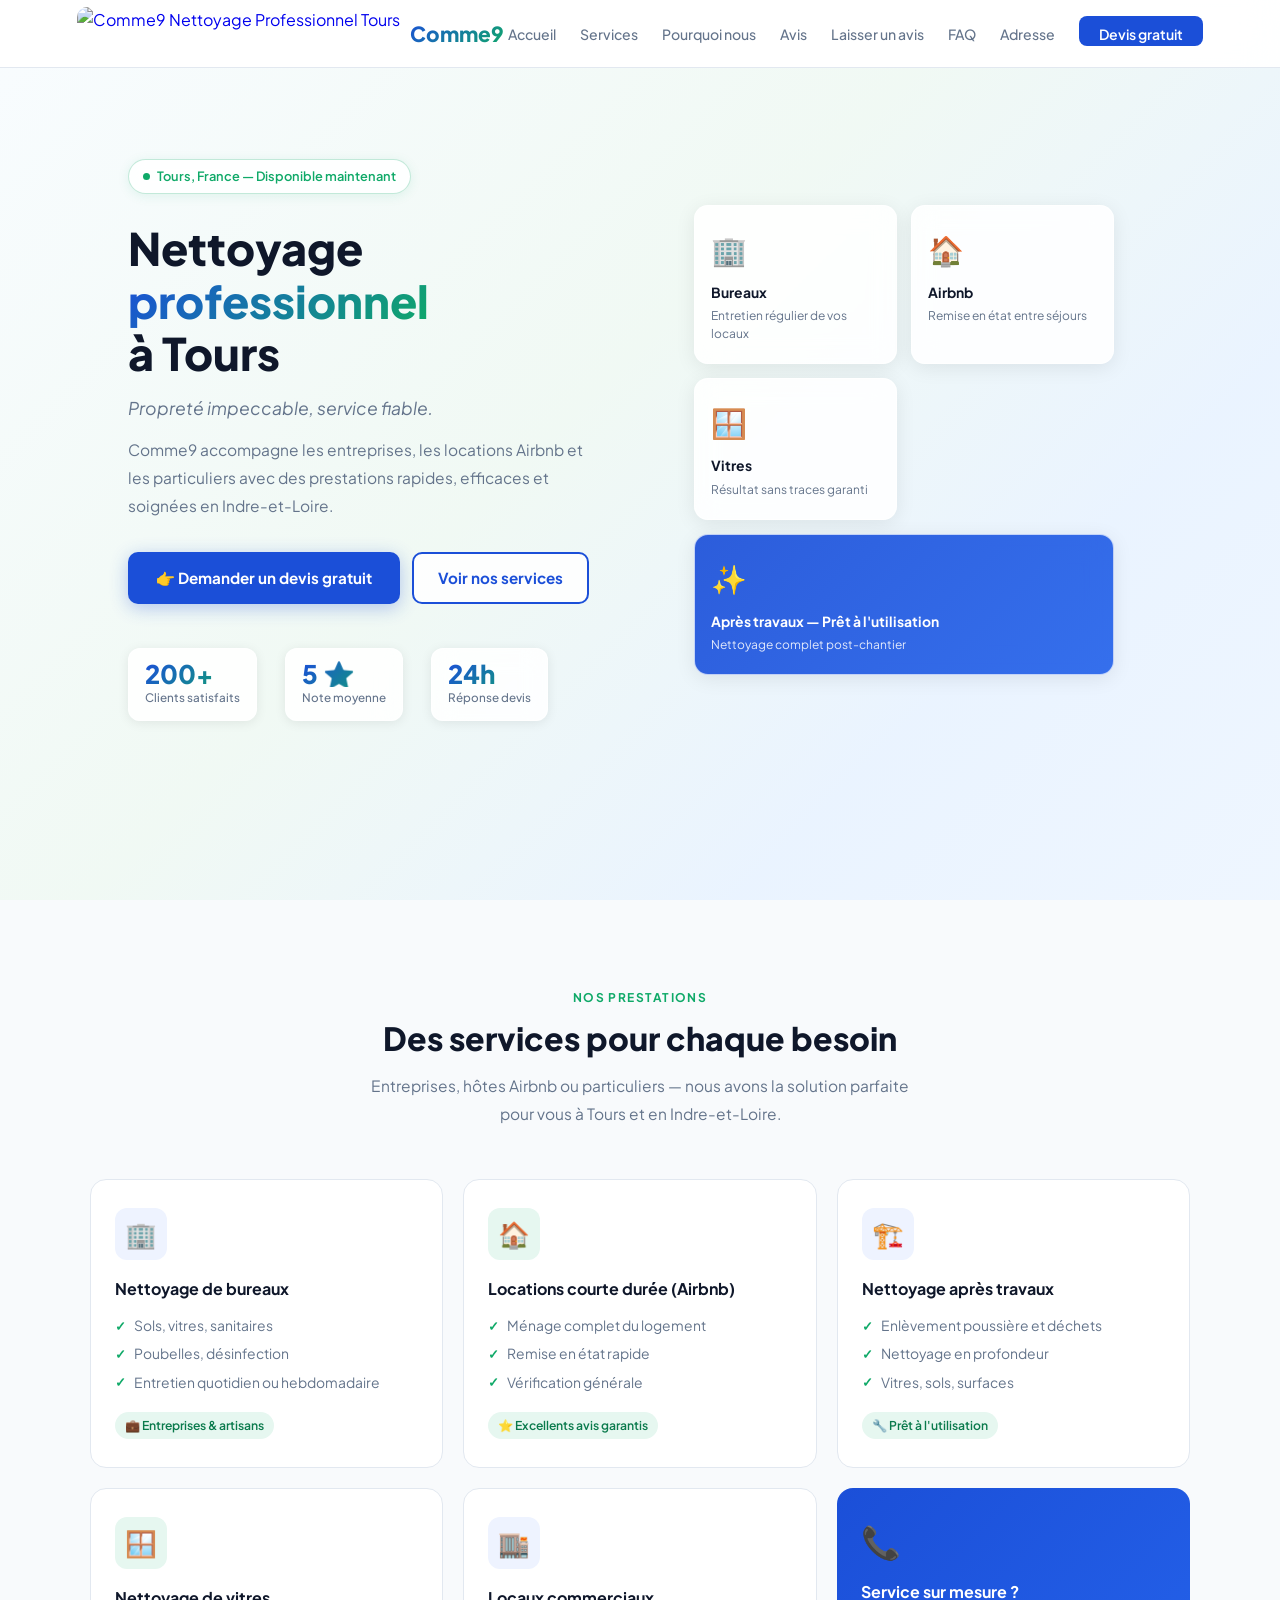
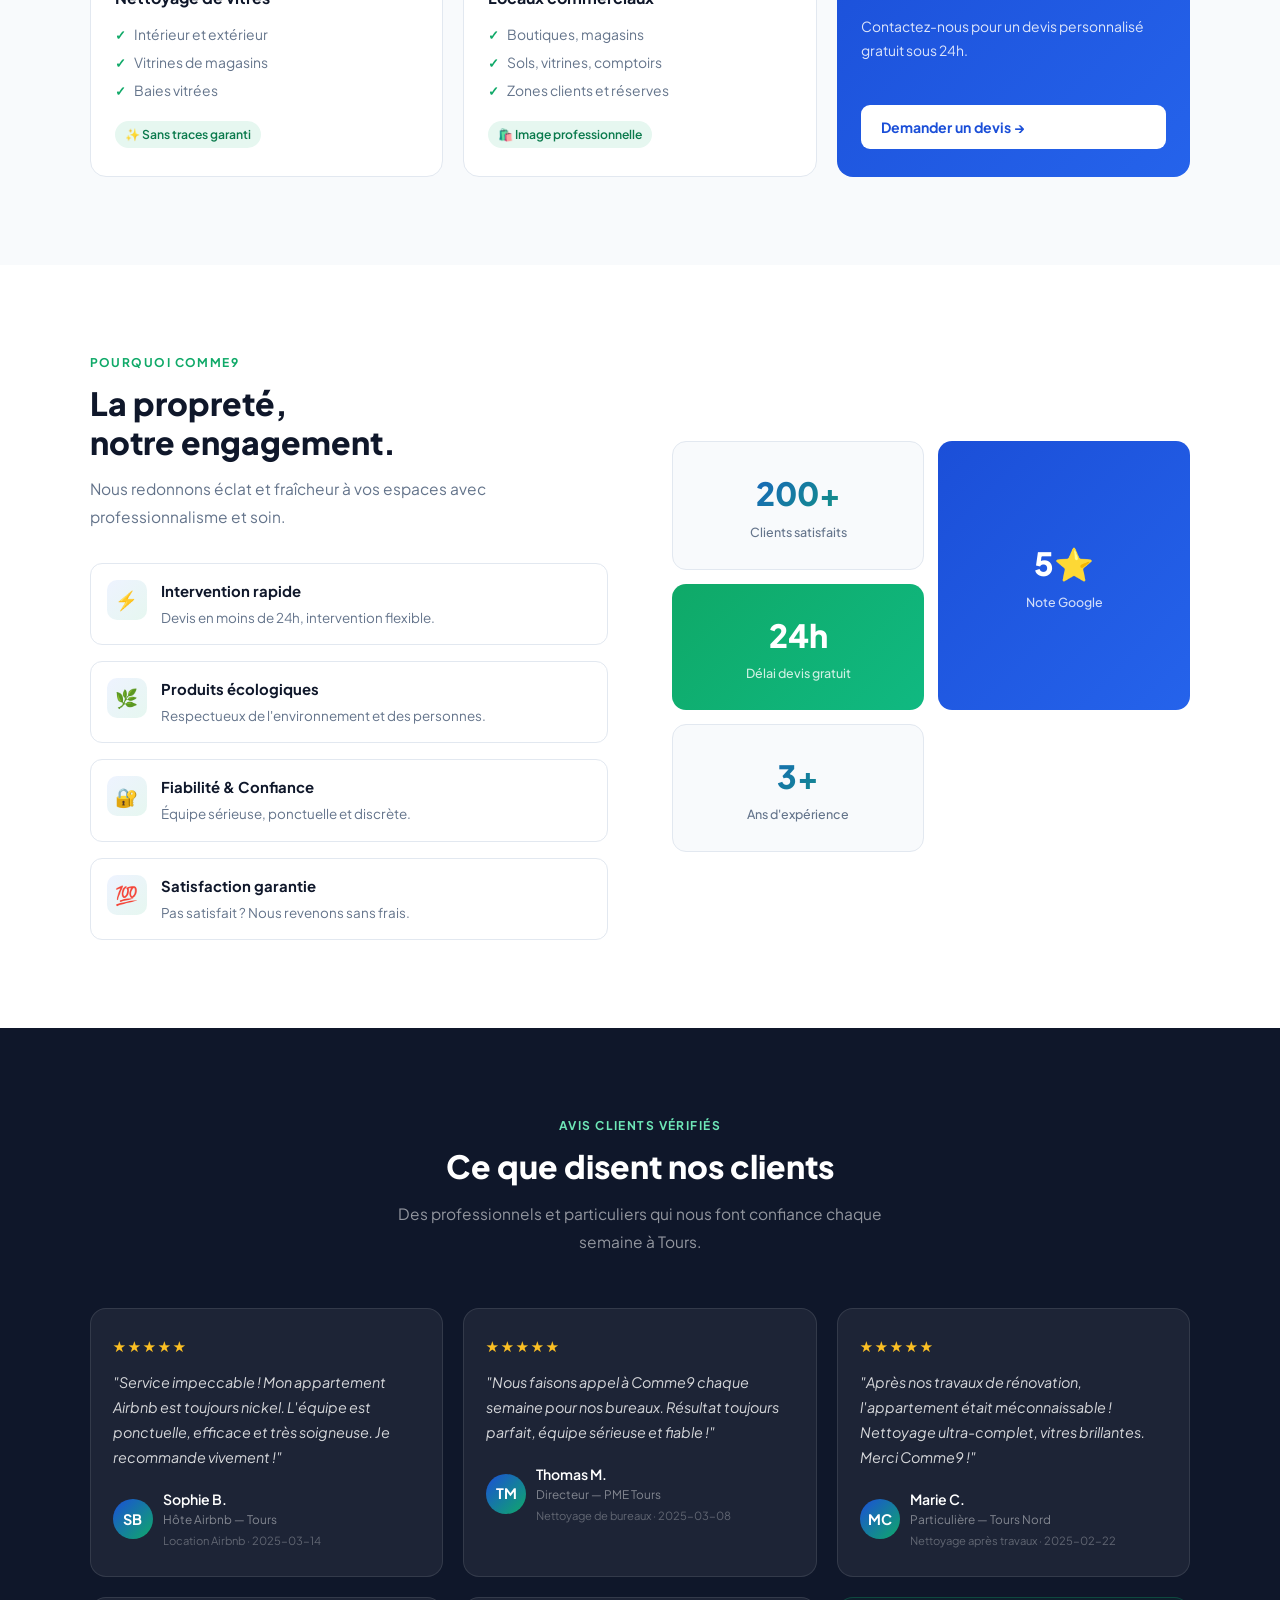
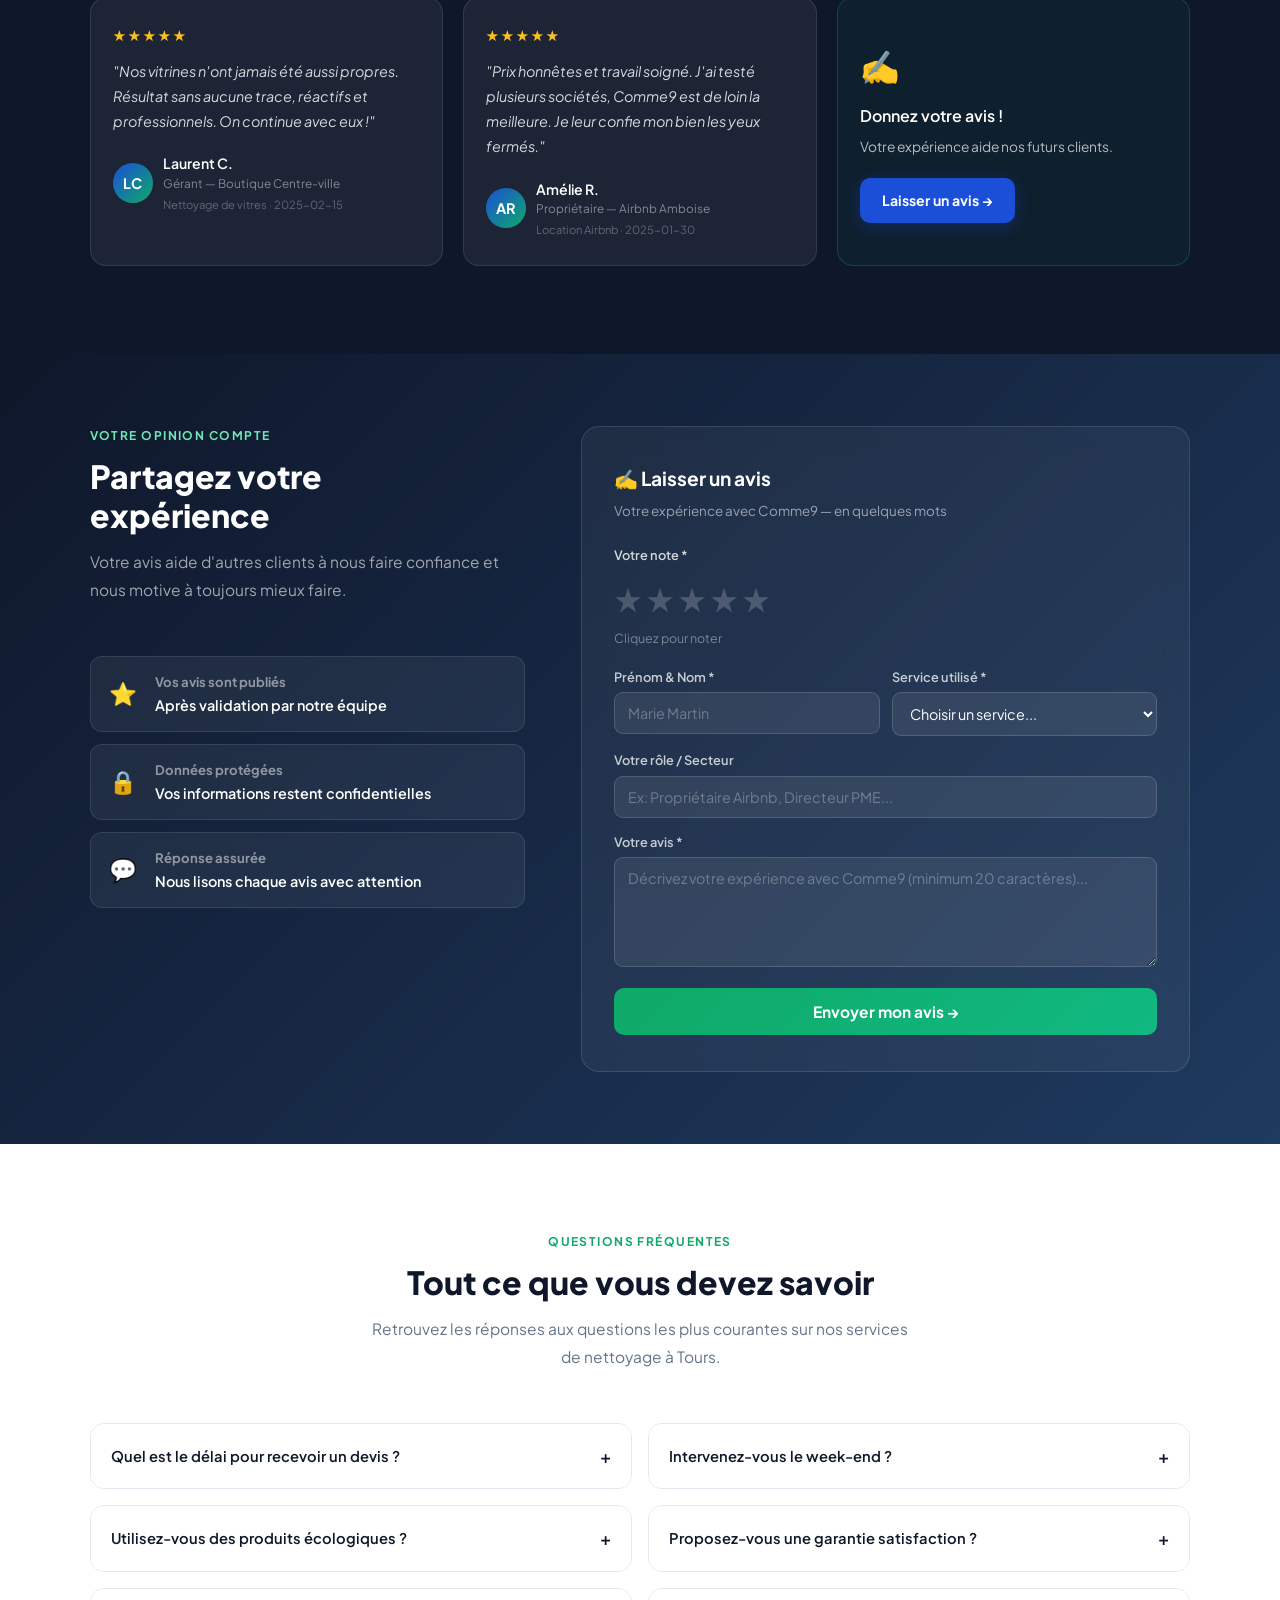
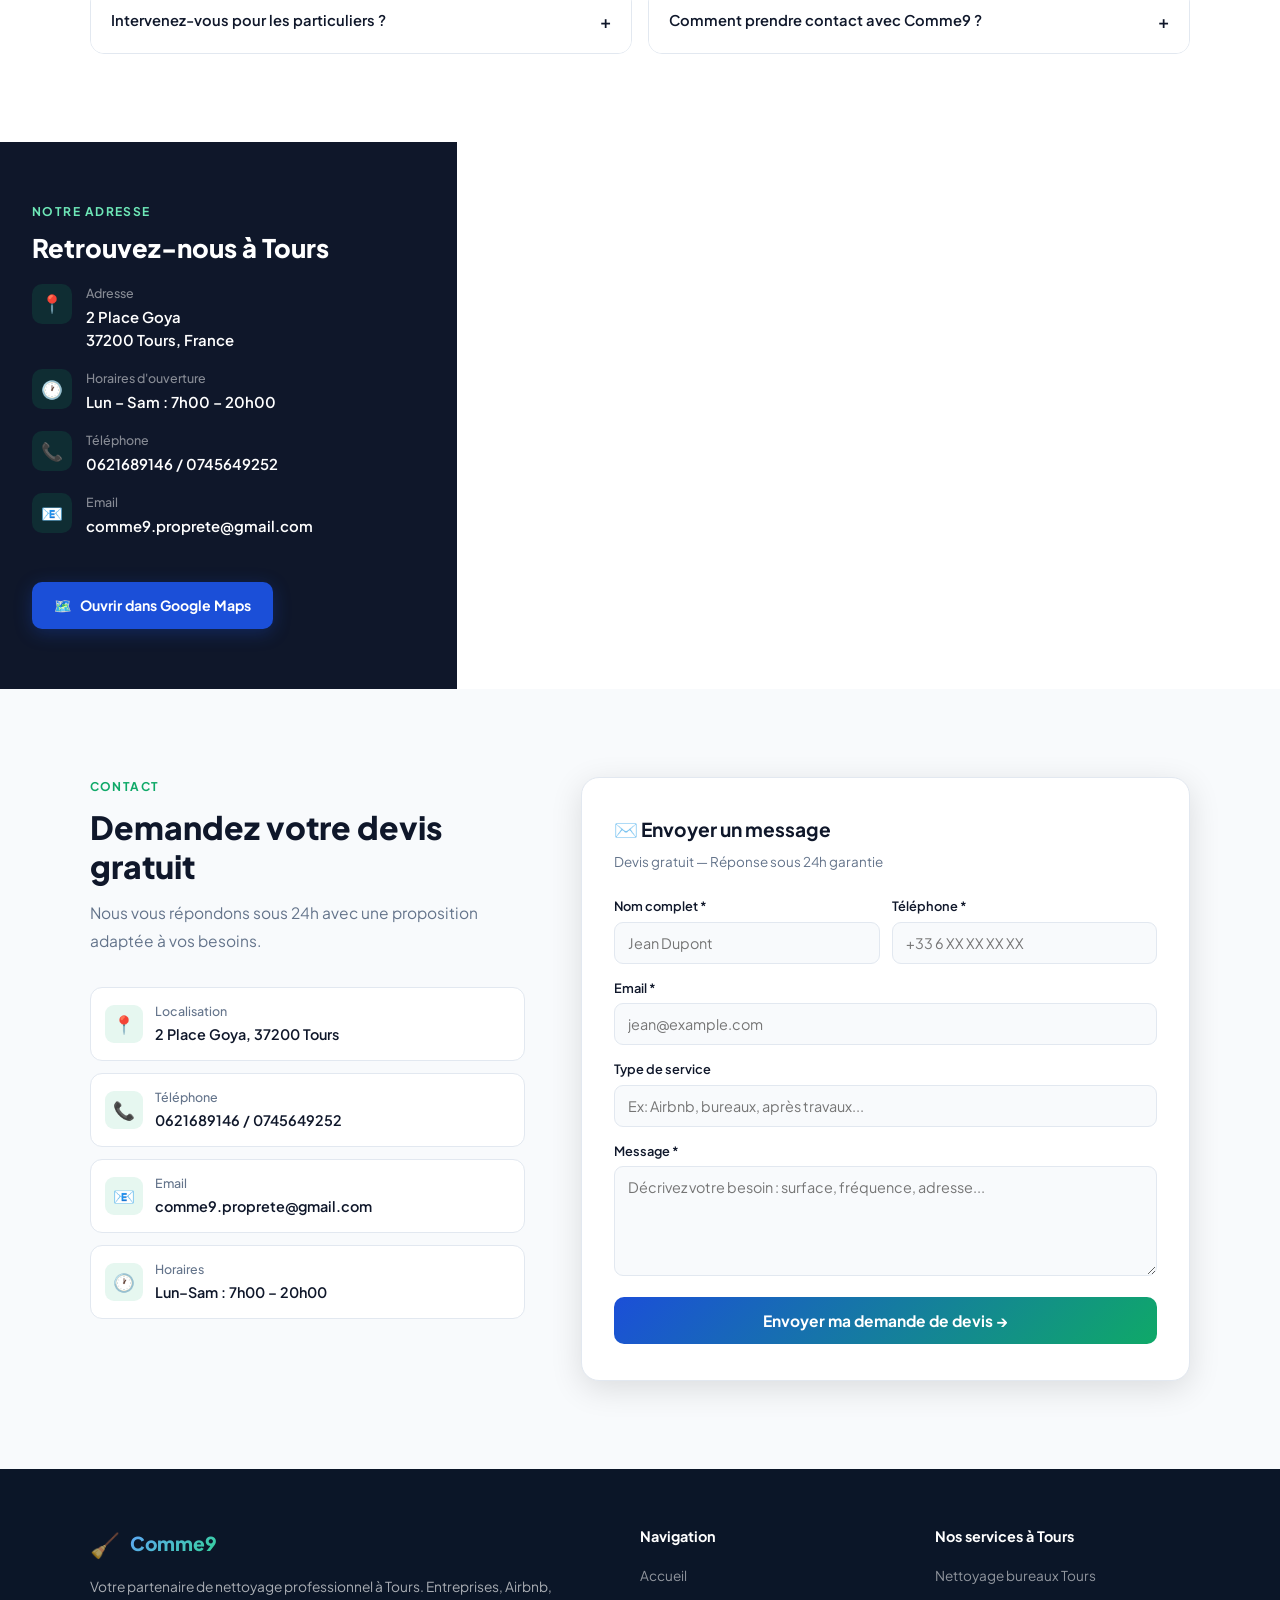
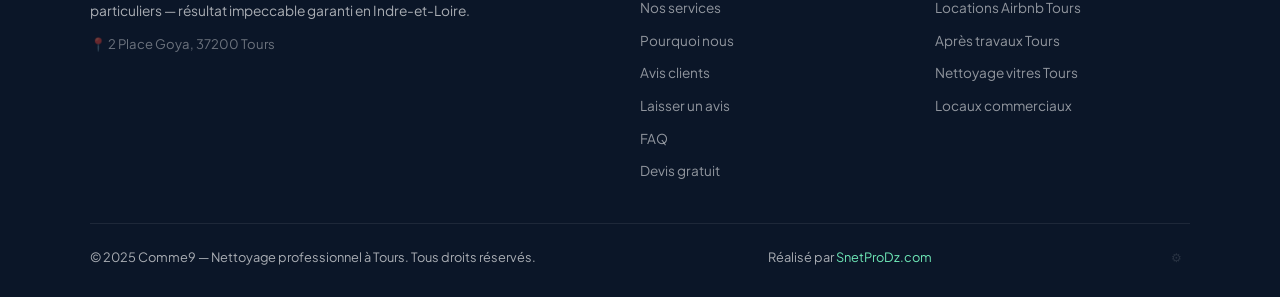
==== index.html @ 7db63b50 "Update index.html" ====
<!DOCTYPE html>
<html lang="fr">
<head>
<meta charset="UTF-8"/>
<meta name="viewport" content="width=device-width, initial-scale=1.0"/>
<title>Comme9 – Nettoyage Professionnel à Tours | Bureaux, Airbnb, Après Travaux, Vitres</title>
<meta name="description" content="Comme9 : entreprise de nettoyage professionnel à Tours (37). Bureaux, Airbnb, après travaux, vitres, locaux commerciaux. Note 5⭐ Google. Devis gratuit sous 24h. ☎ 0621689146"/>
<meta name="keywords" content="nettoyage professionnel Tours, nettoyage bureaux Tours, nettoyage Airbnb Tours, nettoyage après travaux Tours 37, nettoyage vitres Tours, entreprise nettoyage Indre-et-Loire, société nettoyage Tours centre, ménage professionnel 37200"/>
<meta name="robots" content="index, follow, max-snippet:-1, max-image-preview:large, max-video-preview:-1"/>
<meta name="author" content="Comme9 – Nettoyage Professionnel Tours"/>
<meta name="geo.region" content="FR-37"/>
<meta name="geo.placename" content="Tours, Indre-et-Loire"/>
<meta name="geo.position" content="47.3900;0.6893"/>
<meta name="ICBM" content="47.3900, 0.6893"/>
<meta name="google-site-verification" content="qbn3lZifsZK_HCF29XgU5KIbedRPqyZS6TgOVJDwxtU"/>
<link rel="canonical" href="https://www.comme9pro.fr/"/>
<meta property="og:title" content="Comme9 – Nettoyage Professionnel à Tours | Bureaux, Airbnb, Après Travaux"/>
<meta property="og:description" content="Comme9, entreprise de nettoyage à Tours. Bureaux, Airbnb, vitres, après travaux. ⭐5/5 Google. Devis gratuit en 24h. ☎ 0621689146"/>
<meta property="og:type" content="website"/>
<meta property="og:url" content="https://www.comme9pro.fr/"/>
<meta property="og:locale" content="fr_FR"/>
<meta property="og:site_name" content="Comme9 Nettoyage Tours"/>
<meta name="twitter:card" content="summary_large_image"/>
<meta name="twitter:title" content="Comme9 – Nettoyage Professionnel à Tours"/>
<meta name="twitter:description" content="Nettoyage professionnel à Tours : bureaux, Airbnb, vitres. Devis gratuit 24h. ⭐5/5"/>
<script type="application/ld+json">{"@context":"https://schema.org","@type":"LocalBusiness","@id":"https://www.comme9pro.fr/","name":"Comme9","description":"Entreprise de nettoyage professionnel à Tours spécialisée dans les bureaux, logements Airbnb, nettoyage après travaux, vitres et locaux commerciaux. Indre-et-Loire (37).","url":"https://www.comme9pro.fr/","telephone":"+33621689146","email":"comme9.proprete@gmail.com","address":{"@type":"PostalAddress","streetAddress":"2 Place Goya","addressLocality":"Tours","postalCode":"37200","addressCountry":"FR","addressRegion":"Indre-et-Loire"},"geo":{"@type":"GeoCoordinates","latitude":47.39,"longitude":0.6893},"openingHoursSpecification":[{"@type":"OpeningHoursSpecification","dayOfWeek":["Monday","Tuesday","Wednesday","Thursday","Friday","Saturday"],"opens":"07:00","closes":"20:00"}],"priceRange":"€€","aggregateRating":{"@type":"AggregateRating","ratingValue":"5","bestRating":"5","worstRating":"1","reviewCount":"205"}}</script>
<script type="application/ld+json">{"@context":"https://schema.org","@type":"FAQPage","mainEntity":[{"@type":"Question","name":"Quel est le délai de réponse pour un devis de nettoyage à Tours ?","acceptedAnswer":{"@type":"Answer","text":"Comme9 vous répond sous 24 heures avec une proposition personnalisée et 100% gratuite, du lundi au samedi."}},{"@type":"Question","name":"Quels services de nettoyage proposez-vous à Tours ?","acceptedAnswer":{"@type":"Answer","text":"Nettoyage bureaux, logements Airbnb, après travaux, vitres, locaux commerciaux dans toute l agglomération de Tours (37)."}},{"@type":"Question","name":"Utilisez-vous des produits écologiques ?","acceptedAnswer":{"@type":"Answer","text":"Oui, Comme9 utilise exclusivement des produits écologiques et professionnels, certifiés, respectueux de l environnement."}},{"@type":"Question","name":"Proposez-vous une garantie satisfaction ?","acceptedAnswer":{"@type":"Answer","text":"Oui, si vous n êtes pas entièrement satisfait, nous revenons sans frais supplémentaires pour corriger le problème."}}]}</script>
<link rel="preconnect" href="https://fonts.googleapis.com"/>
<link href="https://fonts.googleapis.com/css2?family=Plus+Jakarta+Sans:wght@400;500;600;700;800&display=swap" rel="stylesheet"/>
<script src="https://cdn.jsdelivr.net/npm/@emailjs/browser@4/dist/email.min.js"></script>
<style>
*,*::before,*::after{box-sizing:border-box;margin:0;padding:0}
:root{
  --blue:#1B4FD8;--blue-dark:#1338A8;--blue-pale:#EEF3FF;
  --green:#0FA968;--green-dark:#0A7A4C;--green-pale:#E6F7F0;
  --dark:#0F172A;--mid:#64748B;--light:#F8FAFC;
  --border:#E2E8F0;--white:#fff;
  --shadow:0 1px 3px rgba(0,0,0,.08),0 4px 16px rgba(0,0,0,.06);
  --shadow-lg:0 8px 32px rgba(0,0,0,.12);
}
html{scroll-behavior:smooth}
body{font-family:'Plus Jakarta Sans',sans-serif;color:var(--dark);background:var(--white);overflow-x:hidden;line-height:1.6}
nav{position:fixed;top:0;left:0;right:0;z-index:999;background:rgba(255,255,255,.95);backdrop-filter:blur(16px);border-bottom:1px solid var(--border);height:68px;display:flex;align-items:center;justify-content:space-between;padding:0 6%;transition:box-shadow .3s}
.logo{display:flex;align-items:center;gap:10px;text-decoration:none}
.logo img{height:54px;width:auto;border-radius:10px;object-fit:contain}
.logo-text{font-size:1.3rem;font-weight:800;background:linear-gradient(135deg,var(--blue),var(--green));-webkit-background-clip:text;-webkit-text-fill-color:transparent}
.nav-links{display:flex;gap:24px;list-style:none}
.nav-links a{text-decoration:none;color:var(--mid);font-size:.88rem;font-weight:500;transition:color .2s;position:relative;padding-bottom:3px}
.nav-links a::after{content:'';position:absolute;bottom:0;left:0;right:0;height:2px;background:var(--green);transform:scaleX(0);transition:transform .25s}
.nav-links a:hover{color:var(--blue)}.nav-links a:hover::after{transform:scaleX(1)}
.nav-cta{background:var(--blue)!important;color:white!important;padding:9px 20px;border-radius:8px;font-weight:600!important}
.nav-cta::after{display:none!important}.nav-cta:hover{background:var(--blue-dark)!important;color:white!important}
.hamburger{display:none;background:none;border:none;cursor:pointer;flex-direction:column;gap:5px;padding:4px}
.hamburger span{display:block;width:22px;height:2px;background:var(--dark);border-radius:2px;transition:all .3s}
.mob-menu{display:none;position:fixed;top:68px;left:0;right:0;background:white;border-bottom:1px solid var(--border);z-index:998;flex-direction:column}
.mob-menu.open{display:flex}
.mob-menu a{padding:14px 6%;font-weight:500;text-decoration:none;color:var(--dark);border-bottom:1px solid var(--border);font-size:.95rem}
#accueil{min-height:100vh;padding-top:68px;display:grid;grid-template-columns:1fr 1fr;position:relative;overflow:hidden}
.hero-bg-img{position:absolute;inset:0;background-image:url('https://images.unsplash.com/photo-1581578731548-c64695cc6952?w=1920&q=85&auto=format&fit=crop');background-size:cover;background-position:center;z-index:0;transform:scale(1.03);transition:transform 8s ease}
.hero-bg-img.loaded{transform:scale(1)}
.hero-bg-overlay{position:absolute;inset:0;background:linear-gradient(135deg,rgba(248,252,255,.92) 0%,rgba(238,248,242,.85) 45%,rgba(220,236,255,.60) 75%,rgba(200,225,255,.30) 100%);z-index:1}
.hero-left{position:relative;z-index:2;padding:80px 5% 80px 7%;display:flex;flex-direction:column;justify-content:center}
.hero-right{position:relative;z-index:2;display:flex;align-items:center;justify-content:center;padding:60px 7% 60px 3%}
.badge{display:inline-flex;align-items:center;gap:7px;background:rgba(255,255,255,.9);backdrop-filter:blur(8px);border:1px solid rgba(15,169,104,.25);border-radius:100px;padding:6px 14px;font-size:.8rem;font-weight:600;color:var(--green);margin-bottom:28px;width:fit-content;box-shadow:0 2px 12px rgba(15,169,104,.1)}
.badge-dot{width:7px;height:7px;background:var(--green);border-radius:50%;animation:pulse 2s infinite}
@keyframes pulse{0%,100%{opacity:1;transform:scale(1)}50%{opacity:.5;transform:scale(1.4)}}
.hero-title{font-size:clamp(2rem,3.5vw,3.2rem);font-weight:800;line-height:1.18;color:var(--dark);margin-bottom:14px}
.hero-title .accent{background:linear-gradient(135deg,var(--blue),var(--green));-webkit-background-clip:text;-webkit-text-fill-color:transparent}
.hero-slogan{font-size:1.1rem;color:var(--mid);font-style:italic;margin-bottom:14px}
.hero-desc{font-size:.97rem;color:var(--mid);line-height:1.8;max-width:460px;margin-bottom:32px}
.hero-btns{display:flex;gap:12px;flex-wrap:wrap;margin-bottom:44px}
.btn-primary{background:var(--blue);color:white;border:none;padding:14px 28px;border-radius:10px;font-size:.95rem;font-weight:700;cursor:pointer;font-family:inherit;text-decoration:none;display:inline-block;transition:background .2s,transform .2s;box-shadow:0 4px 18px rgba(27,79,216,.3)}
.btn-primary:hover{background:var(--blue-dark);transform:translateY(-2px)}
.btn-secondary{background:rgba(255,255,255,.9);color:var(--blue);border:2px solid var(--blue);padding:12px 24px;border-radius:10px;font-size:.95rem;font-weight:700;cursor:pointer;font-family:inherit;text-decoration:none;display:inline-block;transition:all .2s}
.btn-secondary:hover{background:var(--blue);color:white}
.hero-stats{display:flex;gap:28px}
.stat{background:rgba(255,255,255,.88);backdrop-filter:blur(12px);border:1px solid rgba(255,255,255,.7);border-radius:12px;padding:12px 16px;box-shadow:0 2px 12px rgba(0,0,0,.08)}
.stat-num{font-size:1.6rem;font-weight:800;background:linear-gradient(135deg,var(--blue),var(--green));-webkit-background-clip:text;-webkit-text-fill-color:transparent;line-height:1}
.stat-label{font-size:.73rem;color:var(--mid);font-weight:500;margin-top:2px}
.cards-grid{display:grid;grid-template-columns:1fr 1fr;gap:14px;width:100%;max-width:420px}
.mini{background:rgba(255,255,255,.88);backdrop-filter:blur(12px);border-radius:14px;padding:20px 16px;border:1px solid rgba(255,255,255,.7);box-shadow:0 4px 20px rgba(0,0,0,.08);transition:transform .3s,box-shadow .3s}
.mini:hover{transform:translateY(-5px);box-shadow:0 10px 30px rgba(0,0,0,.12)}
.mini.span2{grid-column:span 2;background:linear-gradient(135deg,rgba(27,79,216,.92),rgba(37,99,235,.92))}
.mini-ico{font-size:1.8rem;margin-bottom:10px}
.mini h4{font-size:.87rem;font-weight:700;color:var(--dark);margin-bottom:3px}
.mini p{font-size:.75rem;color:var(--mid);line-height:1.5}
.mini.span2 h4,.mini.span2 p{color:white}.mini.span2 p{opacity:.85}
section{padding:88px 7%}
.sec-tag{font-size:.75rem;font-weight:700;letter-spacing:.12em;text-transform:uppercase;color:var(--green);margin-bottom:12px;display:block}
.sec-title{font-size:clamp(1.6rem,2.5vw,2.3rem);font-weight:800;color:var(--dark);line-height:1.2;margin-bottom:14px}
.sec-sub{font-size:.97rem;color:var(--mid);line-height:1.8;max-width:540px;margin-bottom:52px}
.centered{text-align:center}.centered .sec-sub{margin:0 auto 52px}
#services{background:var(--light)}
.srv-grid{display:grid;grid-template-columns:repeat(auto-fit,minmax(270px,1fr));gap:20px}
.srv-card{background:white;border-radius:16px;padding:28px 24px;border:1px solid var(--border);transition:transform .3s,box-shadow .3s,border-color .3s;position:relative;overflow:hidden}
.srv-card::before{content:'';position:absolute;top:0;left:0;right:0;height:3px;background:linear-gradient(90deg,var(--blue),var(--green));transform:scaleX(0);transform-origin:left;transition:transform .35s}
.srv-card:hover{transform:translateY(-6px);box-shadow:var(--shadow-lg);border-color:#CBD5E1}
.srv-card:hover::before{transform:scaleX(1)}
.srv-ico{width:52px;height:52px;border-radius:12px;display:flex;align-items:center;justify-content:center;font-size:1.6rem;margin-bottom:16px}
.ico-b{background:var(--blue-pale)}.ico-g{background:var(--green-pale)}
.srv-card h3{font-size:1rem;font-weight:700;color:var(--dark);margin-bottom:10px}
.srv-card ul{list-style:none;margin-bottom:14px}
.srv-card li{font-size:.87rem;color:var(--mid);padding:3px 0;display:flex;align-items:center;gap:8px}
.srv-card li::before{content:'✓';color:var(--green);font-weight:700;font-size:.8rem;flex-shrink:0}
.badge-s{font-size:.76rem;font-weight:600;background:var(--green-pale);color:#0A7A4C;padding:4px 10px;border-radius:100px;display:inline-block}
.srv-cta{background:linear-gradient(135deg,var(--blue),#2563EB);border-radius:16px;padding:28px 24px;display:flex;flex-direction:column;justify-content:space-between}
.srv-cta h3{font-size:1rem;font-weight:700;color:white;margin-bottom:10px}
.srv-cta p{font-size:.87rem;color:rgba(255,255,255,.85);line-height:1.7;margin-bottom:20px}
.btn-w{background:white;color:var(--blue);padding:11px 20px;border-radius:9px;font-size:.88rem;font-weight:700;text-decoration:none;display:inline-block;transition:all .2s}
.btn-w:hover{background:var(--blue-pale)}
#pourquoi{background:white}
.why-grid{display:grid;grid-template-columns:1fr 1fr;gap:64px;align-items:center}
.why-items{display:flex;flex-direction:column;gap:16px}
.why-item{display:flex;gap:14px;align-items:flex-start;padding:16px;border-radius:12px;border:1px solid var(--border);transition:background .2s,border-color .2s}
.why-item:hover{background:var(--light);border-color:#CBD5E1}
.why-ico{min-width:40px;height:40px;border-radius:10px;background:linear-gradient(135deg,var(--blue-pale),var(--green-pale));display:flex;align-items:center;justify-content:center;font-size:1.15rem}
.why-item h4{font-size:.93rem;font-weight:700;color:var(--dark);margin-bottom:3px}
.why-item p{font-size:.84rem;color:var(--mid);line-height:1.6}
.why-nums{display:grid;grid-template-columns:1fr 1fr;gap:14px}
.num-card{background:var(--light);border-radius:14px;padding:26px 18px;text-align:center;border:1px solid var(--border)}
.num-card.accent{background:linear-gradient(135deg,var(--blue),#2563EB);border:none}
.num-card.green{background:linear-gradient(135deg,var(--green),#10B981);border:none}
.num-card.tall{grid-row:span 2;display:flex;flex-direction:column;justify-content:center}
.num-val{font-size:2rem;font-weight:800;background:linear-gradient(135deg,var(--blue),var(--green));-webkit-background-clip:text;-webkit-text-fill-color:transparent}
.num-card.accent .num-val,.num-card.green .num-val{color:white;-webkit-text-fill-color:white;background:none}
.num-lbl{font-size:.78rem;color:var(--mid);font-weight:500;margin-top:3px}
.num-card.accent .num-lbl,.num-card.green .num-lbl{color:rgba(255,255,255,.8)}
#temoignages{background:var(--dark);color:white}
#temoignages .sec-tag{color:#6EE7B7}
#temoignages .sec-title{color:white}
#temoignages .sec-sub{color:rgba(255,255,255,.55)}
.testi-grid{display:grid;grid-template-columns:repeat(auto-fit,minmax(270px,1fr));gap:20px}
.testi-card{background:rgba(255,255,255,.06);border:1px solid rgba(255,255,255,.1);border-radius:16px;padding:26px 22px;transition:background .3s,transform .3s}
.testi-card:hover{background:rgba(255,255,255,.1);transform:translateY(-4px)}
.stars{color:#FBBF24;font-size:.9rem;letter-spacing:2px;margin-bottom:12px}
.testi-txt{font-size:.9rem;line-height:1.75;color:rgba(255,255,255,.82);font-style:italic;margin-bottom:18px}
.testi-auth{display:flex;align-items:center;gap:10px}
.testi-av{width:40px;height:40px;border-radius:50%;background:linear-gradient(135deg,var(--blue),var(--green));display:flex;align-items:center;justify-content:center;font-weight:700;color:white;font-size:.9rem;flex-shrink:0}
.testi-name{font-weight:600;color:white;font-size:.88rem}
.testi-role{font-size:.74rem;color:rgba(255,255,255,.45)}
.testi-date{font-size:.7rem;color:rgba(255,255,255,.3);margin-top:2px}
#laisser-avis{background:linear-gradient(135deg,#0F172A 0%,#1E3A5F 100%);padding:72px 7%}
#laisser-avis .sec-tag{color:#6EE7B7}
#laisser-avis .sec-title{color:white}
#laisser-avis .sec-sub{color:rgba(255,255,255,.6)}
.review-form-wrap{display:grid;grid-template-columns:1fr 1.4fr;gap:56px;align-items:start}
.review-info-item{display:flex;gap:14px;align-items:center;background:rgba(255,255,255,.06);border:1px solid rgba(255,255,255,.1);border-radius:12px;padding:14px;margin-bottom:12px}
.review-info-ico{font-size:1.4rem;min-width:36px;text-align:center}
.review-info-item h5{font-size:.82rem;color:rgba(255,255,255,.5);margin-bottom:2px}
.review-info-item p{font-size:.9rem;font-weight:600;color:white}
.review-box{background:rgba(255,255,255,.05);backdrop-filter:blur(12px);border:1px solid rgba(255,255,255,.12);border-radius:18px;padding:36px 32px}
.review-box .form-title{color:white;font-size:1.2rem;font-weight:700;margin-bottom:6px}
.review-box .form-sub{color:rgba(255,255,255,.55);font-size:.84rem;margin-bottom:24px}
.star-rating-wrap{margin-bottom:18px}
.star-rating-wrap label.sr-main{display:block;font-size:.8rem;font-weight:600;color:rgba(255,255,255,.8);margin-bottom:8px}
.star-selector{display:flex;flex-direction:row-reverse;justify-content:flex-end;gap:4px}
.star-selector input{display:none}
.star-selector label{font-size:2rem;color:rgba(255,255,255,.2);cursor:pointer;transition:color .15s,transform .15s}
.star-selector label:hover,.star-selector label:hover~label,.star-selector input:checked~label{color:#FBBF24}
.star-selector label:hover{transform:scale(1.1)}
.star-count-display{font-size:.78rem;color:rgba(255,255,255,.4);margin-top:4px}
.review-box .form-group label{display:block;color:rgba(255,255,255,.75);font-size:.8rem;font-weight:600;margin-bottom:5px}
.review-box input,.review-box textarea,.review-box select{background:rgba(255,255,255,.08)!important;border:1.5px solid rgba(255,255,255,.15)!important;color:white!important;border-radius:9px;padding:11px 13px;font-size:.9rem;font-family:inherit;width:100%;outline:none;transition:border-color .2s;margin-bottom:0}
.review-box input::placeholder,.review-box textarea::placeholder{color:rgba(255,255,255,.3)}
.review-box input:focus,.review-box textarea:focus,.review-box select:focus{border-color:var(--green)!important}
.review-box select option{background:#1E3A5F;color:white}
.review-box textarea{resize:vertical;min-height:100px}
.btn-green{background:linear-gradient(135deg,var(--green),#10B981);color:white;border:none;padding:14px;border-radius:10px;font-size:.97rem;font-weight:700;cursor:pointer;font-family:inherit;transition:opacity .2s,transform .2s;width:100%}
.btn-green:hover{opacity:.9;transform:translateY(-1px)}
.btn-green:disabled{opacity:.5;cursor:default;transform:none}
#faq{background:white}
.faq-grid{display:grid;grid-template-columns:1fr 1fr;gap:16px}
.faq-item{border:1px solid var(--border);border-radius:14px;overflow:hidden;transition:border-color .2s}
.faq-item:hover{border-color:#CBD5E1}
.faq-q{display:flex;justify-content:space-between;align-items:center;padding:18px 20px;cursor:pointer;font-weight:600;font-size:.92rem;color:var(--dark);gap:12px;background:white;transition:background .2s}
.faq-q:hover{background:var(--light)}
.faq-q .faq-ico{font-size:1.1rem;transition:transform .3s;flex-shrink:0}
.faq-item.open .faq-ico{transform:rotate(45deg)}
.faq-a{max-height:0;overflow:hidden;transition:max-height .35s ease,padding .3s}
.faq-item.open .faq-a{max-height:200px;padding-bottom:16px}
.faq-a p{padding:0 20px;font-size:.87rem;color:var(--mid);line-height:1.7}
#localisation{background:white;padding:0}
.map-wrap{display:grid;grid-template-columns:1fr 1.8fr;min-height:420px}
.map-info{padding:60px 5% 60px 7%;background:var(--dark);display:flex;flex-direction:column;justify-content:center}
.map-info .sec-tag{color:#6EE7B7}
.map-info .sec-title{color:white;font-size:clamp(1.4rem,2vw,2rem);margin-bottom:20px}
.map-detail{display:flex;gap:14px;align-items:flex-start;margin-bottom:16px}
.map-ico{min-width:40px;height:40px;border-radius:10px;background:rgba(15,169,104,.15);display:flex;align-items:center;justify-content:center;font-size:1.1rem;flex-shrink:0}
.map-detail h5{font-size:.78rem;color:rgba(255,255,255,.5);font-weight:500;margin-bottom:2px}
.map-detail p{font-size:.93rem;font-weight:600;color:white}
.map-frame{width:100%;height:100%;min-height:420px;border:none;display:block;filter:grayscale(10%) contrast(1.05)}
#contact{background:var(--light)}
.contact-wrap{display:grid;grid-template-columns:1fr 1.4fr;gap:56px;align-items:start}
.cinfo-items{display:flex;flex-direction:column;gap:12px;margin-top:4px}
.cinfo-item{display:flex;gap:12px;align-items:center;background:white;padding:14px;border-radius:12px;border:1px solid var(--border)}
.cinfo-ico{min-width:38px;height:38px;border-radius:9px;background:var(--green-pale);display:flex;align-items:center;justify-content:center;font-size:1.1rem}
.cinfo-item h5{font-size:.78rem;color:var(--mid);font-weight:500;margin-bottom:1px}
.cinfo-item p{font-size:.9rem;font-weight:600;color:var(--dark)}
.form-box{background:white;border-radius:18px;padding:36px 32px;box-shadow:var(--shadow-lg);border:1px solid var(--border)}
.form-title{font-size:1.2rem;font-weight:700;color:var(--dark);margin-bottom:6px}
.form-sub{font-size:.84rem;color:var(--mid);margin-bottom:24px}
.form-row{display:grid;grid-template-columns:1fr 1fr;gap:12px}
.form-group{margin-bottom:14px}
.form-group label{display:block;font-size:.8rem;font-weight:600;color:var(--dark);margin-bottom:5px}
.form-group input,.form-group textarea{width:100%;padding:11px 13px;border:1.5px solid var(--border);border-radius:9px;font-size:.9rem;font-family:inherit;color:var(--dark);background:var(--light);outline:none;transition:border-color .2s,background .2s}
.form-group input:focus,.form-group textarea:focus{border-color:var(--green);background:white}
.form-group textarea{resize:vertical;min-height:110px}
.form-btn{width:100%;background:linear-gradient(135deg,var(--blue),var(--green));color:white;border:none;padding:14px;border-radius:10px;font-size:.97rem;font-weight:700;cursor:pointer;font-family:inherit;transition:opacity .2s,transform .2s}
.form-btn:hover{opacity:.9;transform:translateY(-1px)}
.form-btn:disabled{opacity:.6;cursor:default;transform:none}
.fmsg{margin-top:12px;padding:11px 14px;border-radius:9px;font-size:.87rem;font-weight:500;display:none}
.fmsg.ok{background:var(--green-pale);color:#0A7A4C;display:block}
.fmsg.err{background:#FEE2E2;color:#991B1B;display:block}
footer{background:#0B1628;color:rgba(255,255,255,.65);padding:56px 7% 28px}
.footer-grid{display:grid;grid-template-columns:2fr 1fr 1fr;gap:40px;margin-bottom:40px}
.footer-desc{font-size:.86rem;line-height:1.75;margin:12px 0 0}
.footer-h{font-weight:700;color:white;font-size:.9rem;margin-bottom:14px}
.footer-links{list-style:none;display:flex;flex-direction:column;gap:7px}
.footer-links a{text-decoration:none;color:rgba(255,255,255,.55);font-size:.85rem;transition:color .2s}
.footer-links a:hover{color:#6EE7B7}
.footer-bot{border-top:1px solid rgba(255,255,255,.08);padding-top:22px;display:flex;justify-content:space-between;align-items:center;font-size:.8rem;flex-wrap:wrap;gap:8px}
.footer-bot a{color:#6EE7B7;text-decoration:none}
.admin-trigger{background:none;border:none;color:rgba(255,255,255,.12);font-size:.75rem;cursor:pointer;padding:4px 8px;border-radius:4px;transition:color .3s;font-family:inherit}
.admin-trigger:hover{color:rgba(255,255,255,.5)}
.back-top{position:fixed;bottom:24px;right:24px;width:44px;height:44px;border-radius:50%;background:linear-gradient(135deg,var(--blue),var(--green));color:white;border:none;cursor:pointer;font-size:1rem;display:flex;align-items:center;justify-content:center;box-shadow:0 4px 16px rgba(27,79,216,.35);opacity:0;transition:opacity .3s,transform .3s;z-index:98}
.back-top.show{opacity:1}.back-top:hover{transform:translateY(-2px)}
.reveal{opacity:0;transform:translateY(28px);transition:opacity .6s ease,transform .6s ease}
.reveal.in{opacity:1;transform:translateY(0)}
/* ADMIN PANEL */
.admin-overlay{position:fixed;inset:0;background:#0B1628;z-index:10000;display:none;overflow-y:auto;font-family:'Plus Jakarta Sans',sans-serif}
.admin-overlay.open{display:block}
.admin-header{background:#111827;border-bottom:1px solid rgba(255,255,255,.08);padding:0 32px;height:64px;display:flex;align-items:center;justify-content:space-between;position:sticky;top:0;z-index:10}
.admin-logo{font-size:1.1rem;font-weight:800;color:white;display:flex;align-items:center;gap:10px}
.admin-logo span{background:linear-gradient(135deg,#3B82F6,#10B981);-webkit-background-clip:text;-webkit-text-fill-color:transparent}
.admin-close{background:rgba(255,255,255,.08);border:1px solid rgba(255,255,255,.12);color:rgba(255,255,255,.7);padding:8px 16px;border-radius:8px;cursor:pointer;font-size:.85rem;font-weight:600;transition:all .2s;font-family:inherit}
.admin-close:hover{background:rgba(239,68,68,.2);border-color:rgba(239,68,68,.4);color:#FCA5A5}
.admin-body{padding:32px}
.admin-stats{display:grid;grid-template-columns:repeat(4,1fr);gap:16px;margin-bottom:32px}
.stat-card{background:rgba(255,255,255,.04);border:1px solid rgba(255,255,255,.08);border-radius:14px;padding:20px 22px}
.stat-card .sc-val{font-size:2.2rem;font-weight:800;line-height:1;margin-bottom:4px}
.stat-card .sc-lbl{font-size:.78rem;color:rgba(255,255,255,.45);font-weight:500}
.stat-card.blue .sc-val{color:#60A5FA}.stat-card.green .sc-val{color:#34D399}
.stat-card.yellow .sc-val{color:#FBBF24}.stat-card.red .sc-val{color:#F87171}
.admin-tabs{display:flex;gap:8px;margin-bottom:20px}
.admin-tab{background:rgba(255,255,255,.06);border:1px solid rgba(255,255,255,.1);color:rgba(255,255,255,.6);padding:8px 18px;border-radius:8px;cursor:pointer;font-size:.85rem;font-weight:600;transition:all .2s;font-family:inherit}
.admin-tab.active{background:linear-gradient(135deg,#1B4FD8,#0FA968);border-color:transparent;color:white}
.admin-reviews-list{display:flex;flex-direction:column;gap:12px}
.admin-review-card{background:rgba(255,255,255,.04);border:1px solid rgba(255,255,255,.08);border-radius:12px;padding:20px 22px;display:grid;grid-template-columns:1fr auto;gap:16px;align-items:start}
.admin-review-card.pending{border-left:3px solid #FBBF24}
.admin-review-card.approved{border-left:3px solid #34D399}
.admin-review-card.rejected{border-left:3px solid #F87171;opacity:.6}
.arc-meta{display:flex;align-items:center;gap:10px;margin-bottom:8px}
.arc-av{width:36px;height:36px;border-radius:50%;background:linear-gradient(135deg,#1B4FD8,#0FA968);display:flex;align-items:center;justify-content:center;font-weight:700;color:white;font-size:.82rem;flex-shrink:0}
.arc-name{font-weight:700;color:white;font-size:.9rem}
.arc-role{font-size:.75rem;color:rgba(255,255,255,.4)}
.arc-date{font-size:.7rem;color:rgba(255,255,255,.3)}
.arc-stars{color:#FBBF24;font-size:.8rem;margin-bottom:6px}
.arc-text{font-size:.87rem;color:rgba(255,255,255,.7);line-height:1.6;font-style:italic}
.arc-status{display:inline-block;font-size:.72rem;font-weight:700;padding:3px 10px;border-radius:100px;margin-top:8px}
.arc-status.pending{background:rgba(251,191,36,.15);color:#FBBF24}
.arc-status.approved{background:rgba(52,211,153,.15);color:#34D399}
.arc-status.rejected{background:rgba(248,113,113,.15);color:#F87171}
.arc-actions{display:flex;flex-direction:column;gap:8px;flex-shrink:0}
.arc-btn{border:none;padding:8px 14px;border-radius:8px;font-size:.78rem;font-weight:700;cursor:pointer;transition:all .2s;font-family:inherit;white-space:nowrap}
.arc-btn.approve{background:rgba(52,211,153,.15);color:#34D399;border:1px solid rgba(52,211,153,.3)}
.arc-btn.approve:hover{background:rgba(52,211,153,.25)}
.arc-btn.reject{background:rgba(251,191,36,.1);color:#FBBF24;border:1px solid rgba(251,191,36,.2)}
.arc-btn.reject:hover{background:rgba(251,191,36,.2)}
.arc-btn.delete{background:rgba(248,113,113,.1);color:#F87171;border:1px solid rgba(248,113,113,.2)}
.arc-btn.delete:hover{background:rgba(248,113,113,.2)}
.admin-empty{text-align:center;padding:60px 20px;color:rgba(255,255,255,.3)}
.admin-empty .ae-ico{font-size:3rem;margin-bottom:12px}
.admin-login{display:flex;align-items:center;justify-content:center;min-height:100vh;padding:20px}
.admin-login-box{background:rgba(255,255,255,.04);border:1px solid rgba(255,255,255,.1);border-radius:20px;padding:48px 40px;width:100%;max-width:400px;text-align:center}
.admin-login-box h2{color:white;font-size:1.5rem;font-weight:800;margin-bottom:8px}
.admin-login-box p{color:rgba(255,255,255,.5);font-size:.87rem;margin-bottom:32px}
.admin-pwd-input{width:100%;background:rgba(255,255,255,.08);border:1.5px solid rgba(255,255,255,.15);color:white;border-radius:10px;padding:13px 16px;font-size:.95rem;font-family:inherit;outline:none;text-align:center;letter-spacing:.1em;margin-bottom:16px;transition:border-color .2s}
.admin-pwd-input:focus{border-color:#0FA968}
.admin-pwd-input::placeholder{color:rgba(255,255,255,.3);letter-spacing:0}
.admin-login-btn{width:100%;background:linear-gradient(135deg,#1B4FD8,#0FA968);color:white;border:none;padding:13px;border-radius:10px;font-size:.97rem;font-weight:700;cursor:pointer;font-family:inherit;transition:opacity .2s}
.admin-login-btn:hover{opacity:.9}
.admin-login-err{color:#F87171;font-size:.84rem;margin-top:12px;display:none}
.toast{position:fixed;bottom:80px;left:50%;transform:translateX(-50%) translateY(20px);background:#1E293B;color:white;border:1px solid rgba(255,255,255,.1);border-radius:10px;padding:12px 20px;font-size:.88rem;font-weight:500;opacity:0;transition:all .3s;z-index:99999;pointer-events:none;white-space:nowrap}
.toast.show{opacity:1;transform:translateX(-50%) translateY(0)}
.toast.ok{border-color:rgba(52,211,153,.4);color:#6EE7B7}
.toast.err{border-color:rgba(248,113,113,.4);color:#FCA5A5}
@media(max-width:900px){
  #accueil{grid-template-columns:1fr}.hero-right{display:none}
  .hero-left{padding:56px 5%;text-align:center}.hero-btns{justify-content:center}
  .hero-stats{justify-content:center;flex-wrap:wrap}.badge{margin:0 auto 28px}
  .why-grid,.contact-wrap,.review-form-wrap{grid-template-columns:1fr}
  .map-wrap{grid-template-columns:1fr}.footer-grid{grid-template-columns:1fr 1fr}
  .nav-links{display:none}.hamburger{display:flex}
  .faq-grid{grid-template-columns:1fr}.admin-stats{grid-template-columns:1fr 1fr}
  .admin-review-card{grid-template-columns:1fr;gap:12px}
  .arc-actions{flex-direction:row;flex-wrap:wrap}
}
@media(max-width:600px){
  .form-row{grid-template-columns:1fr}.footer-grid{grid-template-columns:1fr}
  .form-box,.review-box,.admin-login-box{padding:24px 18px}
  section{padding:68px 5%}nav{padding:0 5%}.map-frame{min-height:300px}
  .admin-stats{grid-template-columns:1fr 1fr}.admin-body{padding:16px}
}
</style>
</head>
<body>
<!-- NAV -->
<nav id="navbar">
  <a href="#accueil" class="logo">
    <img src="G:\comme9.jpg" id="navLogo" alt="Comme9 Nettoyage Professionnel Tours"/>
    <span class="logo-text">Comme9</span>
  </a>
  <ul class="nav-links">
    <li><a href="#accueil">Accueil</a></li>
    <li><a href="#services">Services</a></li>
    <li><a href="#pourquoi">Pourquoi nous</a></li>
    <li><a href="#temoignages">Avis</a></li>
    <li><a href="#laisser-avis">Laisser un avis</a></li>
    <li><a href="#faq">FAQ</a></li>
    <li><a href="#localisation">Adresse</a></li>
    <li><a href="#contact" class="nav-cta">Devis gratuit</a></li>
  </ul>
  <button class="hamburger" id="hamburger"><span></span><span></span><span></span></button>
</nav>
<div class="mob-menu" id="mobMenu">
  <a href="#accueil" onclick="closeMob()">Accueil</a>
  <a href="#services" onclick="closeMob()">Services</a>
  <a href="#pourquoi" onclick="closeMob()">Pourquoi nous</a>
  <a href="#temoignages" onclick="closeMob()">Avis clients</a>
  <a href="#laisser-avis" onclick="closeMob()">Laisser un avis</a>
  <a href="#faq" onclick="closeMob()">FAQ</a>
  <a href="#localisation" onclick="closeMob()">Notre adresse</a>
  <a href="#contact" onclick="closeMob()" style="color:var(--green);font-weight:700;">→ Devis gratuit</a>
</div>

<!-- HERO -->
<section id="accueil">
  <div class="hero-bg-img" id="heroBg"></div>
  <div class="hero-bg-overlay"></div>
  <div class="hero-left">
    <div class="badge"><span class="badge-dot"></span>Tours, France — Disponible maintenant</div>
    <h1 class="hero-title">Nettoyage <span class="accent">professionnel</span><br/>à Tours</h1>
    <p class="hero-slogan">Propreté impeccable, service fiable.</p>
    <p class="hero-desc">Comme9 accompagne les entreprises, les locations Airbnb et les particuliers avec des prestations rapides, efficaces et soignées en Indre-et-Loire.</p>
    <div class="hero-btns">
      <a href="#contact" class="btn-primary">👉 Demander un devis gratuit</a>
      <a href="#services" class="btn-secondary">Voir nos services</a>
    </div>
    <div class="hero-stats">
      <div class="stat"><div class="stat-num">200+</div><div class="stat-label">Clients satisfaits</div></div>
      <div class="stat"><div class="stat-num">5 ⭐</div><div class="stat-label">Note moyenne</div></div>
      <div class="stat"><div class="stat-num">24h</div><div class="stat-label">Réponse devis</div></div>
    </div>
  </div>
  <div class="hero-right">
    <div class="cards-grid">
      <div class="mini"><div class="mini-ico">🏢</div><h4>Bureaux</h4><p>Entretien régulier de vos locaux</p></div>
      <div class="mini"><div class="mini-ico">🏠</div><h4>Airbnb</h4><p>Remise en état entre séjours</p></div>
      <div class="mini"><div class="mini-ico">🪟</div><h4>Vitres</h4><p>Résultat sans traces garanti</p></div>
      <div class="mini span2"><div class="mini-ico">✨</div><h4>Après travaux — Prêt à l'utilisation</h4><p>Nettoyage complet post-chantier</p></div>
    </div>
  </div>
</section>

<!-- SERVICES -->
<section id="services">
  <div class="centered reveal">
    <span class="sec-tag">Nos Prestations</span>
    <h2 class="sec-title">Des services pour chaque besoin</h2>
    <p class="sec-sub">Entreprises, hôtes Airbnb ou particuliers — nous avons la solution parfaite pour vous à Tours et en Indre-et-Loire.</p>
  </div>
  <div class="srv-grid">
    <div class="srv-card reveal"><div class="srv-ico ico-b">🏢</div><h3>Nettoyage de bureaux</h3><ul><li>Sols, vitres, sanitaires</li><li>Poubelles, désinfection</li><li>Entretien quotidien ou hebdomadaire</li></ul><span class="badge-s">💼 Entreprises &amp; artisans</span></div>
    <div class="srv-card reveal"><div class="srv-ico ico-g">🏠</div><h3>Locations courte durée (Airbnb)</h3><ul><li>Ménage complet du logement</li><li>Remise en état rapide</li><li>Vérification générale</li></ul><span class="badge-s">⭐ Excellents avis garantis</span></div>
    <div class="srv-card reveal"><div class="srv-ico ico-b">🏗️</div><h3>Nettoyage après travaux</h3><ul><li>Enlèvement poussière et déchets</li><li>Nettoyage en profondeur</li><li>Vitres, sols, surfaces</li></ul><span class="badge-s">🔧 Prêt à l'utilisation</span></div>
    <div class="srv-card reveal"><div class="srv-ico ico-g">🪟</div><h3>Nettoyage de vitres</h3><ul><li>Intérieur et extérieur</li><li>Vitrines de magasins</li><li>Baies vitrées</li></ul><span class="badge-s">✨ Sans traces garanti</span></div>
    <div class="srv-card reveal"><div class="srv-ico ico-b">🏬</div><h3>Locaux commerciaux</h3><ul><li>Boutiques, magasins</li><li>Sols, vitrines, comptoirs</li><li>Zones clients et réserves</li></ul><span class="badge-s">🛍️ Image professionnelle</span></div>
    <div class="srv-cta reveal"><div><div style="font-size:2rem;margin-bottom:12px">📞</div><h3>Service sur mesure ?</h3><p>Contactez-nous pour un devis personnalisé gratuit sous 24h.</p></div><a href="#contact" class="btn-w">Demander un devis →</a></div>
  </div>
</section>

<!-- POURQUOI -->
<section id="pourquoi">
  <div class="why-grid">
    <div class="reveal">
      <span class="sec-tag">Pourquoi Comme9</span>
      <h2 class="sec-title">La propreté,<br/>notre engagement.</h2>
      <p class="sec-sub" style="margin-bottom:32px">Nous redonnons éclat et fraîcheur à vos espaces avec professionnalisme et soin.</p>
      <div class="why-items">
        <div class="why-item"><div class="why-ico">⚡</div><div><h4>Intervention rapide</h4><p>Devis en moins de 24h, intervention flexible.</p></div></div>
        <div class="why-item"><div class="why-ico">🌿</div><div><h4>Produits écologiques</h4><p>Respectueux de l'environnement et des personnes.</p></div></div>
        <div class="why-item"><div class="why-ico">🔐</div><div><h4>Fiabilité &amp; Confiance</h4><p>Équipe sérieuse, ponctuelle et discrète.</p></div></div>
        <div class="why-item"><div class="why-ico">💯</div><div><h4>Satisfaction garantie</h4><p>Pas satisfait ? Nous revenons sans frais.</p></div></div>
      </div>
    </div>
    <div class="why-nums reveal">
      <div class="num-card"><div class="num-val">200+</div><div class="num-lbl">Clients satisfaits</div></div>
      <div class="num-card accent tall"><div class="num-val">5⭐</div><div class="num-lbl">Note Google</div></div>
      <div class="num-card green"><div class="num-val">24h</div><div class="num-lbl">Délai devis gratuit</div></div>
      <div class="num-card"><div class="num-val">3+</div><div class="num-lbl">Ans d'expérience</div></div>
    </div>
  </div>
</section>

<!-- AVIS CLIENTS (dynamique) -->
<section id="temoignages">
  <div class="centered reveal">
    <span class="sec-tag">Avis Clients Vérifiés</span>
    <h2 class="sec-title">Ce que disent nos clients</h2>
    <p class="sec-sub">Des professionnels et particuliers qui nous font confiance chaque semaine à Tours.</p>
  </div>
  <div class="testi-grid" id="testiGrid">
    <!-- Chargement dynamique par JS -->
  </div>
</section>

<!-- LAISSER UN AVIS -->
<section id="laisser-avis">
  <div class="review-form-wrap">
    <div class="reveal">
      <span class="sec-tag">Votre opinion compte</span>
      <h2 class="sec-title" style="color:white">Partagez votre<br/>expérience</h2>
      <p class="sec-sub">Votre avis aide d'autres clients à nous faire confiance et nous motive à toujours mieux faire.</p>
      <div class="review-info-item"><div class="review-info-ico">⭐</div><div><h5>Vos avis sont publiés</h5><p>Après validation par notre équipe</p></div></div>
      <div class="review-info-item"><div class="review-info-ico">🔒</div><div><h5>Données protégées</h5><p>Vos informations restent confidentielles</p></div></div>
      <div class="review-info-item"><div class="review-info-ico">💬</div><div><h5>Réponse assurée</h5><p>Nous lisons chaque avis avec attention</p></div></div>
    </div>
    <div class="review-box reveal">
      <h3 class="form-title">✍️ Laisser un avis</h3>
      <p class="form-sub">Votre expérience avec Comme9 — en quelques mots</p>
      <form id="reviewForm" novalidate>
        <div class="star-rating-wrap">
          <label class="sr-main">Votre note *</label>
          <div class="star-selector" id="starSelector">
            <input type="radio" name="rating" id="s5" value="5"><label for="s5">★</label>
            <input type="radio" name="rating" id="s4" value="4"><label for="s4">★</label>
            <input type="radio" name="rating" id="s3" value="3"><label for="s3">★</label>
            <input type="radio" name="rating" id="s2" value="2"><label for="s2">★</label>
            <input type="radio" name="rating" id="s1" value="1"><label for="s1">★</label>
          </div>
          <div class="star-count-display" id="starDisplay">Cliquez pour noter</div>
        </div>
        <div class="form-row" style="display:grid;grid-template-columns:1fr 1fr;gap:12px">
          <div class="form-group"><label>Prénom &amp; Nom *</label><input type="text" id="rName" placeholder="Marie Martin" required/></div>
          <div class="form-group"><label>Service utilisé *</label>
            <select id="rService" required>
              <option value="">Choisir un service...</option>
              <option>Nettoyage de bureaux</option>
              <option>Location Airbnb</option>
              <option>Nettoyage après travaux</option>
              <option>Nettoyage de vitres</option>
              <option>Locaux commerciaux</option>
              <option>Autre service</option>
            </select>
          </div>
        </div>
        <div class="form-group"><label>Votre rôle / Secteur</label><input type="text" id="rRole" placeholder="Ex: Propriétaire Airbnb, Directeur PME..."/></div>
        <div class="form-group"><label>Votre avis *</label><textarea id="rMsg" placeholder="Décrivez votre expérience avec Comme9 (minimum 20 caractères)..." required></textarea></div>
        <button type="submit" class="btn-green" id="rBtn">Envoyer mon avis →</button>
        <div id="rRes" class="fmsg"></div>
      </form>
    </div>
  </div>
</section>

<!-- FAQ SEO -->
<section id="faq">
  <div class="centered reveal">
    <span class="sec-tag">Questions fréquentes</span>
    <h2 class="sec-title">Tout ce que vous devez savoir</h2>
    <p class="sec-sub">Retrouvez les réponses aux questions les plus courantes sur nos services de nettoyage à Tours.</p>
  </div>
  <div class="faq-grid reveal">
    <div class="faq-item"><div class="faq-q" onclick="toggleFaq(this)"><span>Quel est le délai pour recevoir un devis ?</span><span class="faq-ico">+</span></div><div class="faq-a"><p>Nous vous répondons sous 24 heures ouvrées avec un devis personnalisé et 100% gratuit, du lundi au samedi.</p></div></div>
    <div class="faq-item"><div class="faq-q" onclick="toggleFaq(this)"><span>Intervenez-vous le week-end ?</span><span class="faq-ico">+</span></div><div class="faq-a"><p>Oui, nous intervenons du lundi au samedi de 7h à 20h pour nous adapter à vos contraintes personnelles et professionnelles.</p></div></div>
    <div class="faq-item"><div class="faq-q" onclick="toggleFaq(this)"><span>Utilisez-vous des produits écologiques ?</span><span class="faq-ico">+</span></div><div class="faq-a"><p>Absolument. Comme9 utilise exclusivement des produits professionnels écologiques, certifiés et sans danger pour les occupants.</p></div></div>
    <div class="faq-item"><div class="faq-q" onclick="toggleFaq(this)"><span>Proposez-vous une garantie satisfaction ?</span><span class="faq-ico">+</span></div><div class="faq-a"><p>Oui ! Si vous n'êtes pas entièrement satisfait du résultat, notre équipe revient sans frais supplémentaires pour corriger le problème.</p></div></div>
    <div class="faq-item"><div class="faq-q" onclick="toggleFaq(this)"><span>Intervenez-vous pour les particuliers ?</span><span class="faq-ico">+</span></div><div class="faq-a"><p>Oui, nous travaillons pour les particuliers, les hôtes Airbnb, les entreprises et gestionnaires de biens à Tours et en Indre-et-Loire.</p></div></div>
    <div class="faq-item"><div class="faq-q" onclick="toggleFaq(this)"><span>Comment prendre contact avec Comme9 ?</span><span class="faq-ico">+</span></div><div class="faq-a"><p>Par téléphone au 0621689146 ou 0745649252, par email à comme9.proprete@gmail.com, ou via le formulaire ci-dessous.</p></div></div>
  </div>
</section>

<!-- MAP -->
<section id="localisation">
  <div class="map-wrap">
    <div class="map-info reveal">
      <span class="sec-tag">Notre adresse</span>
      <h2 class="sec-title">Retrouvez-nous à Tours</h2>
      <div class="map-detail"><div class="map-ico">📍</div><div><h5>Adresse</h5><p>2 Place Goya<br/>37200 Tours, France</p></div></div>
      <div class="map-detail"><div class="map-ico">🕐</div><div><h5>Horaires d'ouverture</h5><p>Lun – Sam : 7h00 – 20h00</p></div></div>
      <div class="map-detail"><div class="map-ico">📞</div><div><h5>Téléphone</h5><p>0621689146 / 0745649252</p></div></div>
      <div class="map-detail"><div class="map-ico">📧</div><div><h5>Email</h5><p>comme9.proprete@gmail.com</p></div></div>
      <div style="margin-top:28px"><a href="https://maps.google.com/maps?q=2+Place+Goya+37200+Tours+France" target="_blank" class="btn-primary" style="font-size:.88rem;padding:12px 22px;display:inline-flex;align-items:center;gap:8px"><span>🗺️</span> Ouvrir dans Google Maps</a></div>
    </div>
    <iframe class="map-frame" src="https://maps.google.com/maps?q=2+Place+Goya,+37200+Tours,+France&t=&z=16&ie=UTF8&iwloc=&output=embed" allowfullscreen="" loading="lazy" referrerpolicy="no-referrer-when-downgrade" title="Comme9 – 2 Place Goya, 37200 Tours – Nettoyage professionnel"></iframe>
  </div>
</section>

<!-- CONTACT -->
<section id="contact">
  <div class="contact-wrap">
    <div class="reveal">
      <span class="sec-tag">Contact</span>
      <h2 class="sec-title">Demandez votre devis gratuit</h2>
      <p class="sec-sub" style="margin-bottom:32px">Nous vous répondons sous 24h avec une proposition adaptée à vos besoins.</p>
      <div class="cinfo-items">
        <div class="cinfo-item"><div class="cinfo-ico">📍</div><div><h5>Localisation</h5><p>2 Place Goya, 37200 Tours</p></div></div>
        <div class="cinfo-item"><div class="cinfo-ico">📞</div><div><h5>Téléphone</h5><p>0621689146 / 0745649252</p></div></div>
        <div class="cinfo-item"><div class="cinfo-ico">📧</div><div><h5>Email</h5><p>comme9.proprete@gmail.com</p></div></div>
        <div class="cinfo-item"><div class="cinfo-ico">🕐</div><div><h5>Horaires</h5><p>Lun–Sam : 7h00 – 20h00</p></div></div>
      </div>
    </div>
    <div class="form-box reveal">
      <h3 class="form-title">✉️ Envoyer un message</h3>
      <p class="form-sub">Devis gratuit — Réponse sous 24h garantie</p>
      <form id="cForm" novalidate>
        <div class="form-row">
          <div class="form-group"><label>Nom complet *</label><input type="text" id="fname" placeholder="Jean Dupont" required/></div>
          <div class="form-group"><label>Téléphone *</label><input type="tel" id="fphone" placeholder="+33 6 XX XX XX XX" required/></div>
        </div>
        <div class="form-group"><label>Email *</label><input type="email" id="femail" placeholder="jean@example.com" required/></div>
        <div class="form-group"><label>Type de service</label><input type="text" id="fservice" placeholder="Ex: Airbnb, bureaux, après travaux..."/></div>
        <div class="form-group"><label>Message *</label><textarea id="fmsg" placeholder="Décrivez votre besoin : surface, fréquence, adresse..." required></textarea></div>
        <button type="submit" class="form-btn" id="fbtn">Envoyer ma demande de devis →</button>
        <div id="fres" class="fmsg"></div>
      </form>
    </div>
  </div>
</section>

<!-- FOOTER -->
<footer>
  <div class="footer-grid">
    <div>
      <div style="display:flex;align-items:center;gap:10px;margin-bottom:12px">
        <span style="font-size:1.5rem">🧹</span>
        <span style="font-size:1.2rem;font-weight:800;background:linear-gradient(135deg,#60A5FA,#34D399);-webkit-background-clip:text;-webkit-text-fill-color:transparent">Comme9</span>
      </div>
      <p class="footer-desc">Votre partenaire de nettoyage professionnel à Tours. Entreprises, Airbnb, particuliers — résultat impeccable garanti en Indre-et-Loire.</p>
      <p style="font-size:.82rem;color:rgba(255,255,255,.4);margin-top:10px">📍 2 Place Goya, 37200 Tours</p>
    </div>
    <div>
      <h4 class="footer-h">Navigation</h4>
      <ul class="footer-links">
        <li><a href="#accueil">Accueil</a></li>
        <li><a href="#services">Nos services</a></li>
        <li><a href="#pourquoi">Pourquoi nous</a></li>
        <li><a href="#temoignages">Avis clients</a></li>
        <li><a href="#laisser-avis">Laisser un avis</a></li>
        <li><a href="#faq">FAQ</a></li>
        <li><a href="#contact">Devis gratuit</a></li>
      </ul>
    </div>
    <div>
      <h4 class="footer-h">Nos services à Tours</h4>
      <ul class="footer-links">
        <li><a href="#services">Nettoyage bureaux Tours</a></li>
        <li><a href="#services">Locations Airbnb Tours</a></li>
        <li><a href="#services">Après travaux Tours</a></li>
        <li><a href="#services">Nettoyage vitres Tours</a></li>
        <li><a href="#services">Locaux commerciaux</a></li>
      </ul>
    </div>
  </div>
  <div class="footer-bot">
    <p>© 2025 Comme9 — Nettoyage professionnel à Tours. Tous droits réservés.</p>
    <p>Réalisé par <a href="https://snetprodz.com" target="_blank">SnetProDz.com</a></p>
    <button class="admin-trigger" onclick="handleAdminClick()" title="Admin">⚙</button>
  </div>
</footer>

<button class="back-top" id="bTop" onclick="window.scrollTo({top:0,behavior:'smooth'})">↑</button>
<div class="toast" id="toast"></div>

<!-- ADMIN PANEL -->
<div class="admin-overlay" id="adminOverlay">
  <div id="adminLogin" class="admin-login">
    <div class="admin-login-box">
      <div style="font-size:3rem;margin-bottom:16px">🔐</div>
      <h2>Espace Administrateur</h2>
      <p>Comme9 — Tableau de bord privé</p>
      <input type="password" class="admin-pwd-input" id="adminPwd" placeholder="Mot de passe" onkeydown="if(event.key==='Enter')doLogin()"/>
      <button class="admin-login-btn" onclick="doLogin()">Se connecter →</button>
      <div class="admin-login-err" id="loginErr">❌ Mot de passe incorrect</div>
      <button onclick="closeAdmin()" style="background:none;border:none;color:rgba(255,255,255,.3);font-size:.82rem;margin-top:20px;cursor:pointer;font-family:inherit">Annuler ✕</button>
    </div>
  </div>
  <div id="adminDash" style="display:none">
    <div class="admin-header">
      <div class="admin-logo">🧹 <span>Comme9</span> Admin</div>
      <div style="display:flex;gap:10px;align-items:center">
        <span style="color:rgba(255,255,255,.4);font-size:.78rem">Gestion des avis clients</span>
        <button class="admin-close" onclick="closeAdmin()">Quitter ✕</button>
      </div>
    </div>
    <div class="admin-body">
      <div class="admin-stats" id="adminStats"></div>
      <div class="admin-tabs">
        <button class="admin-tab active" onclick="filterReviews('all',this)">📋 Tous les avis</button>
        <button class="admin-tab" onclick="filterReviews('pending',this)">⏳ En attente</button>
        <button class="admin-tab" onclick="filterReviews('approved',this)">✅ Publiés</button>
        <button class="admin-tab" onclick="filterReviews('rejected',this)">🚫 Rejetés</button>
      </div>
      <div class="admin-reviews-list" id="adminReviewsList"></div>
    </div>
  </div>
</div>

<script>
// ============================================================
// DATA — Avis par défaut
// ============================================================
const DEFAULT_REVIEWS=[
  {id:'r1',name:'Sophie B.',role:'Hôte Airbnb — Tours',service:'Location Airbnb',rating:5,text:'Service impeccable ! Mon appartement Airbnb est toujours nickel. L\'équipe est ponctuelle, efficace et très soigneuse. Je recommande vivement !',date:'2025-03-14',status:'approved'},
  {id:'r2',name:'Thomas M.',role:'Directeur — PME Tours',service:'Nettoyage de bureaux',rating:5,text:'Nous faisons appel à Comme9 chaque semaine pour nos bureaux. Résultat toujours parfait, équipe sérieuse et fiable !',date:'2025-03-08',status:'approved'},
  {id:'r3',name:'Marie C.',role:'Particulière — Tours Nord',service:'Nettoyage après travaux',rating:5,text:'Après nos travaux de rénovation, l\'appartement était méconnaissable ! Nettoyage ultra-complet, vitres brillantes. Merci Comme9 !',date:'2025-02-22',status:'approved'},
  {id:'r4',name:'Laurent C.',role:'Gérant — Boutique Centre-ville',service:'Nettoyage de vitres',rating:5,text:'Nos vitrines n\'ont jamais été aussi propres. Résultat sans aucune trace, réactifs et professionnels. On continue avec eux !',date:'2025-02-15',status:'approved'},
  {id:'r5',name:'Amélie R.',role:'Propriétaire — Airbnb Amboise',service:'Location Airbnb',rating:5,text:'Prix honnêtes et travail soigné. J\'ai testé plusieurs sociétés, Comme9 est de loin la meilleure. Je leur confie mon bien les yeux fermés.',date:'2025-01-30',status:'approved'}
];
const ADMIN_PWD='comme9admin2025';
const STORAGE_KEY='comme9_reviews_v2';

// STORAGE
function getReviews(){
  try{
    const stored=localStorage.getItem(STORAGE_KEY);
    if(stored){
      const parsed=JSON.parse(stored);
      const ids=parsed.map(r=>r.id);
      const merged=[...parsed];
      DEFAULT_REVIEWS.forEach(d=>{if(!ids.includes(d.id))merged.push(d);});
      return merged;
    }
  }catch(e){}
  return[...DEFAULT_REVIEWS];
}
function saveReviews(reviews){try{localStorage.setItem(STORAGE_KEY,JSON.stringify(reviews));}catch(e){}}
function addReview(review){const r=getReviews();r.unshift(review);saveReviews(r);}
function updateReview(id,status){const r=getReviews();const x=r.find(v=>v.id===id);if(x){x.status=status;saveReviews(r);}}
function deleteReviewById(id){saveReviews(getReviews().filter(x=>x.id!==id));}

// RENDER TESTIMONIALS
const starStr=n=>'★'.repeat(n)+'☆'.repeat(5-n);
function renderTestimonials(){
  const grid=document.getElementById('testiGrid');
  if(!grid)return;
  const approved=getReviews().filter(r=>r.status==='approved');
  let html=approved.map(r=>{
    const ini=r.name.split(' ').map(w=>w[0]).join('').substring(0,2).toUpperCase();
    return`<div class="testi-card reveal">
      <div class="stars">${starStr(r.rating)}</div>
      <p class="testi-txt">"${r.text}"</p>
      <div class="testi-auth">
        <div class="testi-av">${ini}</div>
        <div><div class="testi-name">${r.name}</div><div class="testi-role">${r.role}</div><div class="testi-date">${r.service} · ${r.date}</div></div>
      </div>
    </div>`;
  }).join('');
  html+=`<div class="testi-card reveal" style="display:flex;flex-direction:column;justify-content:center;border-color:rgba(15,169,104,.3);background:rgba(15,169,104,.06)">
    <div style="font-size:2rem;margin-bottom:12px">✍️</div>
    <p style="color:white;font-size:1rem;font-weight:600;margin-bottom:8px">Donnez votre avis !</p>
    <p style="color:rgba(255,255,255,.7);font-size:.86rem;margin-bottom:20px">Votre expérience aide nos futurs clients.</p>
    <a href="#laisser-avis" class="btn-primary" style="font-size:.88rem;padding:11px 22px;width:fit-content">Laisser un avis →</a>
  </div>`;
  grid.innerHTML=html;
  grid.querySelectorAll('.reveal').forEach(el=>obs.observe(el));
}

// STAR RATING
const starLabels=['','Très mauvais','Mauvais','Correct','Bien','Excellent !'];
document.querySelectorAll('.star-selector input').forEach(inp=>{
  inp.addEventListener('change',function(){
    document.getElementById('starDisplay').textContent=starLabels[this.value]+' ('+this.value+'/5)';
  });
});

// REVIEW FORM SUBMIT
document.getElementById('reviewForm').addEventListener('submit',function(e){
  e.preventDefault();
  const rating=document.querySelector('.star-selector input:checked');
  const name=document.getElementById('rName').value.trim();
  const service=document.getElementById('rService').value;
  const role=document.getElementById('rRole').value.trim();
  const msg=document.getElementById('rMsg').value.trim();
  const res=document.getElementById('rRes');
  const btn=document.getElementById('rBtn');
  res.style.display='none';
  if(!rating){res.className='fmsg err';res.textContent='⚠️ Veuillez choisir une note.';res.style.display='block';return;}
  if(!name){res.className='fmsg err';res.textContent='⚠️ Votre nom est requis.';res.style.display='block';return;}
  if(!service){res.className='fmsg err';res.textContent='⚠️ Veuillez choisir le service.';res.style.display='block';return;}
  if(!msg||msg.length<20){res.className='fmsg err';res.textContent='⚠️ Votre avis doit comporter au moins 20 caractères.';res.style.display='block';return;}
  btn.disabled=true;btn.textContent='Envoi en cours...';
  addReview({id:'r_'+Date.now(),name,role:role||service,service,rating:parseInt(rating.value),text:msg,date:new Date().toISOString().split('T')[0],status:'pending'});
  res.className='fmsg ok';
  res.textContent='✅ Merci '+name+' ! Votre avis a été soumis et sera publié après validation.';
  res.style.display='block';
  this.reset();
  document.getElementById('starDisplay').textContent='Cliquez pour noter';
  btn.disabled=false;btn.textContent='Envoyer mon avis →';
  renderAdminStats();
});

// ADMIN
let adminLoggedIn=false,currentFilter='all';
function handleAdminClick(){
  document.getElementById('adminOverlay').classList.add('open');
  adminLoggedIn?showDash():showLogin();
}
function showLogin(){
  document.getElementById('adminLogin').style.display='flex';
  document.getElementById('adminDash').style.display='none';
  document.getElementById('adminPwd').value='';
  document.getElementById('loginErr').style.display='none';
}
function showDash(){
  document.getElementById('adminLogin').style.display='none';
  document.getElementById('adminDash').style.display='block';
  renderAdminStats();renderAdminReviews('all');
}
function doLogin(){
  if(document.getElementById('adminPwd').value===ADMIN_PWD){adminLoggedIn=true;showDash();}
  else{document.getElementById('loginErr').style.display='block';}
}
function closeAdmin(){document.getElementById('adminOverlay').classList.remove('open');}

function renderAdminStats(){
  const all=getReviews();
  const pending=all.filter(r=>r.status==='pending').length;
  const approved=all.filter(r=>r.status==='approved').length;
  const avgArr=all.filter(r=>r.status==='approved');
  const avg=avgArr.length?(avgArr.reduce((s,r)=>s+r.rating,0)/avgArr.length).toFixed(1):'-';
  document.getElementById('adminStats').innerHTML=`
    <div class="stat-card blue"><div class="sc-val">${all.length}</div><div class="sc-lbl">Total avis reçus</div></div>
    <div class="stat-card yellow"><div class="sc-val">${pending}</div><div class="sc-lbl">En attente de validation</div></div>
    <div class="stat-card green"><div class="sc-val">${approved}</div><div class="sc-lbl">Avis publiés sur le site</div></div>
    <div class="stat-card red"><div class="sc-val">${avg}⭐</div><div class="sc-lbl">Note moyenne publiée</div></div>`;
}
function filterReviews(filter,btn){
  currentFilter=filter;
  document.querySelectorAll('.admin-tab').forEach(t=>t.classList.remove('active'));
  btn.classList.add('active');
  renderAdminReviews(filter);
}
function renderAdminReviews(filter){
  const list=document.getElementById('adminReviewsList');
  let reviews=getReviews();
  if(filter!=='all')reviews=reviews.filter(r=>r.status===filter);
  if(reviews.length===0){list.innerHTML=`<div class="admin-empty"><div class="ae-ico">📭</div><p>Aucun avis dans cette catégorie.</p></div>`;return;}
  const statusLabel={pending:'⏳ En attente',approved:'✅ Publié',rejected:'🚫 Rejeté'};
  list.innerHTML=reviews.map(r=>{
    const ini=r.name.split(' ').map(w=>w[0]).join('').substring(0,2).toUpperCase();
    let actions='';
    if(r.status==='pending')actions=`<button class="arc-btn approve" onclick="adminAction('approve','${r.id}')">✅ Approuver</button><button class="arc-btn reject" onclick="adminAction('reject','${r.id}')">🚫 Rejeter</button>`;
    else if(r.status==='approved')actions=`<button class="arc-btn reject" onclick="adminAction('reject','${r.id}')">🚫 Dépublier</button>`;
    else actions=`<button class="arc-btn approve" onclick="adminAction('approve','${r.id}')">✅ Republier</button>`;
    actions+=`<button class="arc-btn delete" onclick="adminAction('delete','${r.id}')">🗑 Supprimer</button>`;
    return`<div class="admin-review-card ${r.status}">
      <div>
        <div class="arc-meta"><div class="testi-av arc-av">${ini}</div><div><div class="arc-name">${r.name}</div><div class="arc-role">${r.role} · ${r.service}</div><div class="arc-date">${r.date}</div></div></div>
        <div class="arc-stars">${starStr(r.rating)} (${r.rating}/5)</div>
        <p class="arc-text">"${r.text}"</p>
        <span class="arc-status ${r.status}">${statusLabel[r.status]}</span>
      </div>
      <div class="arc-actions">${actions}</div>
    </div>`;
  }).join('');
}
function adminAction(action,id){
  if(action==='approve'){updateReview(id,'approved');showToast('✅ Avis publié sur le site !','ok');}
  else if(action==='reject'){updateReview(id,'rejected');showToast('🚫 Avis dépublié','ok');}
  else if(action==='delete'){if(!confirm('Supprimer définitivement cet avis ?'))return;deleteReviewById(id);showToast('🗑 Avis supprimé','ok');}
  renderAdminStats();renderAdminReviews(currentFilter);renderTestimonials();
}

// TOAST
function showToast(msg,type){
  const t=document.getElementById('toast');
  t.textContent=msg;t.className='toast '+type+' show';
  setTimeout(()=>t.className='toast',2800);
}

// FAQ
function toggleFaq(el){
  const item=el.parentElement;
  const isOpen=item.classList.contains('open');
  document.querySelectorAll('.faq-item.open').forEach(i=>i.classList.remove('open'));
  if(!isOpen)item.classList.add('open');
}

// SCROLL & HAMBURGER
window.addEventListener('load',()=>{
  document.getElementById('heroBg').classList.add('loaded');
  renderTestimonials();
});
window.addEventListener('scroll',()=>{
  document.getElementById('navbar').style.boxShadow=window.scrollY>30?'0 2px 20px rgba(0,0,0,.1)':'none';
  document.getElementById('bTop').classList.toggle('show',window.scrollY>400);
});
document.getElementById('hamburger').addEventListener('click',()=>document.getElementById('mobMenu').classList.toggle('open'));
function closeMob(){document.getElementById('mobMenu').classList.remove('open');}

// SCROLL REVEAL
const obs=new IntersectionObserver((entries)=>{
  entries.forEach((e,i)=>{if(e.isIntersecting){setTimeout(()=>e.target.classList.add('in'),i*70);obs.unobserve(e.target);}});
},{threshold:0.1});
document.querySelectorAll('.reveal').forEach(el=>obs.observe(el));

// EMAILJS CONTACT
const EMAILJS_PK='NNr7kYRbwQjkIkM3q',EMAILJS_SV='service_2xm5zua',EMAILJS_TM='template_lgm67bu';
emailjs.init(EMAILJS_PK);
document.getElementById('cForm').addEventListener('submit',async(e)=>{
  e.preventDefault();
  const n=document.getElementById('fname').value.trim(),em=document.getElementById('femail').value.trim(),
    ph=document.getElementById('fphone').value.trim(),sv=document.getElementById('fservice').value.trim(),
    ms=document.getElementById('fmsg').value.trim(),res=document.getElementById('fres'),btn=document.getElementById('fbtn');
  res.className='fmsg';
  if(!n||!em||!ph||!ms){res.className='fmsg err';res.textContent='⚠️ Veuillez remplir tous les champs obligatoires.';return;}
  if(!em.includes('@')){res.className='fmsg err';res.textContent='⚠️ Email invalide.';return;}
  btn.disabled=true;btn.textContent='Envoi en cours...';
  try{
    await emailjs.send(EMAILJS_SV,EMAILJS_TM,{from_name:n,from_email:em,phone:ph,service:sv||'Non précisé',message:ms});
    res.className='fmsg ok';res.textContent='✅ Message envoyé ! Merci, '+n+' !';
    document.getElementById('cForm').reset();
  }catch{res.className='fmsg err';res.textContent='❌ Erreur. Veuillez réessayer ou nous appeler directement.';}
  btn.disabled=false;btn.textContent='Envoyer ma demande de devis →';
});
</script>
</body>
</html>
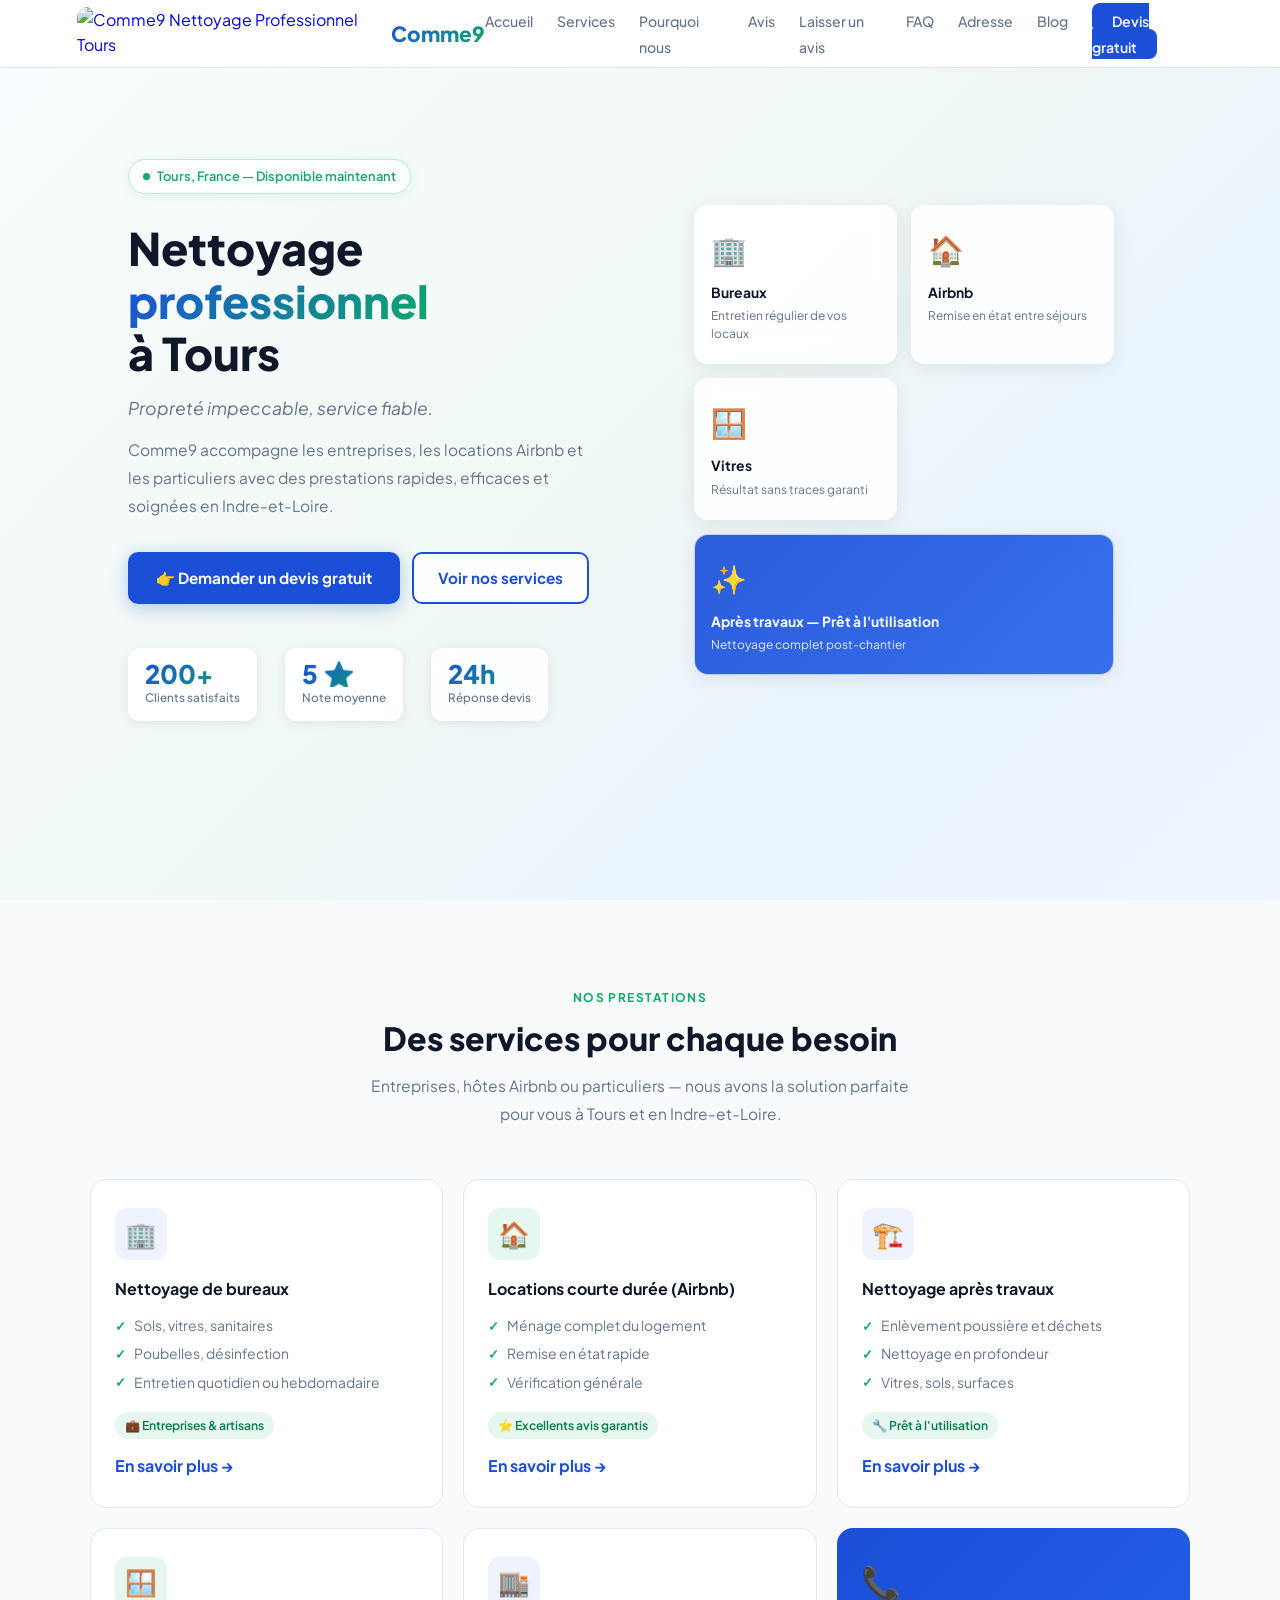
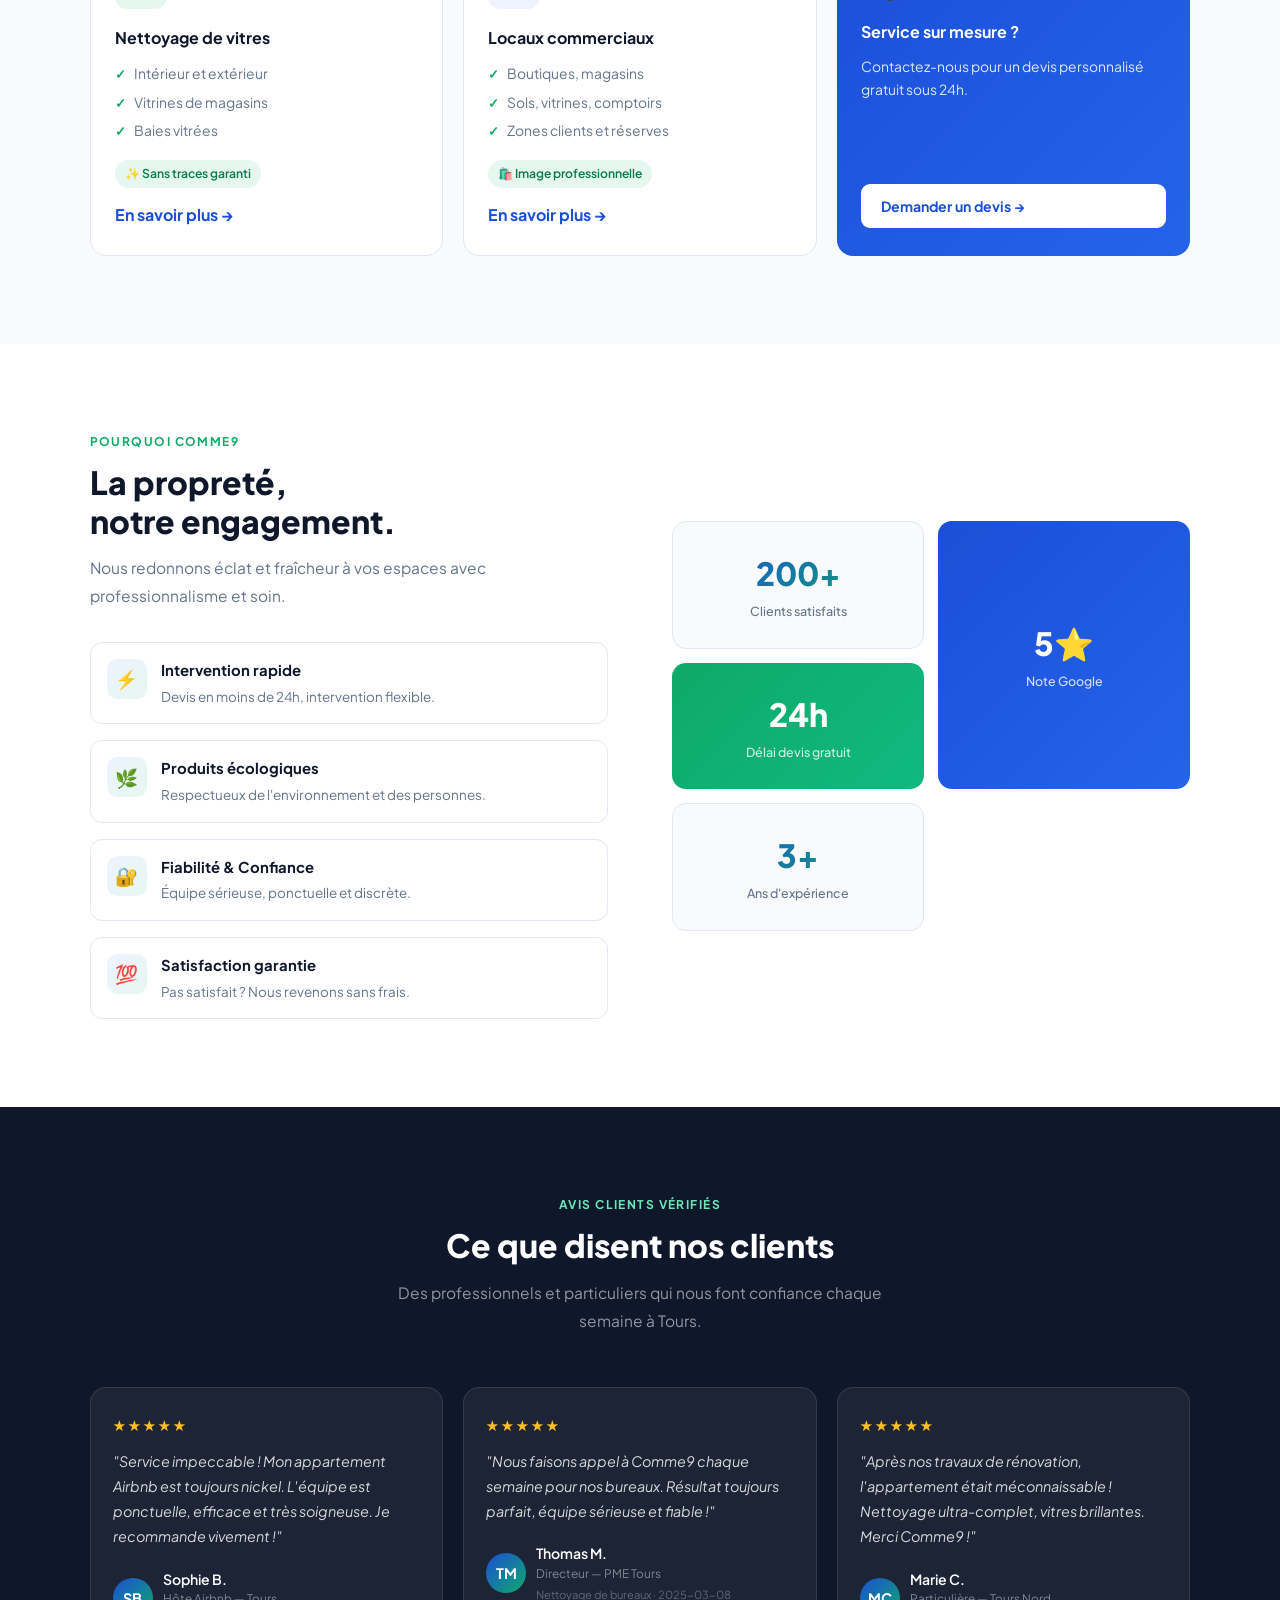
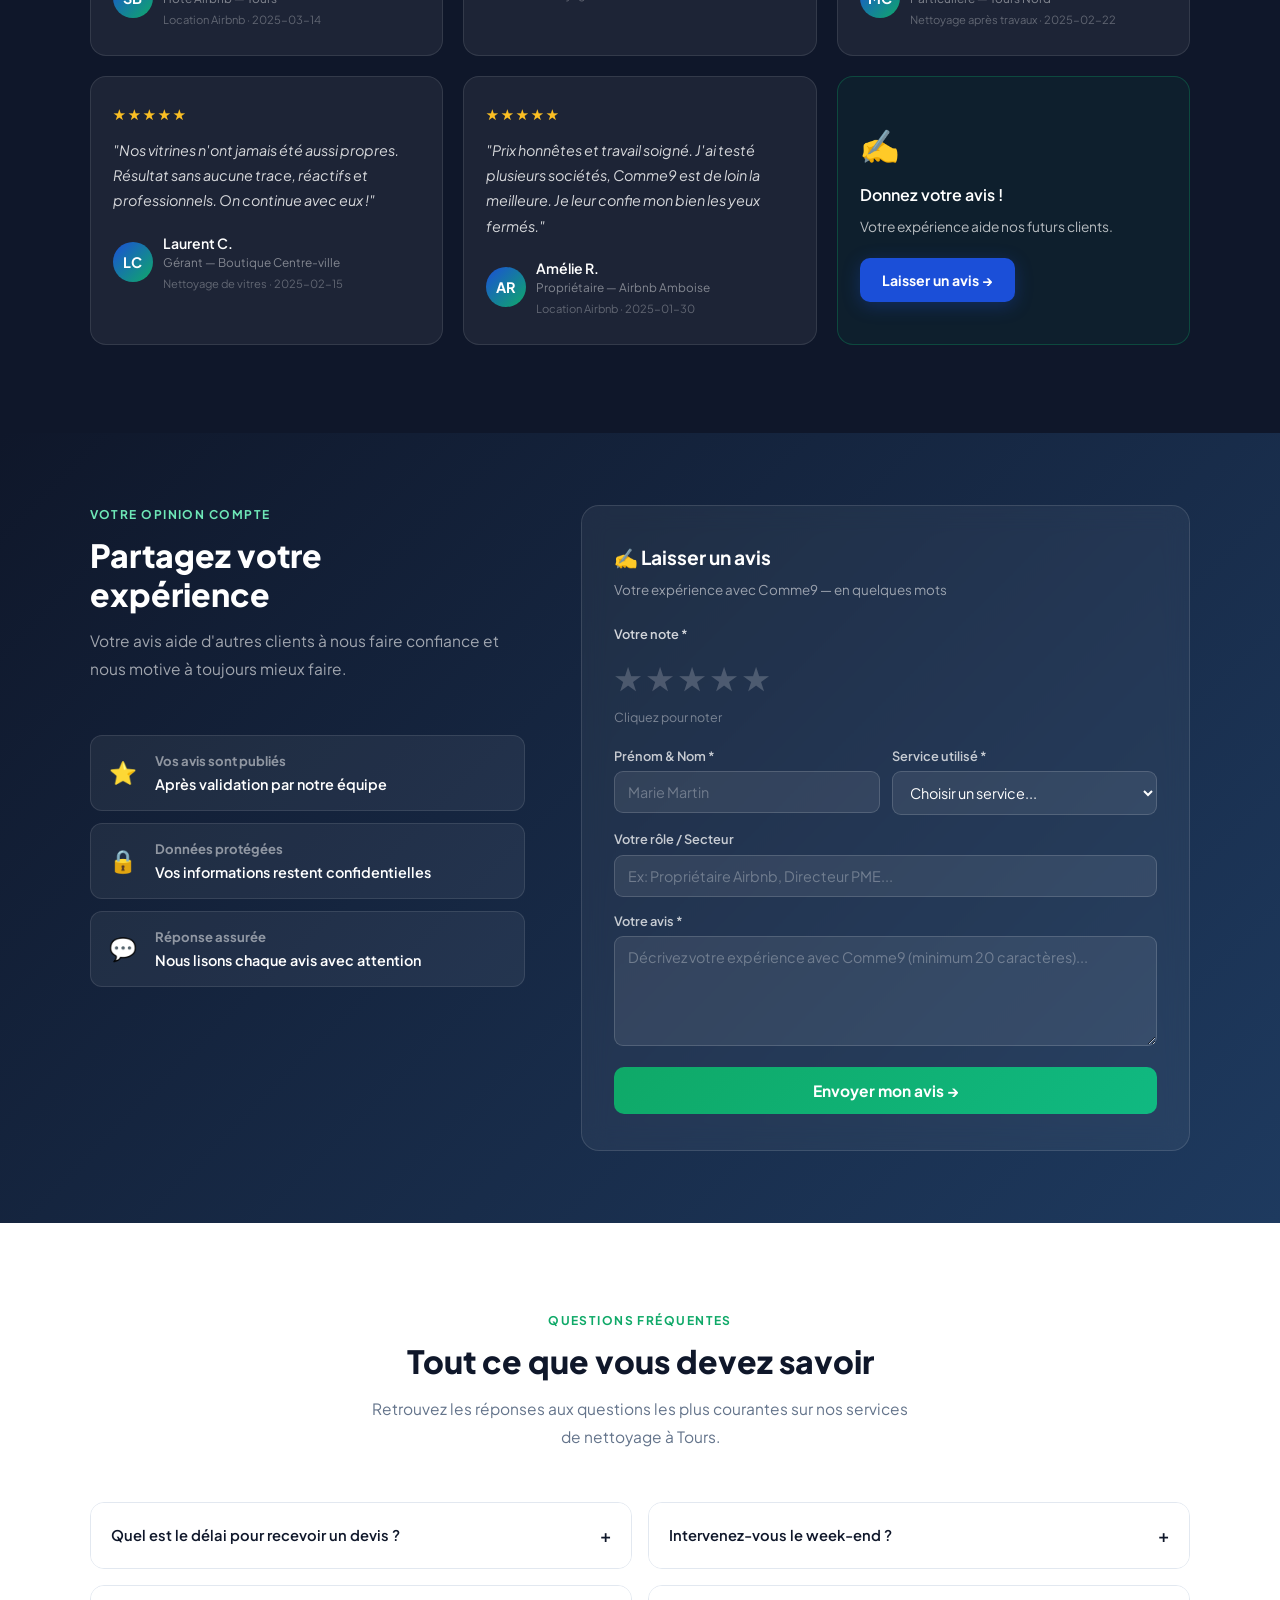
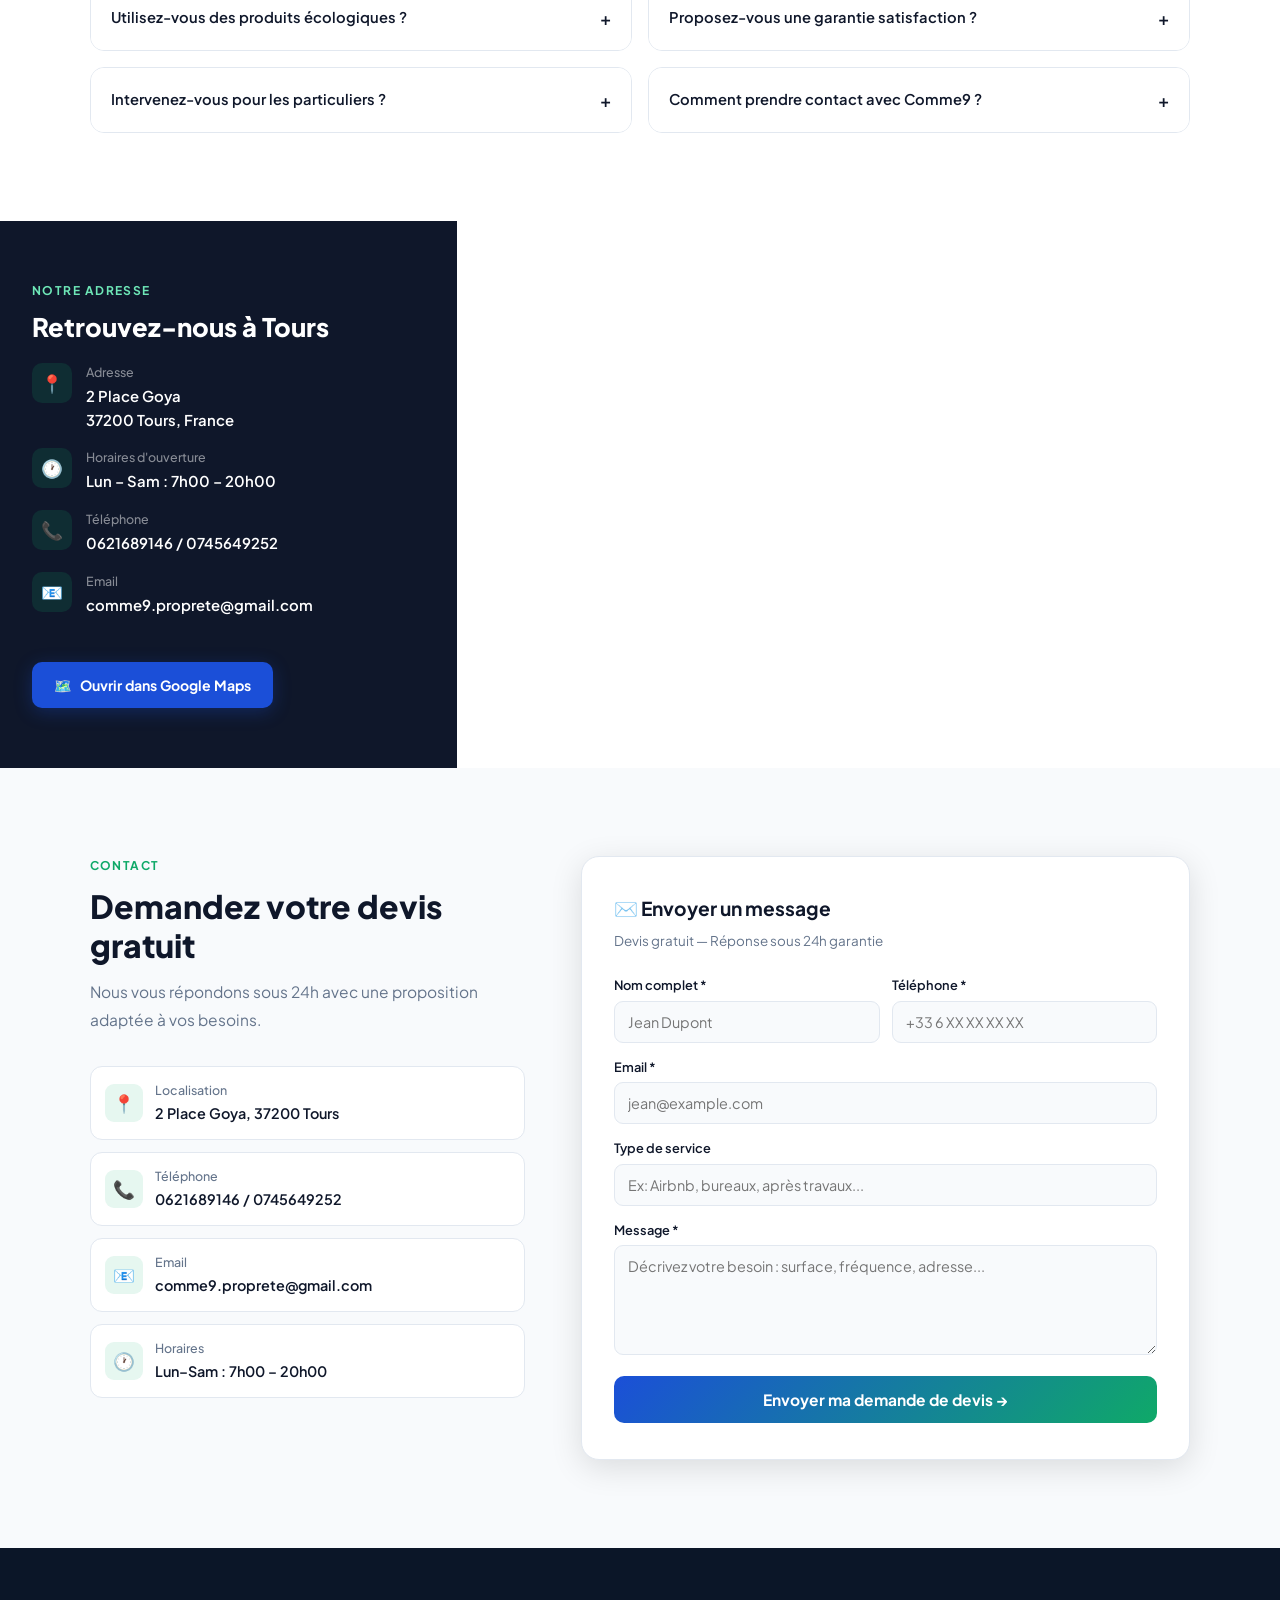
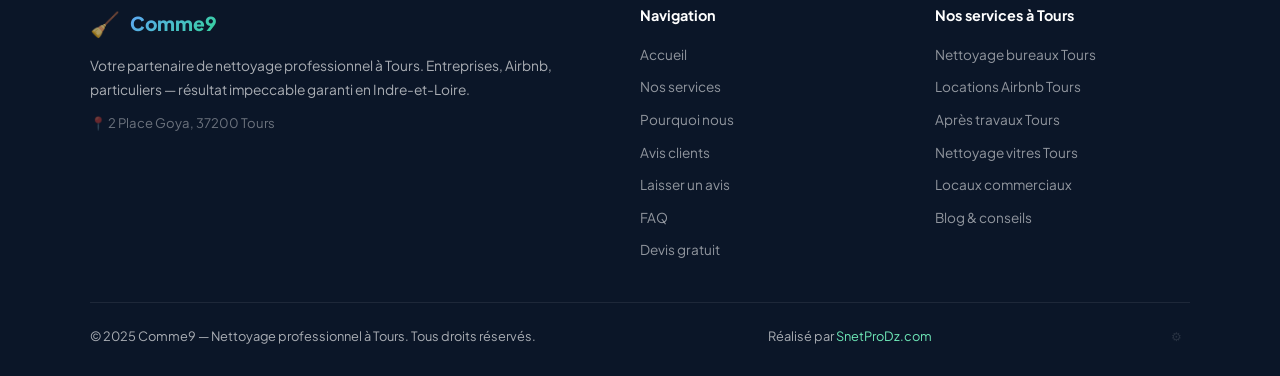
==== commit 40052918: "Update schema and add blog link in index.html" ====
--- a/index.html
+++ b/index.html
@@ -23,8 +23,187 @@
 <meta name="twitter:card" content="summary_large_image"/>
 <meta name="twitter:title" content="Comme9 – Nettoyage Professionnel à Tours"/>
 <meta name="twitter:description" content="Nettoyage professionnel à Tours : bureaux, Airbnb, vitres. Devis gratuit 24h. ⭐5/5"/>
-<script type="application/ld+json">{"@context":"https://schema.org","@type":"LocalBusiness","@id":"https://www.comme9pro.fr/","name":"Comme9","description":"Entreprise de nettoyage professionnel à Tours spécialisée dans les bureaux, logements Airbnb, nettoyage après travaux, vitres et locaux commerciaux. Indre-et-Loire (37).","url":"https://www.comme9pro.fr/","telephone":"+33621689146","email":"comme9.proprete@gmail.com","address":{"@type":"PostalAddress","streetAddress":"2 Place Goya","addressLocality":"Tours","postalCode":"37200","addressCountry":"FR","addressRegion":"Indre-et-Loire"},"geo":{"@type":"GeoCoordinates","latitude":47.39,"longitude":0.6893},"openingHoursSpecification":[{"@type":"OpeningHoursSpecification","dayOfWeek":["Monday","Tuesday","Wednesday","Thursday","Friday","Saturday"],"opens":"07:00","closes":"20:00"}],"priceRange":"€€","aggregateRating":{"@type":"AggregateRating","ratingValue":"5","bestRating":"5","worstRating":"1","reviewCount":"205"}}</script>
-<script type="application/ld+json">{"@context":"https://schema.org","@type":"FAQPage","mainEntity":[{"@type":"Question","name":"Quel est le délai de réponse pour un devis de nettoyage à Tours ?","acceptedAnswer":{"@type":"Answer","text":"Comme9 vous répond sous 24 heures avec une proposition personnalisée et 100% gratuite, du lundi au samedi."}},{"@type":"Question","name":"Quels services de nettoyage proposez-vous à Tours ?","acceptedAnswer":{"@type":"Answer","text":"Nettoyage bureaux, logements Airbnb, après travaux, vitres, locaux commerciaux dans toute l agglomération de Tours (37)."}},{"@type":"Question","name":"Utilisez-vous des produits écologiques ?","acceptedAnswer":{"@type":"Answer","text":"Oui, Comme9 utilise exclusivement des produits écologiques et professionnels, certifiés, respectueux de l environnement."}},{"@type":"Question","name":"Proposez-vous une garantie satisfaction ?","acceptedAnswer":{"@type":"Answer","text":"Oui, si vous n êtes pas entièrement satisfait, nous revenons sans frais supplémentaires pour corriger le problème."}}]}</script>
+<script type="application/ld+json">
+{
+  "@context": "https://schema.org",
+  "@graph": [
+    {
+      "@type": "LocalBusiness",
+      "@id": "https://www.comme9pro.fr/#business",
+      "name": "Comme9",
+      "alternateName": "Comme9 Nettoyage Tours",
+      "description": "Entreprise de nettoyage professionnel à Tours (Indre-et-Loire). Nettoyage de bureaux, locations Airbnb, après travaux, vitres et locaux commerciaux pour entreprises et particuliers.",
+      "url": "https://www.comme9pro.fr/",
+      "logo": "https://raw.githubusercontent.com/nettours/comme9/refs/heads/main/comme9.jpg",
+      "image": "https://raw.githubusercontent.com/nettours/comme9/refs/heads/main/comme9.jpg",
+      "telephone": "+33621689146",
+      "email": "comme9.proprete@gmail.com",
+      "priceRange": "€€",
+      "currenciesAccepted": "EUR",
+      "paymentAccepted": "Espèces, Virement bancaire, Chèque",
+
+      "address": {
+        "@type": "PostalAddress",
+        "streetAddress": "2 Place Goya",
+        "addressLocality": "Tours",
+        "postalCode": "37200",
+        "addressRegion": "Centre-Val de Loire",
+        "addressCountry": "FR"
+      },
+
+      "geo": {
+        "@type": "GeoCoordinates",
+        "latitude": 47.3900,
+        "longitude": 0.6893
+      },
+
+      "hasMap": "https://maps.google.com/maps?q=2+Place+Goya+37200+Tours+France",
+
+      "openingHoursSpecification": [
+        {
+          "@type": "OpeningHoursSpecification",
+          "dayOfWeek": [
+            "Monday", "Tuesday", "Wednesday",
+            "Thursday", "Friday", "Saturday"
+          ],
+          "opens": "07:00",
+          "closes": "20:00"
+        }
+      ],
+
+      "areaServed": [
+        { "@type": "City", "name": "Tours" },
+        { "@type": "City", "name": "Saint-Cyr-sur-Loire" },
+        { "@type": "City", "name": "Joué-lès-Tours" },
+        { "@type": "City", "name": "Saint-Avertin" },
+        { "@type": "City", "name": "Chambray-lès-Tours" },
+        { "@type": "City", "name": "La Riche" },
+        { "@type": "City", "name": "Saint-Pierre-des-Corps" },
+        { "@type": "AdministrativeArea", "name": "Indre-et-Loire" }
+      ],
+
+      "knowsLanguage": ["fr-FR"],
+
+      "hasOfferCatalog": {
+        "@type": "OfferCatalog",
+        "name": "Prestations de nettoyage",
+        "itemListElement": [
+          {
+            "@type": "Offer",
+            "itemOffered": {
+              "@type": "Service",
+              "name": "Nettoyage de bureaux",
+              "description": "Entretien régulier de bureaux et locaux professionnels à Tours : sols, sanitaires, vitrerie intérieure, espaces de pause.",
+              "url": "https://www.comme9pro.fr/nettoyage-bureaux-tours.html"
+            }
+          },
+          {
+            "@type": "Offer",
+            "itemOffered": {
+              "@type": "Service",
+              "name": "Nettoyage de location courte durée (Airbnb)",
+              "description": "Remise en état complète entre deux séjours : ménage, changement du linge, vérification générale.",
+              "url": "https://www.comme9pro.fr/nettoyage-airbnb-tours.html"
+            }
+          },
+          {
+            "@type": "Offer",
+            "itemOffered": {
+              "@type": "Service",
+              "name": "Nettoyage après travaux",
+              "description": "Nettoyage de fin de chantier : élimination des poussières, résidus de plâtre, traces de peinture, vitres et sols.",
+              "url": "https://www.comme9pro.fr/nettoyage-apres-travaux-tours.html"
+            }
+          },
+          {
+            "@type": "Offer",
+            "itemOffered": {
+              "@type": "Service",
+              "name": "Nettoyage de vitres",
+              "description": "Vitres intérieures et extérieures, vitrines de magasin, baies vitrées — résultat sans traces.",
+              "url": "https://www.comme9pro.fr/nettoyage-vitres-tours.html"
+            }
+          },
+          {
+            "@type": "Offer",
+            "itemOffered": {
+              "@type": "Service",
+              "name": "Nettoyage de locaux commerciaux",
+              "description": "Entretien de boutiques, magasins et espaces de vente : surface de vente, vitrines, sanitaires, réserves.",
+              "url": "https://www.comme9pro.fr/nettoyage-locaux-commerciaux-tours.html"
+            }
+          }
+        ]
+      }
+    },
+
+    {
+      "@type": "WebSite",
+      "@id": "https://www.comme9pro.fr/#website",
+      "url": "https://www.comme9pro.fr/",
+      "name": "Comme9 — Nettoyage Professionnel Tours",
+      "inLanguage": "fr-FR",
+      "publisher": { "@id": "https://www.comme9pro.fr/#business" }
+    },
+
+    {
+      "@type": "FAQPage",
+      "@id": "https://www.comme9pro.fr/#faq",
+      "mainEntity": [
+        {
+          "@type": "Question",
+          "name": "Quel est le délai pour recevoir un devis ?",
+          "acceptedAnswer": {
+            "@type": "Answer",
+            "text": "Nous vous répondons sous 24 heures ouvrées avec un devis personnalisé et entièrement gratuit, du lundi au samedi."
+          }
+        },
+        {
+          "@type": "Question",
+          "name": "Intervenez-vous le week-end ?",
+          "acceptedAnswer": {
+            "@type": "Answer",
+            "text": "Oui, nous intervenons du lundi au samedi de 7h à 20h afin de nous adapter à vos contraintes personnelles et professionnelles."
+          }
+        },
+        {
+          "@type": "Question",
+          "name": "Utilisez-vous des produits écologiques ?",
+          "acceptedAnswer": {
+            "@type": "Answer",
+            "text": "Oui. Comme9 utilise des produits professionnels écologiques, certifiés et sans danger pour les occupants des lieux."
+          }
+        },
+        {
+          "@type": "Question",
+          "name": "Proposez-vous une garantie satisfaction ?",
+          "acceptedAnswer": {
+            "@type": "Answer",
+            "text": "Oui. Si le résultat ne vous convient pas, notre équipe revient sans frais supplémentaires pour corriger ce qui doit l'être."
+          }
+        },
+        {
+          "@type": "Question",
+          "name": "Intervenez-vous pour les particuliers ?",
+          "acceptedAnswer": {
+            "@type": "Answer",
+            "text": "Oui, nous travaillons pour les particuliers, les hôtes Airbnb, les entreprises et les gestionnaires de biens à Tours et en Indre-et-Loire."
+          }
+        },
+        {
+          "@type": "Question",
+          "name": "Comment prendre contact avec Comme9 ?",
+          "acceptedAnswer": {
+            "@type": "Answer",
+            "text": "Par téléphone au 0621689146 ou 0745649252, par email à comme9.proprete@gmail.com, ou via le formulaire de devis présent sur le site."
+          }
+        }
+      ]
+    }
+  ]
+}
+</script>
+
 <link rel="preconnect" href="https://fonts.googleapis.com"/>
 <link href="https://fonts.googleapis.com/css2?family=Plus+Jakarta+Sans:wght@400;500;600;700;800&display=swap" rel="stylesheet"/>
 <script src="https://cdn.jsdelivr.net/npm/@emailjs/browser@4/dist/email.min.js"></script>
@@ -307,7 +486,7 @@
 <!-- NAV -->
 <nav id="navbar">
   <a href="#accueil" class="logo">
-    <img src="G:\comme9.jpg" id="navLogo" alt="Comme9 Nettoyage Professionnel Tours"/>
+    <img src="https://raw.githubusercontent.com/nettours/comme9/refs/heads/main/comme9.jpg" id="navLogo" alt="Comme9 Nettoyage Professionnel Tours"/>
     <span class="logo-text">Comme9</span>
   </a>
   <ul class="nav-links">
@@ -318,6 +497,7 @@
     <li><a href="#laisser-avis">Laisser un avis</a></li>
     <li><a href="#faq">FAQ</a></li>
     <li><a href="#localisation">Adresse</a></li>
+    <li><a href="blog/">Blog</a></li>
     <li><a href="#contact" class="nav-cta">Devis gratuit</a></li>
   </ul>
   <button class="hamburger" id="hamburger"><span></span><span></span><span></span></button>
@@ -330,6 +510,7 @@
   <a href="#laisser-avis" onclick="closeMob()">Laisser un avis</a>
   <a href="#faq" onclick="closeMob()">FAQ</a>
   <a href="#localisation" onclick="closeMob()">Notre adresse</a>
+  <a href="blog/" onclick="closeMob()">📝 Blog</a>
   <a href="#contact" onclick="closeMob()" style="color:var(--green);font-weight:700;">→ Devis gratuit</a>
 </div>
 
@@ -370,11 +551,11 @@
     <p class="sec-sub">Entreprises, hôtes Airbnb ou particuliers — nous avons la solution parfaite pour vous à Tours et en Indre-et-Loire.</p>
   </div>
   <div class="srv-grid">
-    <div class="srv-card reveal"><div class="srv-ico ico-b">🏢</div><h3>Nettoyage de bureaux</h3><ul><li>Sols, vitres, sanitaires</li><li>Poubelles, désinfection</li><li>Entretien quotidien ou hebdomadaire</li></ul><span class="badge-s">💼 Entreprises &amp; artisans</span></div>
-    <div class="srv-card reveal"><div class="srv-ico ico-g">🏠</div><h3>Locations courte durée (Airbnb)</h3><ul><li>Ménage complet du logement</li><li>Remise en état rapide</li><li>Vérification générale</li></ul><span class="badge-s">⭐ Excellents avis garantis</span></div>
-    <div class="srv-card reveal"><div class="srv-ico ico-b">🏗️</div><h3>Nettoyage après travaux</h3><ul><li>Enlèvement poussière et déchets</li><li>Nettoyage en profondeur</li><li>Vitres, sols, surfaces</li></ul><span class="badge-s">🔧 Prêt à l'utilisation</span></div>
-    <div class="srv-card reveal"><div class="srv-ico ico-g">🪟</div><h3>Nettoyage de vitres</h3><ul><li>Intérieur et extérieur</li><li>Vitrines de magasins</li><li>Baies vitrées</li></ul><span class="badge-s">✨ Sans traces garanti</span></div>
-    <div class="srv-card reveal"><div class="srv-ico ico-b">🏬</div><h3>Locaux commerciaux</h3><ul><li>Boutiques, magasins</li><li>Sols, vitrines, comptoirs</li><li>Zones clients et réserves</li></ul><span class="badge-s">🛍️ Image professionnelle</span></div>
+    <div class="srv-card reveal"><div class="srv-ico ico-b">🏢</div><h3>Nettoyage de bureaux</h3><ul><li>Sols, vitres, sanitaires</li><li>Poubelles, désinfection</li><li>Entretien quotidien ou hebdomadaire</li></ul><span class="badge-s">💼 Entreprises &amp; artisans</span><br><a href="nettoyage-bureaux-tours.html" style="display:inline-block;margin-top:14px;color:#1B4FD8;font-weight:700;text-decoration:none">En savoir plus →</a></div>
+    <div class="srv-card reveal"><div class="srv-ico ico-g">🏠</div><h3>Locations courte durée (Airbnb)</h3><ul><li>Ménage complet du logement</li><li>Remise en état rapide</li><li>Vérification générale</li></ul><span class="badge-s">⭐ Excellents avis garantis</span><br><a href="nettoyage-airbnb-tours.html" style="display:inline-block;margin-top:14px;color:#1B4FD8;font-weight:700;text-decoration:none">En savoir plus →</a></div>
+    <div class="srv-card reveal"><div class="srv-ico ico-b">🏗️</div><h3>Nettoyage après travaux</h3><ul><li>Enlèvement poussière et déchets</li><li>Nettoyage en profondeur</li><li>Vitres, sols, surfaces</li></ul><span class="badge-s">🔧 Prêt à l'utilisation</span><br><a href="nettoyage-apres-travaux-tours.html" style="display:inline-block;margin-top:14px;color:#1B4FD8;font-weight:700;text-decoration:none">En savoir plus →</a></div>
+    <div class="srv-card reveal"><div class="srv-ico ico-g">🪟</div><h3>Nettoyage de vitres</h3><ul><li>Intérieur et extérieur</li><li>Vitrines de magasins</li><li>Baies vitrées</li></ul><span class="badge-s">✨ Sans traces garanti</span><br><a href="nettoyage-vitres-tours.html" style="display:inline-block;margin-top:14px;color:#1B4FD8;font-weight:700;text-decoration:none">En savoir plus →</a></div>
+    <div class="srv-card reveal"><div class="srv-ico ico-b">🏬</div><h3>Locaux commerciaux</h3><ul><li>Boutiques, magasins</li><li>Sols, vitrines, comptoirs</li><li>Zones clients et réserves</li></ul><span class="badge-s">🛍️ Image professionnelle</span><br><a href="nettoyage-locaux-commerciaux-tours.html" style="display:inline-block;margin-top:14px;color:#1B4FD8;font-weight:700;text-decoration:none">En savoir plus →</a></div>
     <div class="srv-cta reveal"><div><div style="font-size:2rem;margin-bottom:12px">📞</div><h3>Service sur mesure ?</h3><p>Contactez-nous pour un devis personnalisé gratuit sous 24h.</p></div><a href="#contact" class="btn-w">Demander un devis →</a></div>
   </div>
 </section>
@@ -554,17 +735,18 @@
     <div>
       <h4 class="footer-h">Nos services à Tours</h4>
       <ul class="footer-links">
-        <li><a href="#services">Nettoyage bureaux Tours</a></li>
-        <li><a href="#services">Locations Airbnb Tours</a></li>
-        <li><a href="#services">Après travaux Tours</a></li>
-        <li><a href="#services">Nettoyage vitres Tours</a></li>
-        <li><a href="#services">Locaux commerciaux</a></li>
+        <li><a href="nettoyage-bureaux-tours.html">Nettoyage bureaux Tours</a></li>
+        <li><a href="nettoyage-airbnb-tours.html">Locations Airbnb Tours</a></li>
+        <li><a href="nettoyage-apres-travaux-tours.html">Après travaux Tours</a></li>
+        <li><a href="nettoyage-vitres-tours.html">Nettoyage vitres Tours</a></li>
+        <li><a href="nettoyage-locaux-commerciaux-tours.html">Locaux commerciaux</a></li>
+        <li><a href="blog/">Blog &amp; conseils</a></li>
       </ul>
     </div>
   </div>
   <div class="footer-bot">
     <p>© 2025 Comme9 — Nettoyage professionnel à Tours. Tous droits réservés.</p>
-    <p>Réalisé par <a href="https://snetprodz.com" target="_blank">SnetProDz.com</a></p>
+    <p>Réalisé par <a href="https://snetpeodz.com" target="_blank">SnetProDz.com</a></p>
     <button class="admin-trigger" onclick="handleAdminClick()" title="Admin">⚙</button>
   </div>
 </footer>
@@ -608,8 +790,23 @@
 
 <script>
 // ============================================================
-// DATA — Avis par défaut
-// ============================================================
+// ⚙️ CONFIG JSONBIN.IO — STOCKAGE CLOUD DES AVIS
+// ============================================================
+// ÉTAPES D'INSTALLATION (1 seule fois) :
+// 1. Allez sur https://jsonbin.io et créez un compte GRATUIT
+// 2. Cliquez "Create Bin" → collez exactement : {"reviews":[]}
+// 3. Copiez le BIN ID (ex: 6848a1f2ad19ca34f8a1b2c3)
+// 4. Allez dans "API Keys" → créez une Master Key
+// 5. Remplacez les deux valeurs ci-dessous
+// ============================================================
+const JSONBIN_ID  = '69fcf070c0954111d8effb1f';    // ← remplacer ici
+const JSONBIN_KEY = '$2a$10$q8tKwOEicJHwrQtopxKRmu0Z1Z.cepLSZllWQL521PLKnHf8ZR9va'; // ← remplacer ici
+// ============================================================
+
+const JSONBIN_URL = `https://api.jsonbin.io/v3/b/${JSONBIN_ID}`;
+const JSONBIN_HDR = {'Content-Type':'application/json','X-Master-Key':JSONBIN_KEY};
+const CONFIGURED  = JSONBIN_ID !== 'VOTRE_BIN_ID';
+
 const DEFAULT_REVIEWS=[
   {id:'r1',name:'Sophie B.',role:'Hôte Airbnb — Tours',service:'Location Airbnb',rating:5,text:'Service impeccable ! Mon appartement Airbnb est toujours nickel. L\'équipe est ponctuelle, efficace et très soigneuse. Je recommande vivement !',date:'2025-03-14',status:'approved'},
   {id:'r2',name:'Thomas M.',role:'Directeur — PME Tours',service:'Nettoyage de bureaux',rating:5,text:'Nous faisons appel à Comme9 chaque semaine pour nos bureaux. Résultat toujours parfait, équipe sérieuse et fiable !',date:'2025-03-08',status:'approved'},
@@ -618,33 +815,72 @@
   {id:'r5',name:'Amélie R.',role:'Propriétaire — Airbnb Amboise',service:'Location Airbnb',rating:5,text:'Prix honnêtes et travail soigné. J\'ai testé plusieurs sociétés, Comme9 est de loin la meilleure. Je leur confie mon bien les yeux fermés.',date:'2025-01-30',status:'approved'}
 ];
 const ADMIN_PWD='comme9admin2025';
-const STORAGE_KEY='comme9_reviews_v2';
-
-// STORAGE
-function getReviews(){
+const LS_KEY='comme9_reviews_local';
+
+// ============================================================
+// STOCKAGE CLOUD — lecture/écriture JSONBin
+// ============================================================
+async function getReviews(){
+  if(!CONFIGURED){
+    // Mode local si JSONBin non configuré
+    try{const s=localStorage.getItem(LS_KEY);if(s){const p=JSON.parse(s);const ids=p.map(r=>r.id);const m=[...p];DEFAULT_REVIEWS.forEach(d=>{if(!ids.includes(d.id))m.push(d);});return m;}}catch(e){}
+    return[...DEFAULT_REVIEWS];
+  }
   try{
-    const stored=localStorage.getItem(STORAGE_KEY);
-    if(stored){
-      const parsed=JSON.parse(stored);
-      const ids=parsed.map(r=>r.id);
-      const merged=[...parsed];
-      DEFAULT_REVIEWS.forEach(d=>{if(!ids.includes(d.id))merged.push(d);});
-      return merged;
+    const res=await fetch(JSONBIN_URL+'/latest',{headers:JSONBIN_HDR});
+    if(!res.ok)throw new Error(res.status);
+    const data=await res.json();
+    const cloud=data.record?.reviews||[];
+    if(cloud.length===0){
+      // Premier démarrage : initialiser avec les avis par défaut
+      await saveReviews([...DEFAULT_REVIEWS]);
+      return[...DEFAULT_REVIEWS];
     }
-  }catch(e){}
-  return[...DEFAULT_REVIEWS];
-}
-function saveReviews(reviews){try{localStorage.setItem(STORAGE_KEY,JSON.stringify(reviews));}catch(e){}}
-function addReview(review){const r=getReviews();r.unshift(review);saveReviews(r);}
-function updateReview(id,status){const r=getReviews();const x=r.find(v=>v.id===id);if(x){x.status=status;saveReviews(r);}}
-function deleteReviewById(id){saveReviews(getReviews().filter(x=>x.id!==id));}
-
-// RENDER TESTIMONIALS
+    return cloud;
+  }catch(e){
+    console.warn('JSONBin inaccessible, mode local:',e);
+    try{const s=localStorage.getItem(LS_KEY);if(s)return JSON.parse(s);}catch(e2){}
+    return[...DEFAULT_REVIEWS];
+  }
+}
+
+async function saveReviews(reviews){
+  if(!CONFIGURED){
+    try{localStorage.setItem(LS_KEY,JSON.stringify(reviews));}catch(e){}
+    return;
+  }
+  try{
+    await fetch(JSONBIN_URL,{method:'PUT',headers:JSONBIN_HDR,body:JSON.stringify({reviews})});
+    // Cache local de secours
+    try{localStorage.setItem(LS_KEY,JSON.stringify(reviews));}catch(e){}
+  }catch(e){console.error('Erreur sauvegarde:',e);}
+}
+
+async function addReview(review){
+  const reviews=await getReviews();
+  reviews.unshift(review);
+  await saveReviews(reviews);
+}
+async function updateReview(id,status){
+  const reviews=await getReviews();
+  const r=reviews.find(x=>x.id===id);
+  if(r){r.status=status;await saveReviews(reviews);}
+}
+async function deleteReviewById(id){
+  await saveReviews((await getReviews()).filter(x=>x.id!==id));
+}
+
+// ============================================================
+// AFFICHAGE AVIS PUBLICS
+// ============================================================
 const starStr=n=>'★'.repeat(n)+'☆'.repeat(5-n);
-function renderTestimonials(){
+
+async function renderTestimonials(){
   const grid=document.getElementById('testiGrid');
   if(!grid)return;
-  const approved=getReviews().filter(r=>r.status==='approved');
+  grid.innerHTML=`<div style="grid-column:1/-1;text-align:center;color:rgba(255,255,255,.4);padding:40px"><div style="font-size:2rem;margin-bottom:8px">⏳</div>Chargement des avis...</div>`;
+  const reviews=await getReviews();
+  const approved=reviews.filter(r=>r.status==='approved');
   let html=approved.map(r=>{
     const ini=r.name.split(' ').map(w=>w[0]).join('').substring(0,2).toUpperCase();
     return`<div class="testi-card reveal">
@@ -666,7 +902,9 @@
   grid.querySelectorAll('.reveal').forEach(el=>obs.observe(el));
 }
 
-// STAR RATING
+// ============================================================
+// FORMULAIRE AVIS CLIENT
+// ============================================================
 const starLabels=['','Très mauvais','Mauvais','Correct','Bien','Excellent !'];
 document.querySelectorAll('.star-selector input').forEach(inp=>{
   inp.addEventListener('change',function(){
@@ -674,8 +912,7 @@
   });
 });
 
-// REVIEW FORM SUBMIT
-document.getElementById('reviewForm').addEventListener('submit',function(e){
+document.getElementById('reviewForm').addEventListener('submit',async function(e){
   e.preventDefault();
   const rating=document.querySelector('.star-selector input:checked');
   const name=document.getElementById('rName').value.trim();
@@ -689,19 +926,26 @@
   if(!name){res.className='fmsg err';res.textContent='⚠️ Votre nom est requis.';res.style.display='block';return;}
   if(!service){res.className='fmsg err';res.textContent='⚠️ Veuillez choisir le service.';res.style.display='block';return;}
   if(!msg||msg.length<20){res.className='fmsg err';res.textContent='⚠️ Votre avis doit comporter au moins 20 caractères.';res.style.display='block';return;}
-  btn.disabled=true;btn.textContent='Envoi en cours...';
-  addReview({id:'r_'+Date.now(),name,role:role||service,service,rating:parseInt(rating.value),text:msg,date:new Date().toISOString().split('T')[0],status:'pending'});
-  res.className='fmsg ok';
-  res.textContent='✅ Merci '+name+' ! Votre avis a été soumis et sera publié après validation.';
-  res.style.display='block';
-  this.reset();
-  document.getElementById('starDisplay').textContent='Cliquez pour noter';
+  btn.disabled=true;btn.textContent='⏳ Envoi en cours...';
+  try{
+    await addReview({id:'r_'+Date.now(),name,role:role||service,service,rating:parseInt(rating.value),text:msg,date:new Date().toISOString().split('T')[0],status:'pending'});
+    res.className='fmsg ok';
+    res.textContent='✅ Merci '+name+' ! Votre avis a été enregistré'+(CONFIGURED?' sur le cloud':' localement')+' et sera publié après validation.';
+    res.style.display='block';
+    this.reset();
+    document.getElementById('starDisplay').textContent='Cliquez pour noter';
+    showToast('✅ Avis envoyé avec succès !','ok');
+  }catch(err){
+    res.className='fmsg err';res.textContent='❌ Erreur réseau. Réessayez.';res.style.display='block';
+  }
   btn.disabled=false;btn.textContent='Envoyer mon avis →';
-  renderAdminStats();
 });
 
-// ADMIN
+// ============================================================
+// ADMIN PANEL
+// ============================================================
 let adminLoggedIn=false,currentFilter='all';
+
 function handleAdminClick(){
   document.getElementById('adminOverlay').classList.add('open');
   adminLoggedIn?showDash():showLogin();
@@ -715,7 +959,8 @@
 function showDash(){
   document.getElementById('adminLogin').style.display='none';
   document.getElementById('adminDash').style.display='block';
-  renderAdminStats();renderAdminReviews('all');
+  renderAdminStats();
+  renderAdminReviews('all');
 }
 function doLogin(){
   if(document.getElementById('adminPwd').value===ADMIN_PWD){adminLoggedIn=true;showDash();}
@@ -723,27 +968,32 @@
 }
 function closeAdmin(){document.getElementById('adminOverlay').classList.remove('open');}
 
-function renderAdminStats(){
-  const all=getReviews();
+async function renderAdminStats(){
+  document.getElementById('adminStats').innerHTML=`<div style="grid-column:1/-1;color:rgba(255,255,255,.4);padding:12px">⏳ Chargement...</div>`;
+  const all=await getReviews();
   const pending=all.filter(r=>r.status==='pending').length;
   const approved=all.filter(r=>r.status==='approved').length;
   const avgArr=all.filter(r=>r.status==='approved');
   const avg=avgArr.length?(avgArr.reduce((s,r)=>s+r.rating,0)/avgArr.length).toFixed(1):'-';
+  const mode=CONFIGURED?'☁️ Cloud JSONBin':'💾 Local (configurez JSONBin)';
   document.getElementById('adminStats').innerHTML=`
     <div class="stat-card blue"><div class="sc-val">${all.length}</div><div class="sc-lbl">Total avis reçus</div></div>
-    <div class="stat-card yellow"><div class="sc-val">${pending}</div><div class="sc-lbl">En attente de validation</div></div>
-    <div class="stat-card green"><div class="sc-val">${approved}</div><div class="sc-lbl">Avis publiés sur le site</div></div>
-    <div class="stat-card red"><div class="sc-val">${avg}⭐</div><div class="sc-lbl">Note moyenne publiée</div></div>`;
-}
+    <div class="stat-card yellow"><div class="sc-val">${pending}</div><div class="sc-lbl">En attente validation</div></div>
+    <div class="stat-card green"><div class="sc-val">${approved}</div><div class="sc-lbl">Publiés sur le site</div></div>
+    <div class="stat-card red"><div class="sc-val">${avg}⭐</div><div class="sc-lbl">Note moyenne | ${mode}</div></div>`;
+}
+
 function filterReviews(filter,btn){
   currentFilter=filter;
   document.querySelectorAll('.admin-tab').forEach(t=>t.classList.remove('active'));
   btn.classList.add('active');
   renderAdminReviews(filter);
 }
-function renderAdminReviews(filter){
+
+async function renderAdminReviews(filter){
   const list=document.getElementById('adminReviewsList');
-  let reviews=getReviews();
+  list.innerHTML=`<div style="text-align:center;color:rgba(255,255,255,.4);padding:32px">⏳ Chargement des avis...</div>`;
+  let reviews=await getReviews();
   if(filter!=='all')reviews=reviews.filter(r=>r.status===filter);
   if(reviews.length===0){list.innerHTML=`<div class="admin-empty"><div class="ae-ico">📭</div><p>Aucun avis dans cette catégorie.</p></div>`;return;}
   const statusLabel={pending:'⏳ En attente',approved:'✅ Publié',rejected:'🚫 Rejeté'};
@@ -754,7 +1004,7 @@
     else if(r.status==='approved')actions=`<button class="arc-btn reject" onclick="adminAction('reject','${r.id}')">🚫 Dépublier</button>`;
     else actions=`<button class="arc-btn approve" onclick="adminAction('approve','${r.id}')">✅ Republier</button>`;
     actions+=`<button class="arc-btn delete" onclick="adminAction('delete','${r.id}')">🗑 Supprimer</button>`;
-    return`<div class="admin-review-card ${r.status}">
+    return`<div class="admin-review-card ${r.status}" id="card_${r.id}">
       <div>
         <div class="arc-meta"><div class="testi-av arc-av">${ini}</div><div><div class="arc-name">${r.name}</div><div class="arc-role">${r.role} · ${r.service}</div><div class="arc-date">${r.date}</div></div></div>
         <div class="arc-stars">${starStr(r.rating)} (${r.rating}/5)</div>
@@ -765,21 +1015,28 @@
     </div>`;
   }).join('');
 }
-function adminAction(action,id){
-  if(action==='approve'){updateReview(id,'approved');showToast('✅ Avis publié sur le site !','ok');}
-  else if(action==='reject'){updateReview(id,'rejected');showToast('🚫 Avis dépublié','ok');}
-  else if(action==='delete'){if(!confirm('Supprimer définitivement cet avis ?'))return;deleteReviewById(id);showToast('🗑 Avis supprimé','ok');}
-  renderAdminStats();renderAdminReviews(currentFilter);renderTestimonials();
-}
-
-// TOAST
+
+async function adminAction(action,id){
+  showToast('⏳ Traitement...','ok');
+  if(action==='approve'){await updateReview(id,'approved');showToast('✅ Avis publié sur le site !','ok');}
+  else if(action==='reject'){await updateReview(id,'rejected');showToast('🚫 Avis dépublié','ok');}
+  else if(action==='delete'){
+    if(!confirm('Supprimer définitivement cet avis ?'))return;
+    await deleteReviewById(id);showToast('🗑 Avis supprimé','ok');
+  }
+  await renderAdminStats();
+  await renderAdminReviews(currentFilter);
+  await renderTestimonials();
+}
+
+// ============================================================
+// UTILITAIRES
+// ============================================================
 function showToast(msg,type){
   const t=document.getElementById('toast');
   t.textContent=msg;t.className='toast '+type+' show';
   setTimeout(()=>t.className='toast',2800);
 }
-
-// FAQ
 function toggleFaq(el){
   const item=el.parentElement;
   const isOpen=item.classList.contains('open');
@@ -787,10 +1044,12 @@
   if(!isOpen)item.classList.add('open');
 }
 
-// SCROLL & HAMBURGER
 window.addEventListener('load',()=>{
   document.getElementById('heroBg').classList.add('loaded');
   renderTestimonials();
+  if(!CONFIGURED){
+    console.warn('⚠️ JSONBin non configuré — les avis sont locaux. Suivez les instructions dans le code.');
+  }
 });
 window.addEventListener('scroll',()=>{
   document.getElementById('navbar').style.boxShadow=window.scrollY>30?'0 2px 20px rgba(0,0,0,.1)':'none';
@@ -799,7 +1058,6 @@
 document.getElementById('hamburger').addEventListener('click',()=>document.getElementById('mobMenu').classList.toggle('open'));
 function closeMob(){document.getElementById('mobMenu').classList.remove('open');}
 
-// SCROLL REVEAL
 const obs=new IntersectionObserver((entries)=>{
   entries.forEach((e,i)=>{if(e.isIntersecting){setTimeout(()=>e.target.classList.add('in'),i*70);obs.unobserve(e.target);}});
 },{threshold:0.1});
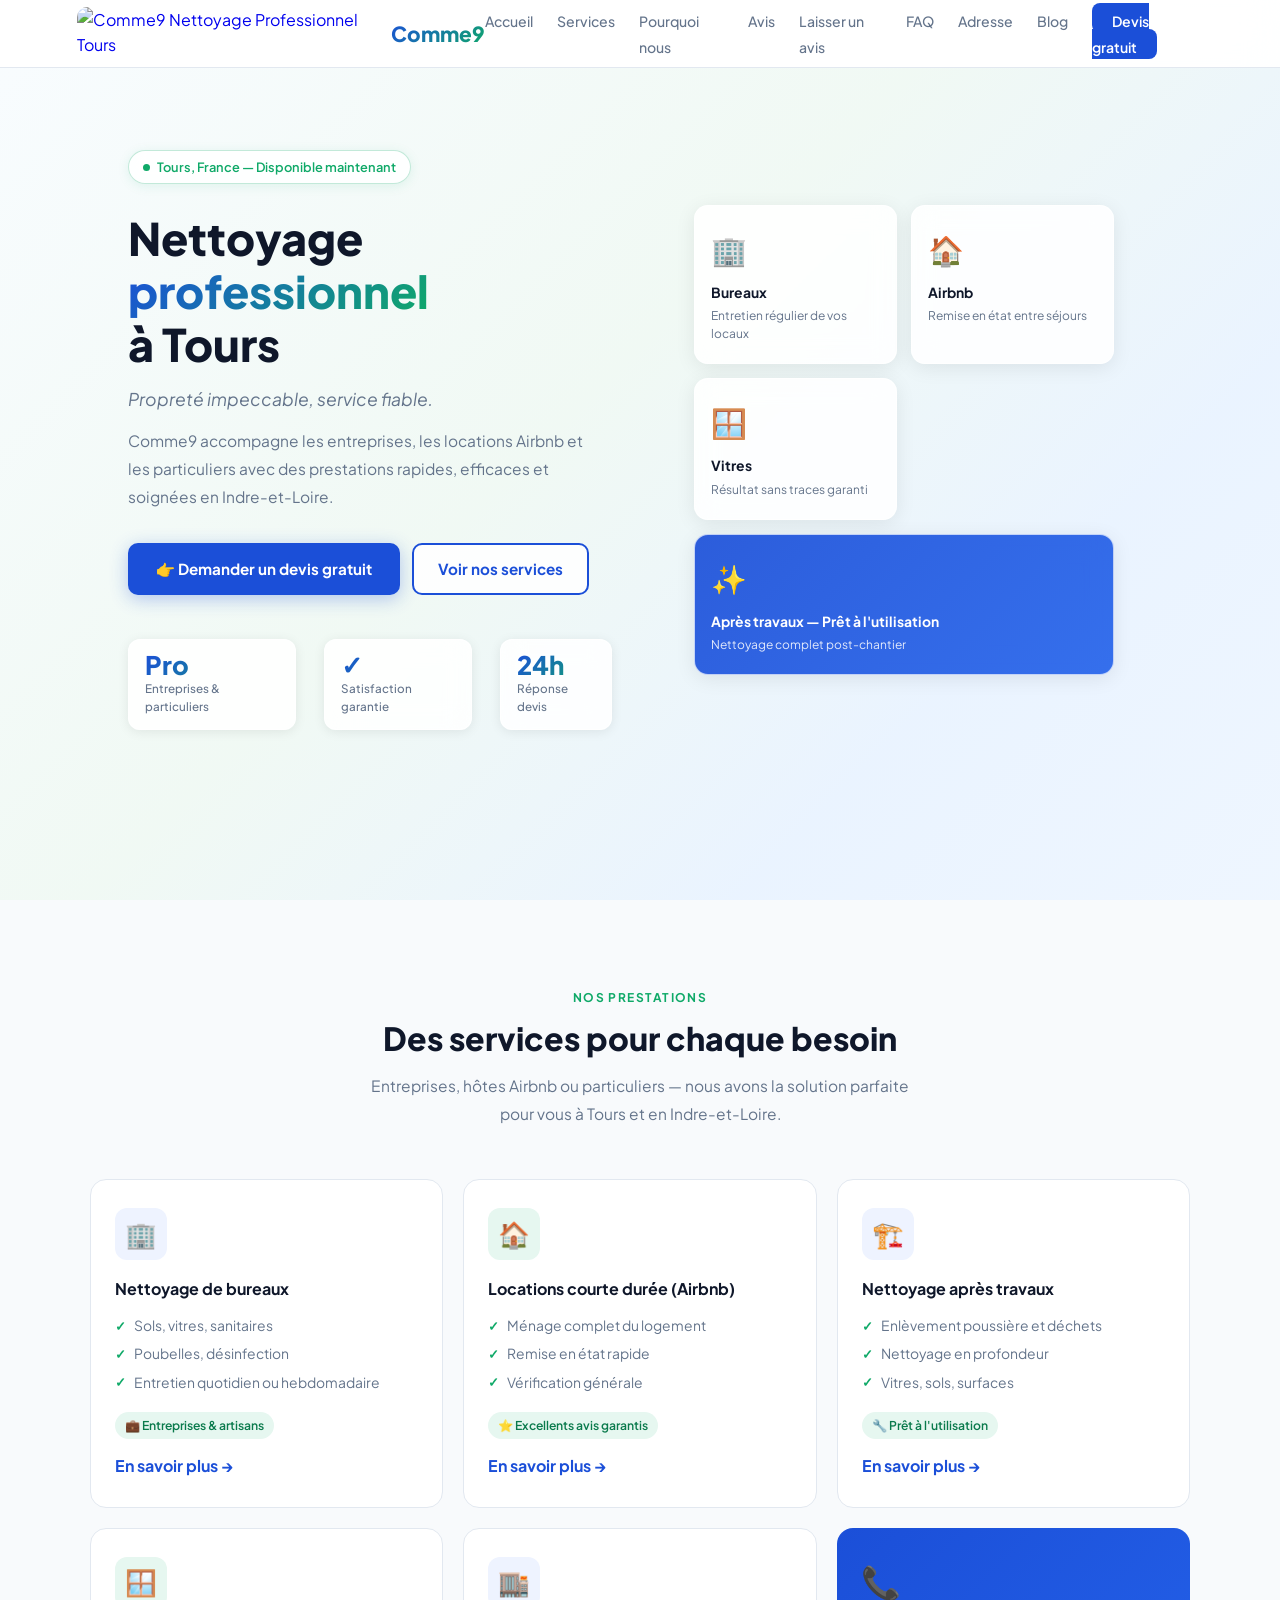
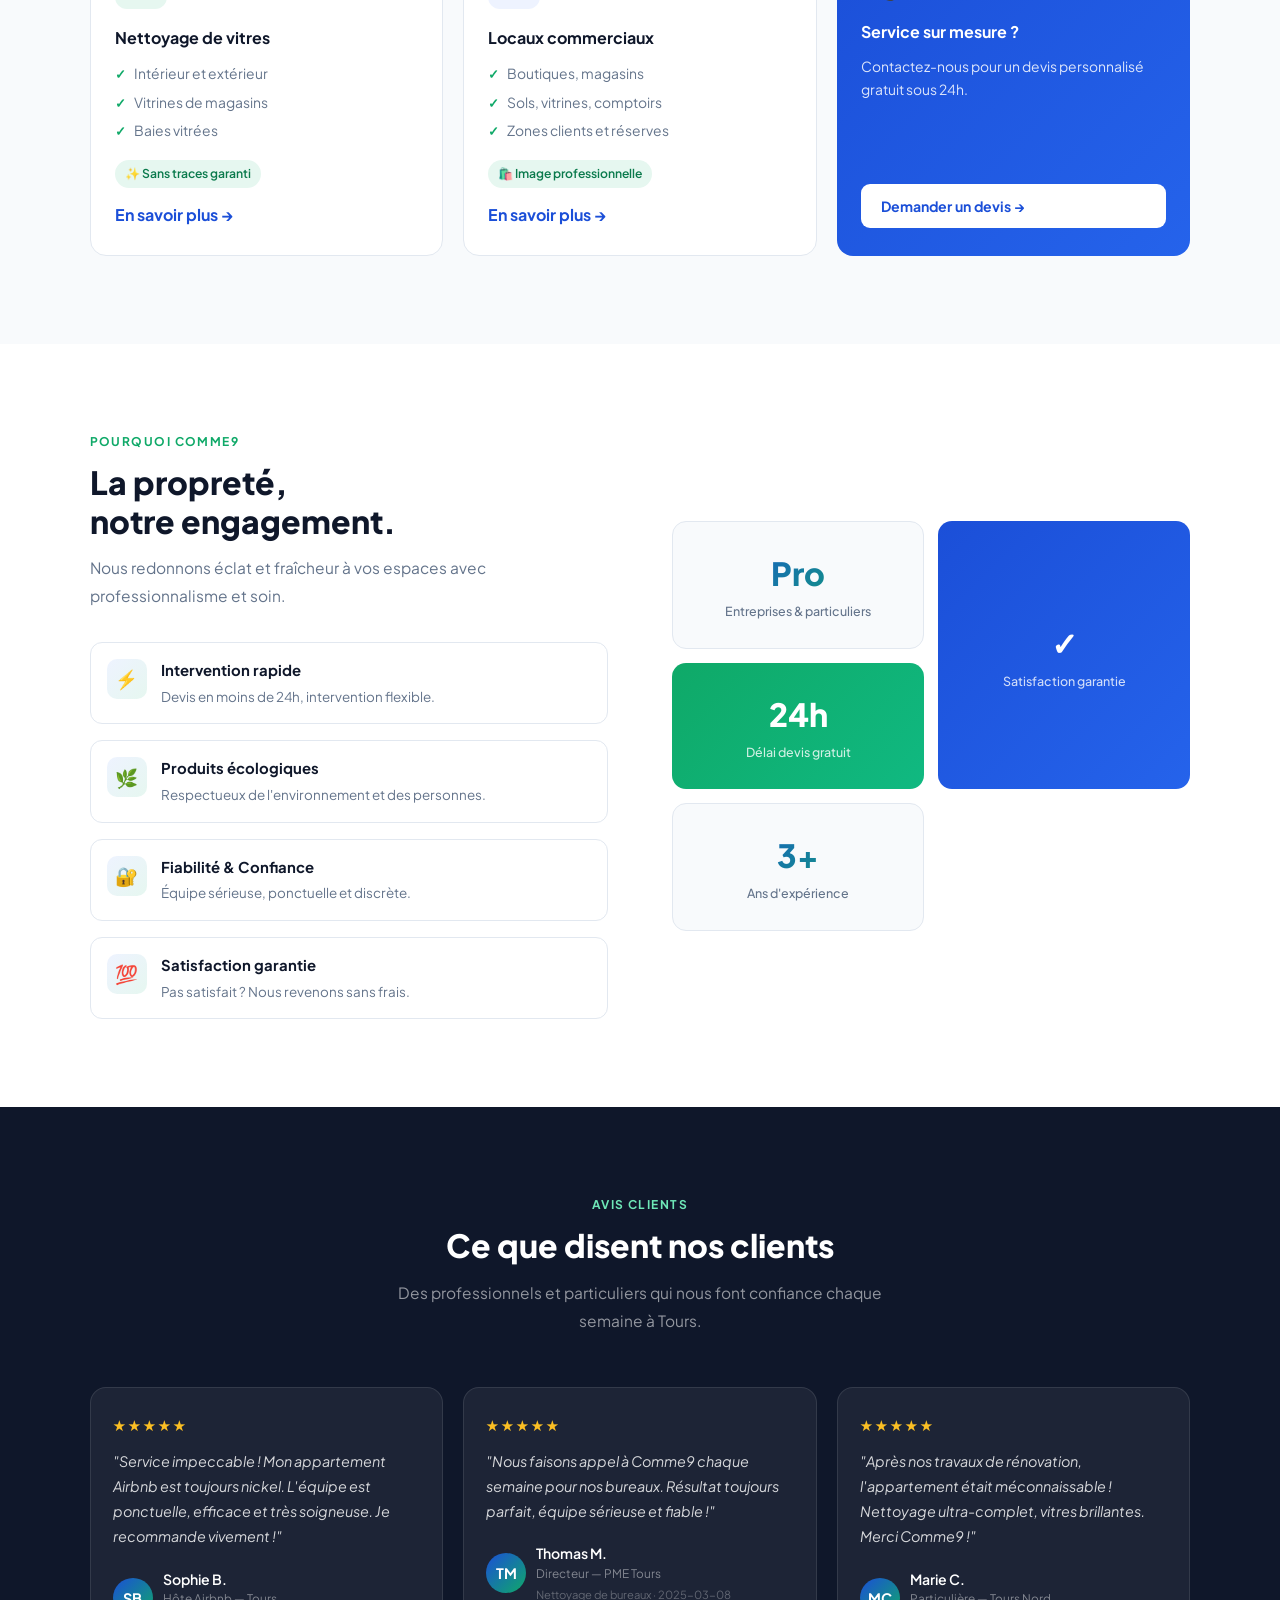
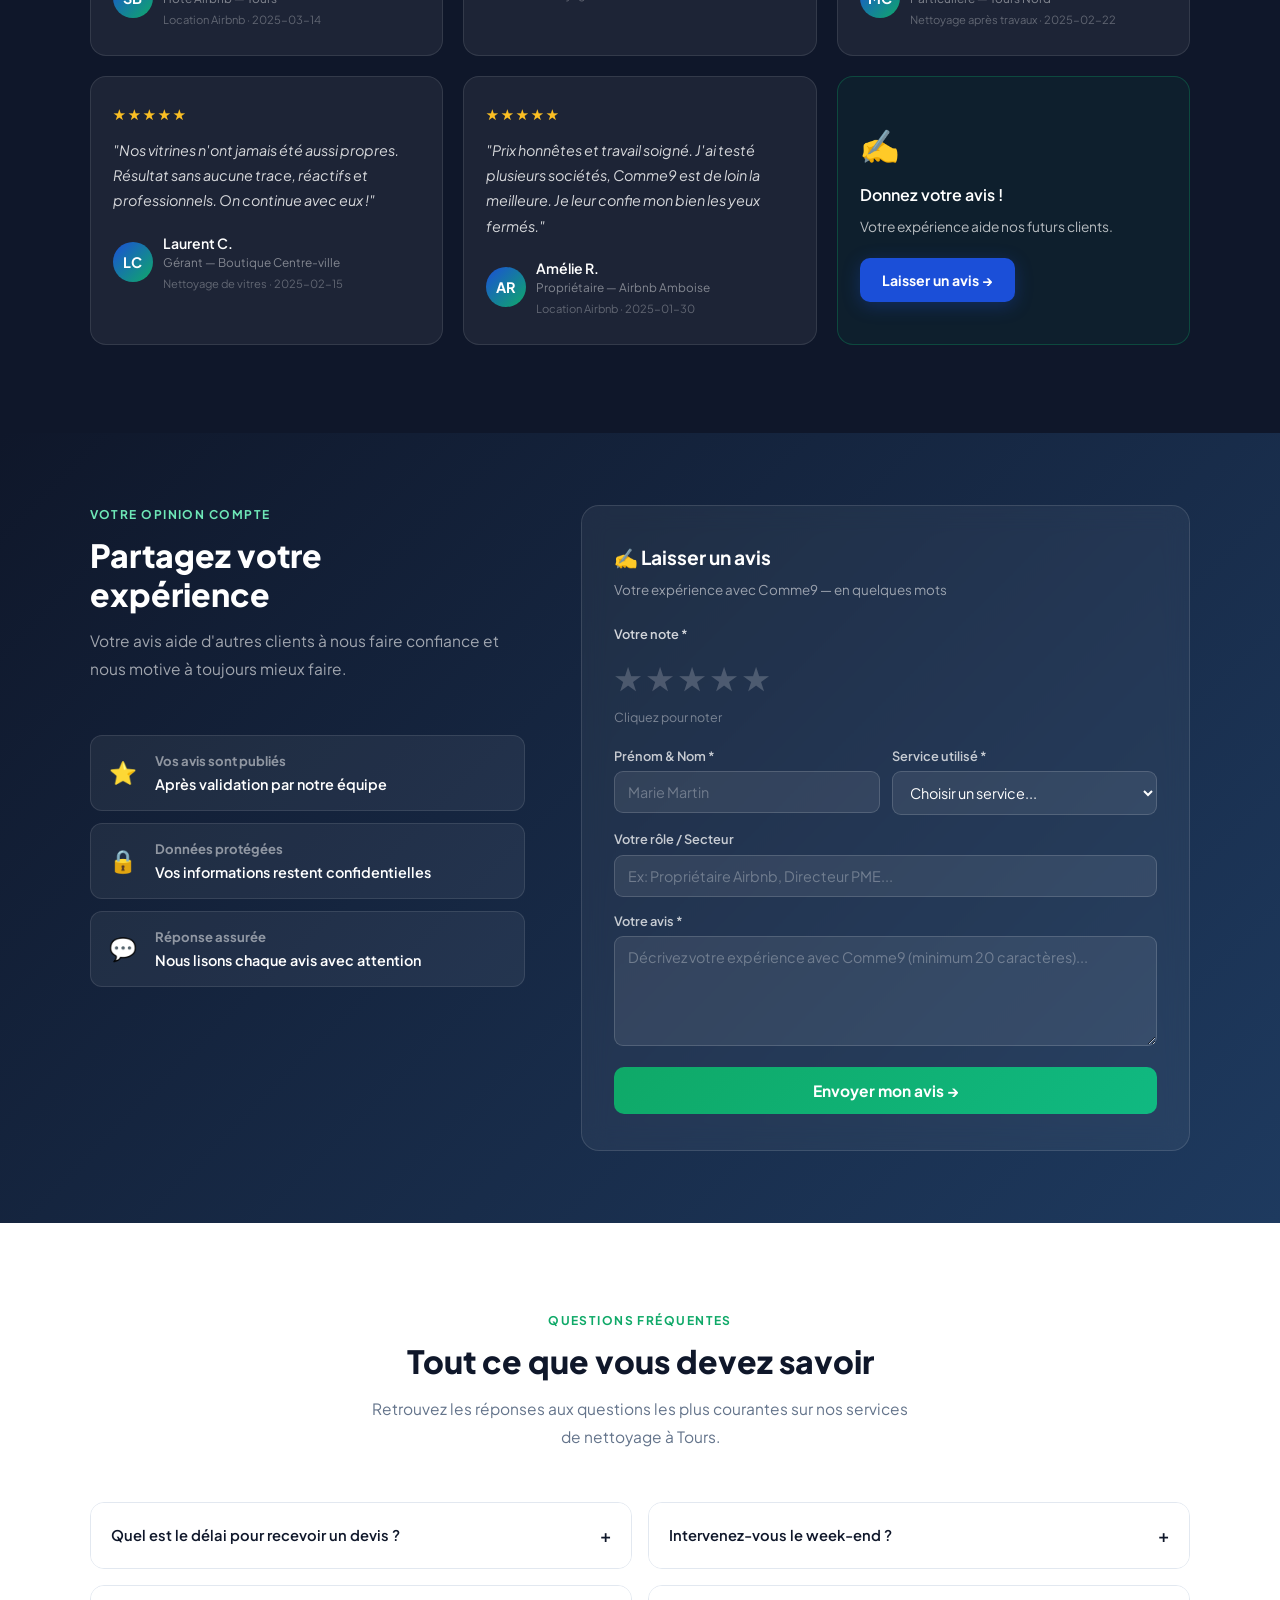
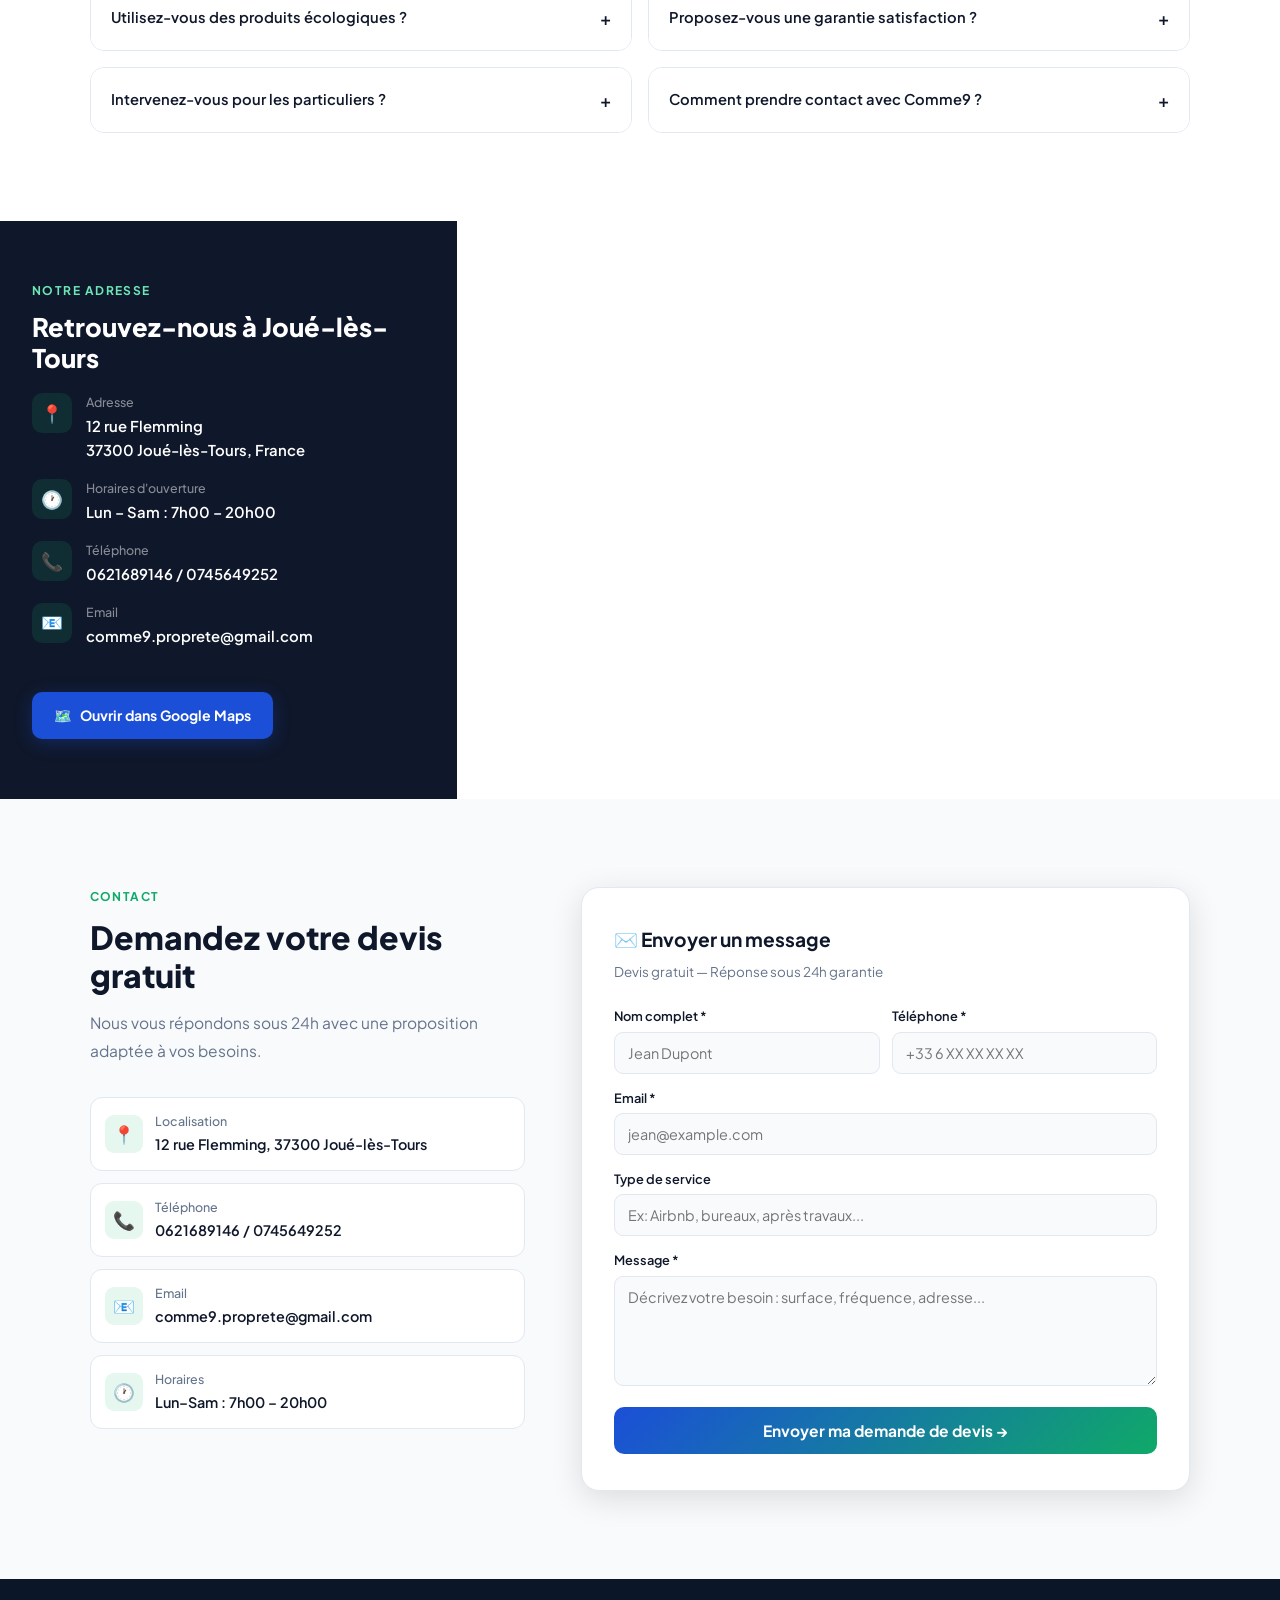
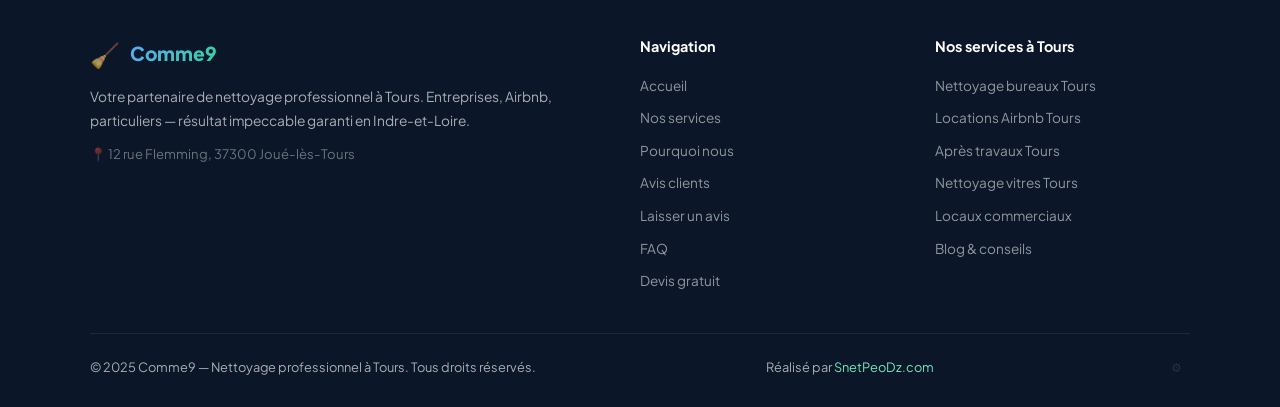
==== commit 75d09e8a: "Update location and contact information in index.html" ====
--- a/index.html
+++ b/index.html
@@ -4,25 +4,25 @@
 <meta charset="UTF-8"/>
 <meta name="viewport" content="width=device-width, initial-scale=1.0"/>
 <title>Comme9 – Nettoyage Professionnel à Tours | Bureaux, Airbnb, Après Travaux, Vitres</title>
-<meta name="description" content="Comme9 : entreprise de nettoyage professionnel à Tours (37). Bureaux, Airbnb, après travaux, vitres, locaux commerciaux. Note 5⭐ Google. Devis gratuit sous 24h. ☎ 0621689146"/>
-<meta name="keywords" content="nettoyage professionnel Tours, nettoyage bureaux Tours, nettoyage Airbnb Tours, nettoyage après travaux Tours 37, nettoyage vitres Tours, entreprise nettoyage Indre-et-Loire, société nettoyage Tours centre, ménage professionnel 37200"/>
+<meta name="description" content="Comme9 : entreprise de nettoyage professionnel à Tours (37). Bureaux, Airbnb, après travaux, vitres, locaux commerciaux. Devis gratuit sous 24h. ☎ 0621689146"/>
+<meta name="keywords" content="nettoyage professionnel Tours, nettoyage bureaux Tours, nettoyage Airbnb Tours, nettoyage après travaux Tours 37, nettoyage vitres Tours, entreprise nettoyage Indre-et-Loire, société nettoyage Tours centre, ménage professionnel 37300, nettoyage Joué-lès-Tours"/>
 <meta name="robots" content="index, follow, max-snippet:-1, max-image-preview:large, max-video-preview:-1"/>
 <meta name="author" content="Comme9 – Nettoyage Professionnel Tours"/>
 <meta name="geo.region" content="FR-37"/>
-<meta name="geo.placename" content="Tours, Indre-et-Loire"/>
-<meta name="geo.position" content="47.3900;0.6893"/>
-<meta name="ICBM" content="47.3900, 0.6893"/>
+<meta name="geo.placename" content="Joué-lès-Tours, Indre-et-Loire"/>
+<meta name="geo.position" content="47.3493;0.6681"/>
+<meta name="ICBM" content="47.3493, 0.6681"/>
 <meta name="google-site-verification" content="qbn3lZifsZK_HCF29XgU5KIbedRPqyZS6TgOVJDwxtU"/>
 <link rel="canonical" href="https://www.comme9pro.fr/"/>
 <meta property="og:title" content="Comme9 – Nettoyage Professionnel à Tours | Bureaux, Airbnb, Après Travaux"/>
-<meta property="og:description" content="Comme9, entreprise de nettoyage à Tours. Bureaux, Airbnb, vitres, après travaux. ⭐5/5 Google. Devis gratuit en 24h. ☎ 0621689146"/>
+<meta property="og:description" content="Comme9, entreprise de nettoyage à Tours. Bureaux, Airbnb, vitres, après travaux. Devis gratuit en 24h. ☎ 0621689146"/>
 <meta property="og:type" content="website"/>
 <meta property="og:url" content="https://www.comme9pro.fr/"/>
 <meta property="og:locale" content="fr_FR"/>
 <meta property="og:site_name" content="Comme9 Nettoyage Tours"/>
 <meta name="twitter:card" content="summary_large_image"/>
 <meta name="twitter:title" content="Comme9 – Nettoyage Professionnel à Tours"/>
-<meta name="twitter:description" content="Nettoyage professionnel à Tours : bureaux, Airbnb, vitres. Devis gratuit 24h. ⭐5/5"/>
+<meta name="twitter:description" content="Nettoyage professionnel à Tours : bureaux, Airbnb, vitres. Devis gratuit sous 24h."/>
 <script type="application/ld+json">
 {
   "@context": "https://schema.org",
@@ -32,7 +32,7 @@
       "@id": "https://www.comme9pro.fr/#business",
       "name": "Comme9",
       "alternateName": "Comme9 Nettoyage Tours",
-      "description": "Entreprise de nettoyage professionnel à Tours (Indre-et-Loire). Nettoyage de bureaux, locations Airbnb, après travaux, vitres et locaux commerciaux pour entreprises et particuliers.",
+      "description": "Entreprise de nettoyage professionnel à Tours et Joué-lès-Tours (Indre-et-Loire). Nettoyage de bureaux, locations Airbnb, après travaux, vitres et locaux commerciaux pour entreprises et particuliers.",
       "url": "https://www.comme9pro.fr/",
       "logo": "https://raw.githubusercontent.com/nettours/comme9/refs/heads/main/comme9.jpg",
       "image": "https://raw.githubusercontent.com/nettours/comme9/refs/heads/main/comme9.jpg",
@@ -44,20 +44,20 @@
 
       "address": {
         "@type": "PostalAddress",
-        "streetAddress": "2 Place Goya",
-        "addressLocality": "Tours",
-        "postalCode": "37200",
+        "streetAddress": "12 rue Flemming",
+        "addressLocality": "Joué-lès-Tours",
+        "postalCode": "37300",
         "addressRegion": "Centre-Val de Loire",
         "addressCountry": "FR"
       },
 
       "geo": {
         "@type": "GeoCoordinates",
-        "latitude": 47.3900,
-        "longitude": 0.6893
+        "latitude": 47.3493,
+        "longitude": 0.6681
       },
 
-      "hasMap": "https://maps.google.com/maps?q=2+Place+Goya+37200+Tours+France",
+      "hasMap": "https://maps.google.com/maps?q=12+rue+Flemming+37300+Joue-les-Tours+France",
 
       "openingHoursSpecification": [
         {
@@ -73,8 +73,8 @@
 
       "areaServed": [
         { "@type": "City", "name": "Tours" },
+        { "@type": "City", "name": "Joué-lès-Tours" },
         { "@type": "City", "name": "Saint-Cyr-sur-Loire" },
-        { "@type": "City", "name": "Joué-lès-Tours" },
         { "@type": "City", "name": "Saint-Avertin" },
         { "@type": "City", "name": "Chambray-lès-Tours" },
         { "@type": "City", "name": "La Riche" },
@@ -187,7 +187,7 @@
           "name": "Intervenez-vous pour les particuliers ?",
           "acceptedAnswer": {
             "@type": "Answer",
-            "text": "Oui, nous travaillons pour les particuliers, les hôtes Airbnb, les entreprises et les gestionnaires de biens à Tours et en Indre-et-Loire."
+            "text": "Oui, nous travaillons pour les particuliers, les hôtes Airbnb, les entreprises et les gestionnaires de biens à Tours, Joué-lès-Tours et en Indre-et-Loire."
           }
         },
         {
@@ -203,7 +203,6 @@
   ]
 }
 </script>
-
 <link rel="preconnect" href="https://fonts.googleapis.com"/>
 <link href="https://fonts.googleapis.com/css2?family=Plus+Jakarta+Sans:wght@400;500;600;700;800&display=swap" rel="stylesheet"/>
 <script src="https://cdn.jsdelivr.net/npm/@emailjs/browser@4/dist/email.min.js"></script>
@@ -528,8 +527,8 @@
       <a href="#services" class="btn-secondary">Voir nos services</a>
     </div>
     <div class="hero-stats">
-      <div class="stat"><div class="stat-num">200+</div><div class="stat-label">Clients satisfaits</div></div>
-      <div class="stat"><div class="stat-num">5 ⭐</div><div class="stat-label">Note moyenne</div></div>
+      <div class="stat"><div class="stat-num">Pro</div><div class="stat-label">Entreprises &amp; particuliers</div></div>
+      <div class="stat"><div class="stat-num">✓</div><div class="stat-label">Satisfaction garantie</div></div>
       <div class="stat"><div class="stat-num">24h</div><div class="stat-label">Réponse devis</div></div>
     </div>
   </div>
@@ -575,8 +574,8 @@
       </div>
     </div>
     <div class="why-nums reveal">
-      <div class="num-card"><div class="num-val">200+</div><div class="num-lbl">Clients satisfaits</div></div>
-      <div class="num-card accent tall"><div class="num-val">5⭐</div><div class="num-lbl">Note Google</div></div>
+      <div class="num-card"><div class="num-val">Pro</div><div class="num-lbl">Entreprises &amp; particuliers</div></div>
+      <div class="num-card accent tall"><div class="num-val">✓</div><div class="num-lbl">Satisfaction garantie</div></div>
       <div class="num-card green"><div class="num-val">24h</div><div class="num-lbl">Délai devis gratuit</div></div>
       <div class="num-card"><div class="num-val">3+</div><div class="num-lbl">Ans d'expérience</div></div>
     </div>
@@ -586,7 +585,7 @@
 <!-- AVIS CLIENTS (dynamique) -->
 <section id="temoignages">
   <div class="centered reveal">
-    <span class="sec-tag">Avis Clients Vérifiés</span>
+    <span class="sec-tag">Avis clients</span>
     <h2 class="sec-title">Ce que disent nos clients</h2>
     <p class="sec-sub">Des professionnels et particuliers qui nous font confiance chaque semaine à Tours.</p>
   </div>
@@ -666,14 +665,14 @@
   <div class="map-wrap">
     <div class="map-info reveal">
       <span class="sec-tag">Notre adresse</span>
-      <h2 class="sec-title">Retrouvez-nous à Tours</h2>
-      <div class="map-detail"><div class="map-ico">📍</div><div><h5>Adresse</h5><p>2 Place Goya<br/>37200 Tours, France</p></div></div>
+      <h2 class="sec-title">Retrouvez-nous à Joué-lès-Tours</h2>
+      <div class="map-detail"><div class="map-ico">📍</div><div><h5>Adresse</h5><p>12 rue Flemming<br/>37300 Joué-lès-Tours, France</p></div></div>
       <div class="map-detail"><div class="map-ico">🕐</div><div><h5>Horaires d'ouverture</h5><p>Lun – Sam : 7h00 – 20h00</p></div></div>
       <div class="map-detail"><div class="map-ico">📞</div><div><h5>Téléphone</h5><p>0621689146 / 0745649252</p></div></div>
       <div class="map-detail"><div class="map-ico">📧</div><div><h5>Email</h5><p>comme9.proprete@gmail.com</p></div></div>
-      <div style="margin-top:28px"><a href="https://maps.google.com/maps?q=2+Place+Goya+37200+Tours+France" target="_blank" class="btn-primary" style="font-size:.88rem;padding:12px 22px;display:inline-flex;align-items:center;gap:8px"><span>🗺️</span> Ouvrir dans Google Maps</a></div>
-    </div>
-    <iframe class="map-frame" src="https://maps.google.com/maps?q=2+Place+Goya,+37200+Tours,+France&t=&z=16&ie=UTF8&iwloc=&output=embed" allowfullscreen="" loading="lazy" referrerpolicy="no-referrer-when-downgrade" title="Comme9 – 2 Place Goya, 37200 Tours – Nettoyage professionnel"></iframe>
+      <div style="margin-top:28px"><a href="https://maps.google.com/maps?q=12+rue+Flemming+37300+Joue-les-Tours+France" target="_blank" class="btn-primary" style="font-size:.88rem;padding:12px 22px;display:inline-flex;align-items:center;gap:8px"><span>🗺️</span> Ouvrir dans Google Maps</a></div>
+    </div>
+    <iframe class="map-frame" src="https://maps.google.com/maps?q=12+rue+Flemming,+37300+Joue-les-Tours,+France&t=&z=16&ie=UTF8&iwloc=&output=embed" allowfullscreen="" loading="lazy" referrerpolicy="no-referrer-when-downgrade" title="Comme9 – 12 rue Flemming, 37300 Joué-lès-Tours – Nettoyage professionnel"></iframe>
   </div>
 </section>
 
@@ -685,7 +684,7 @@
       <h2 class="sec-title">Demandez votre devis gratuit</h2>
       <p class="sec-sub" style="margin-bottom:32px">Nous vous répondons sous 24h avec une proposition adaptée à vos besoins.</p>
       <div class="cinfo-items">
-        <div class="cinfo-item"><div class="cinfo-ico">📍</div><div><h5>Localisation</h5><p>2 Place Goya, 37200 Tours</p></div></div>
+        <div class="cinfo-item"><div class="cinfo-ico">📍</div><div><h5>Localisation</h5><p>12 rue Flemming, 37300 Joué-lès-Tours</p></div></div>
         <div class="cinfo-item"><div class="cinfo-ico">📞</div><div><h5>Téléphone</h5><p>0621689146 / 0745649252</p></div></div>
         <div class="cinfo-item"><div class="cinfo-ico">📧</div><div><h5>Email</h5><p>comme9.proprete@gmail.com</p></div></div>
         <div class="cinfo-item"><div class="cinfo-ico">🕐</div><div><h5>Horaires</h5><p>Lun–Sam : 7h00 – 20h00</p></div></div>
@@ -718,7 +717,7 @@
         <span style="font-size:1.2rem;font-weight:800;background:linear-gradient(135deg,#60A5FA,#34D399);-webkit-background-clip:text;-webkit-text-fill-color:transparent">Comme9</span>
       </div>
       <p class="footer-desc">Votre partenaire de nettoyage professionnel à Tours. Entreprises, Airbnb, particuliers — résultat impeccable garanti en Indre-et-Loire.</p>
-      <p style="font-size:.82rem;color:rgba(255,255,255,.4);margin-top:10px">📍 2 Place Goya, 37200 Tours</p>
+      <p style="font-size:.82rem;color:rgba(255,255,255,.4);margin-top:10px">📍 12 rue Flemming, 37300 Joué-lès-Tours</p>
     </div>
     <div>
       <h4 class="footer-h">Navigation</h4>
@@ -746,7 +745,7 @@
   </div>
   <div class="footer-bot">
     <p>© 2025 Comme9 — Nettoyage professionnel à Tours. Tous droits réservés.</p>
-    <p>Réalisé par <a href="https://snetpeodz.com" target="_blank">SnetProDz.com</a></p>
+    <p>Réalisé par <a href="https://snetpeodz.com" target="_blank">SnetPeoDz.com</a></p>
     <button class="admin-trigger" onclick="handleAdminClick()" title="Admin">⚙</button>
   </div>
 </footer>
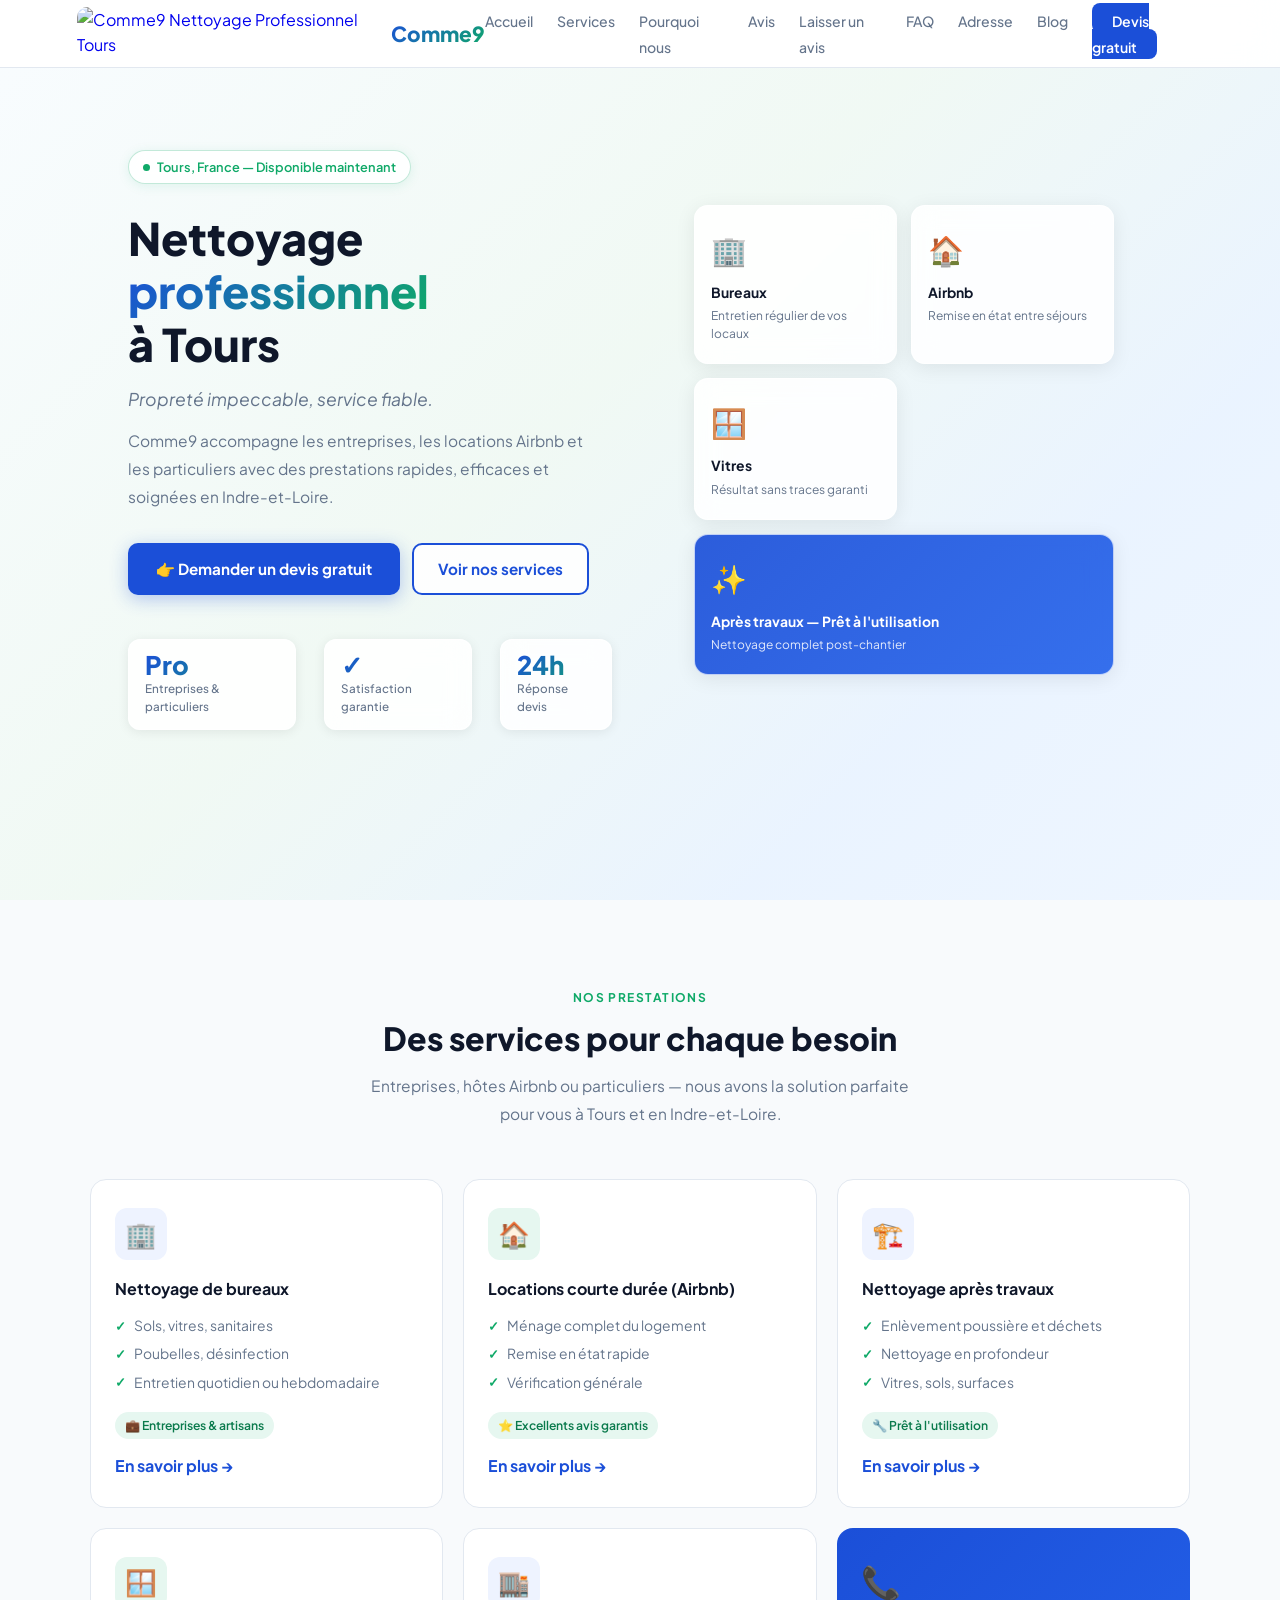
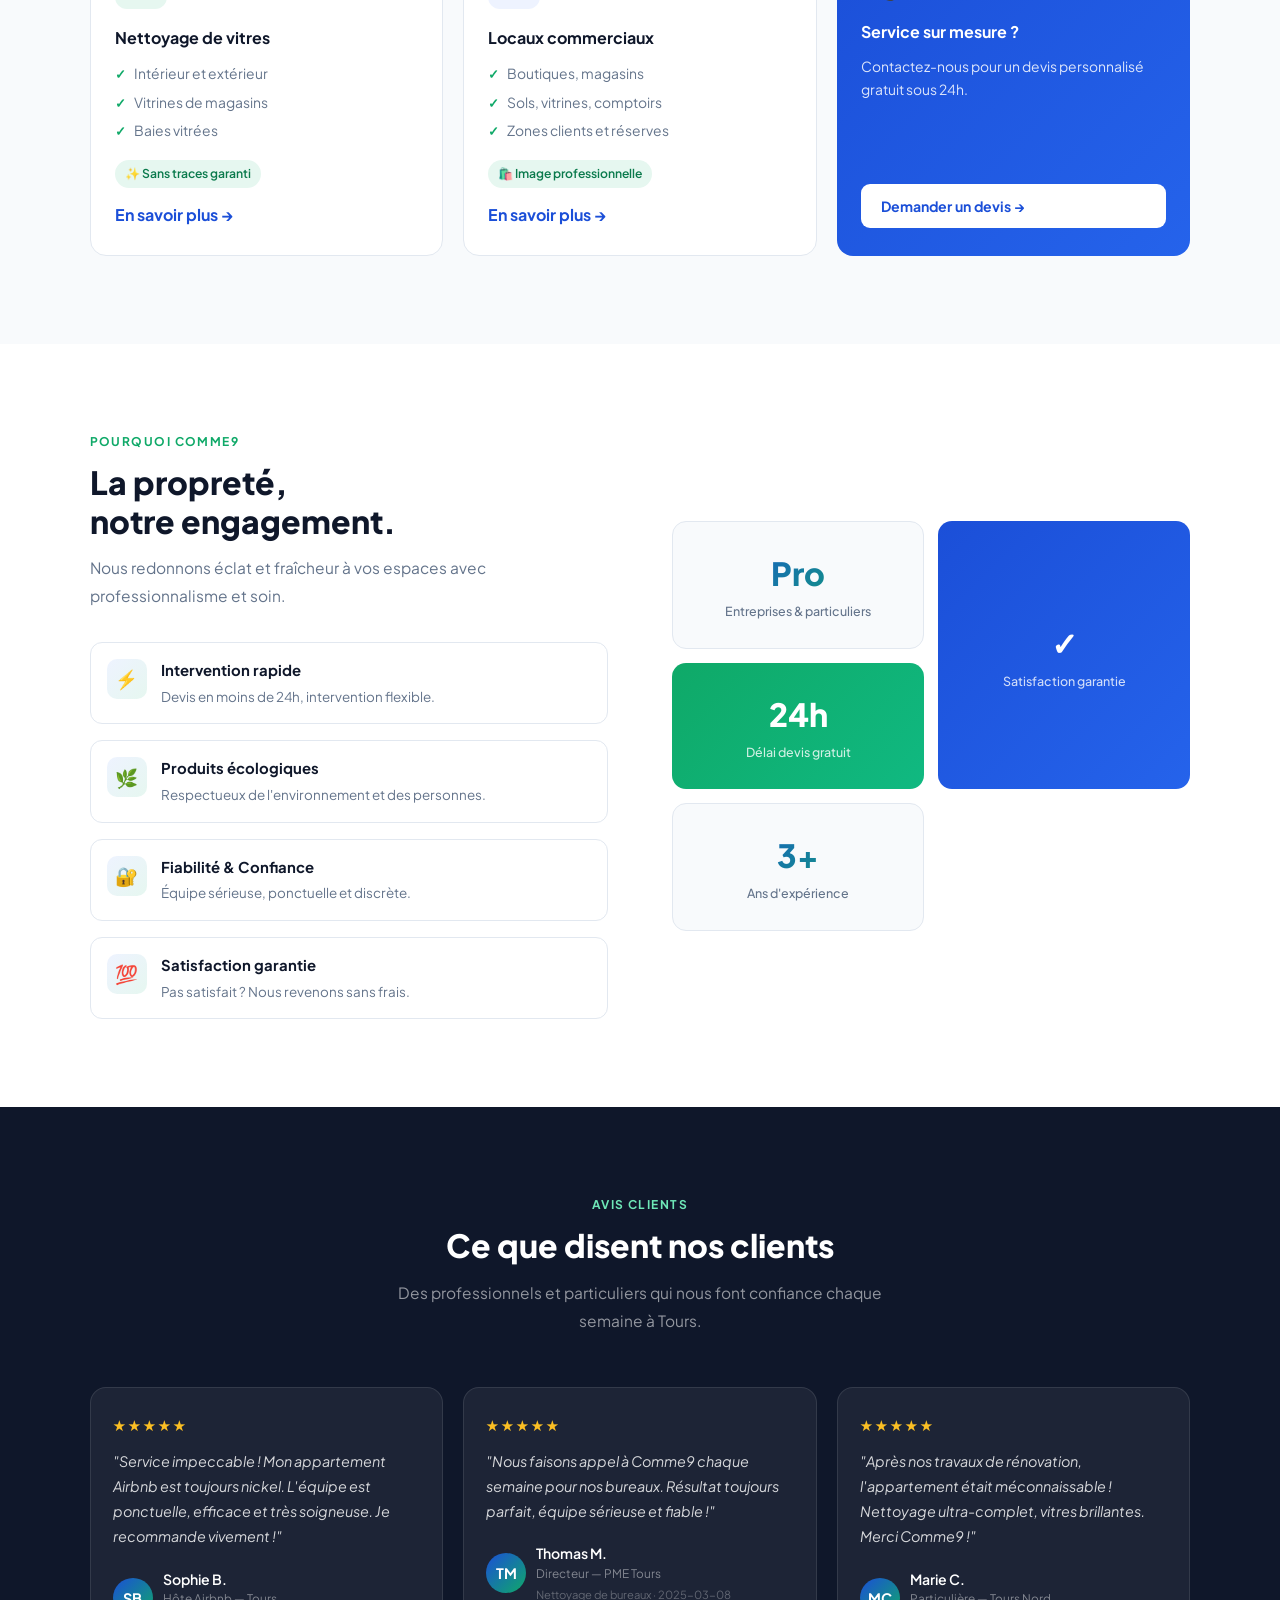
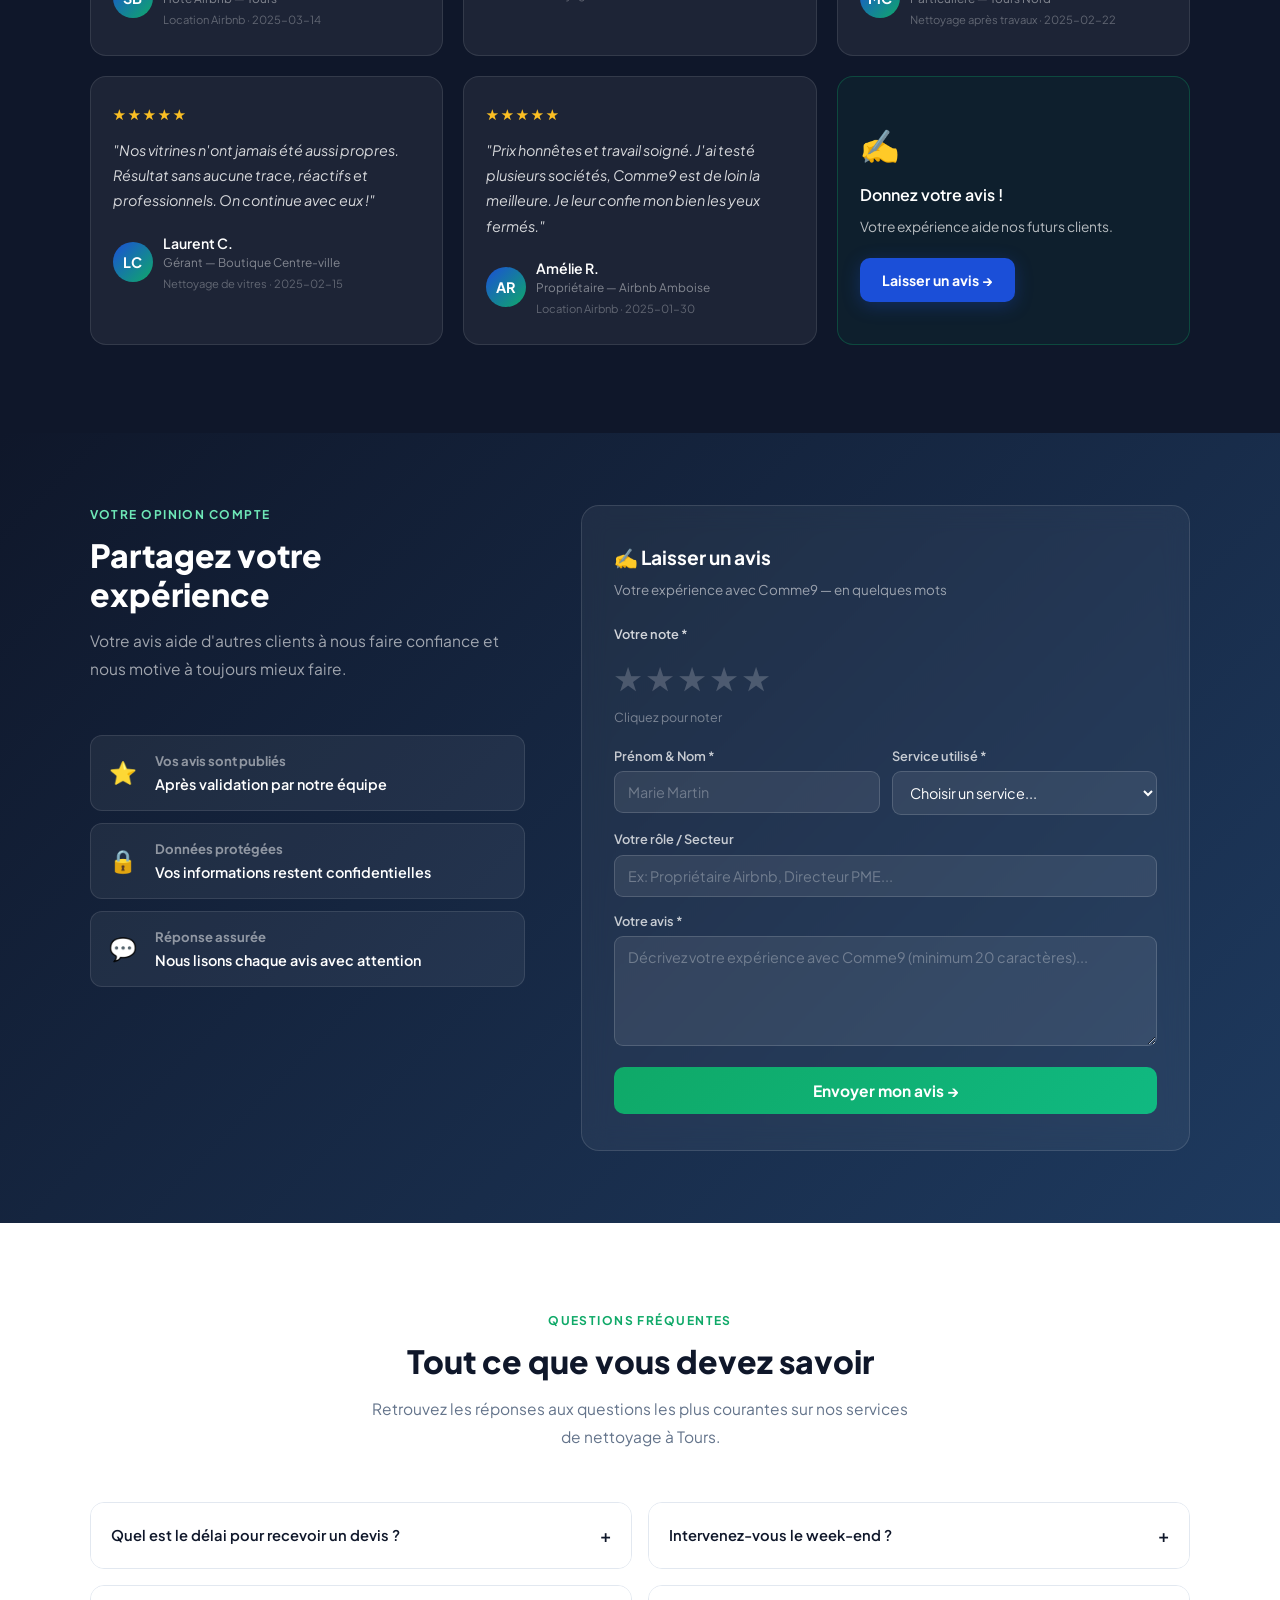
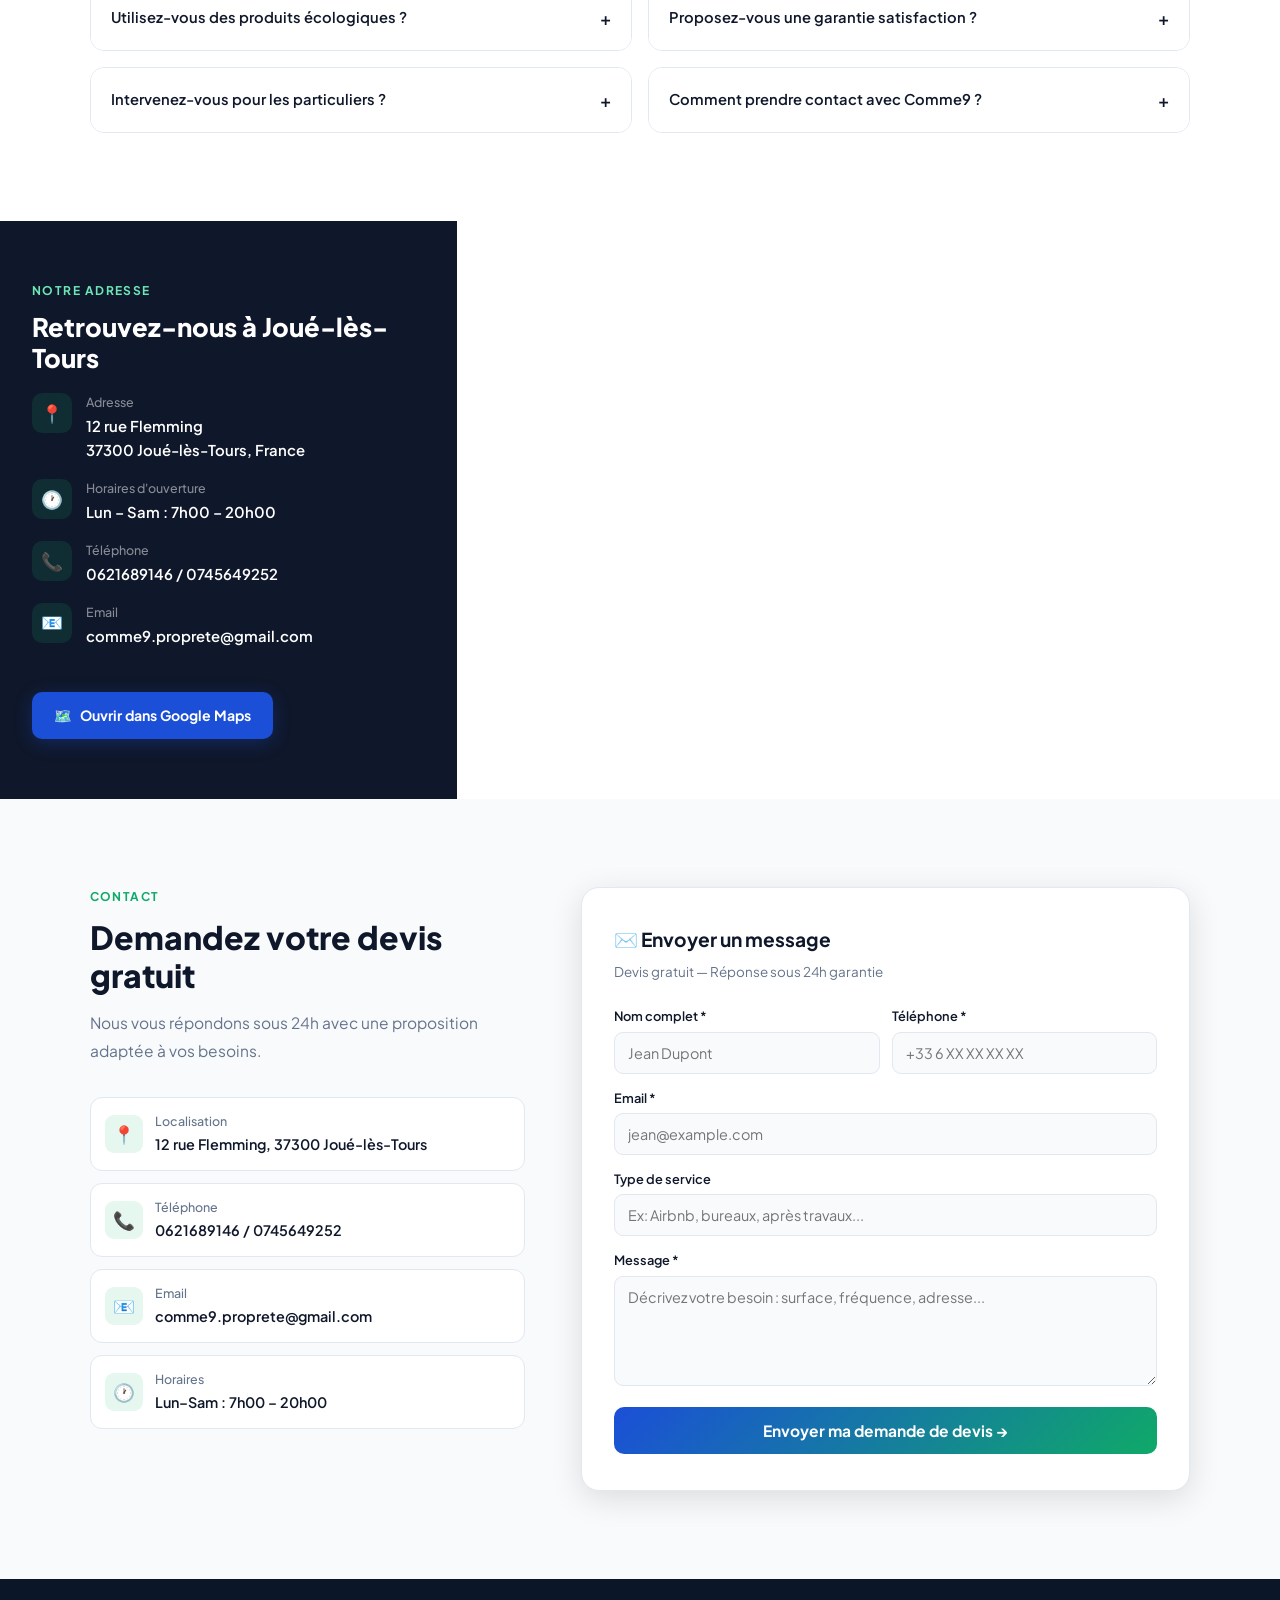
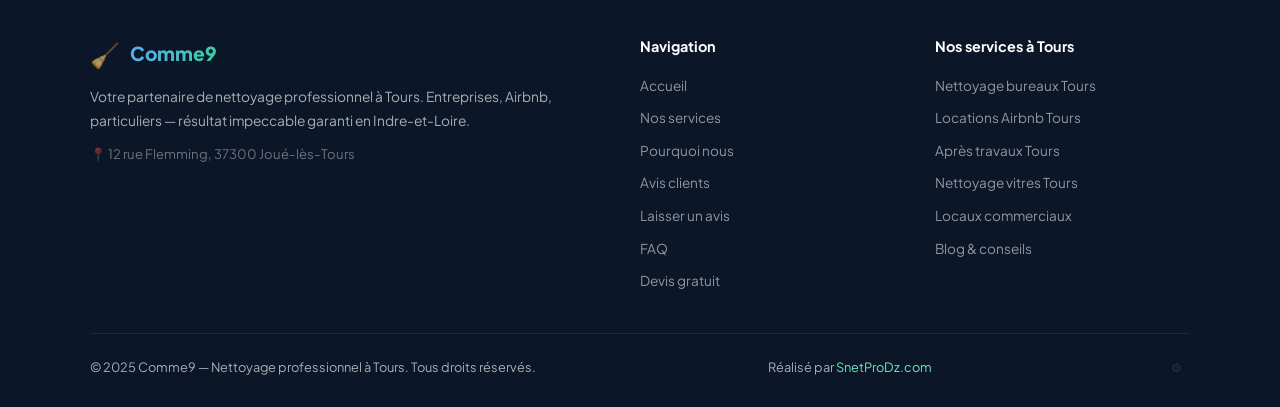
==== commit 858bac49: "Update footer link from SnetPeoDz to SnetProDz" ====
--- a/index.html
+++ b/index.html
@@ -745,7 +745,7 @@
   </div>
   <div class="footer-bot">
     <p>© 2025 Comme9 — Nettoyage professionnel à Tours. Tous droits réservés.</p>
-    <p>Réalisé par <a href="https://snetpeodz.com" target="_blank">SnetPeoDz.com</a></p>
+    <p>Réalisé par <a href="https://snetpeodz.com" target="_blank">SnetProDz.com</a></p>
     <button class="admin-trigger" onclick="handleAdminClick()" title="Admin">⚙</button>
   </div>
 </footer>
